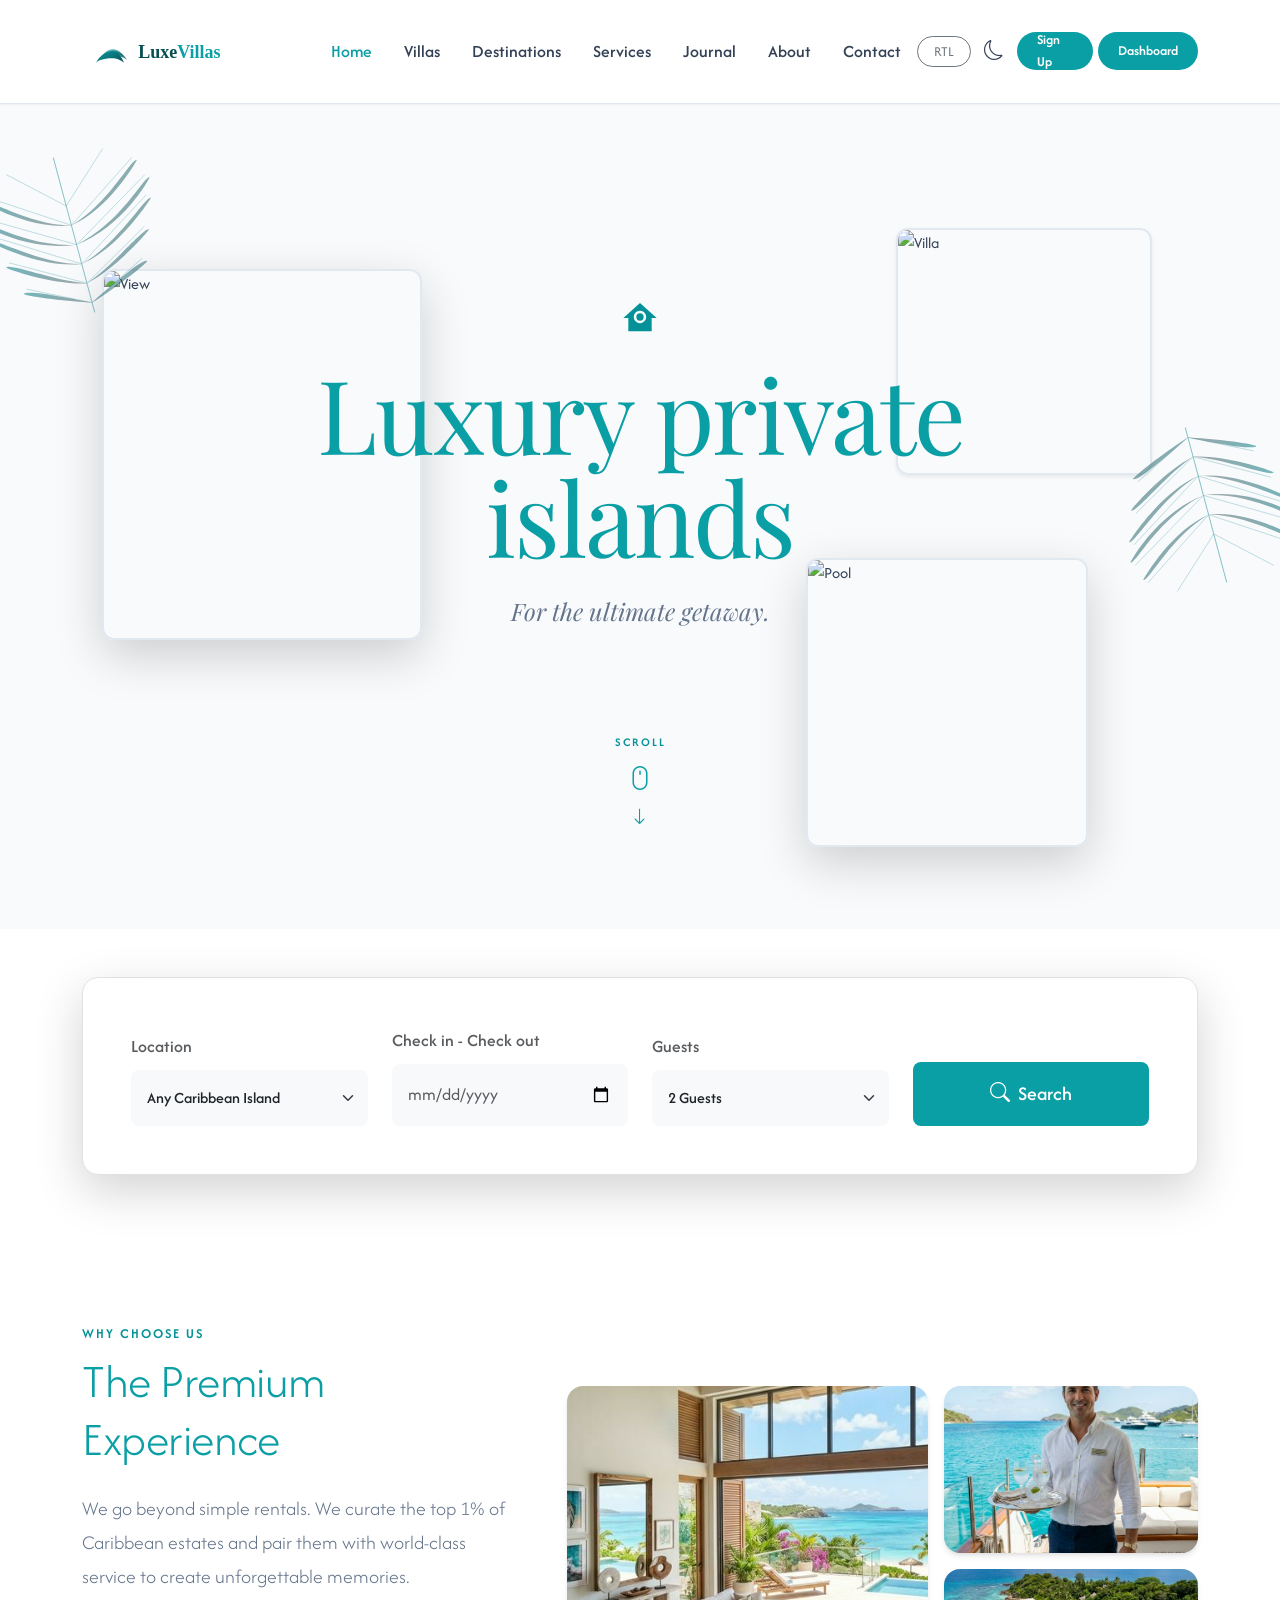
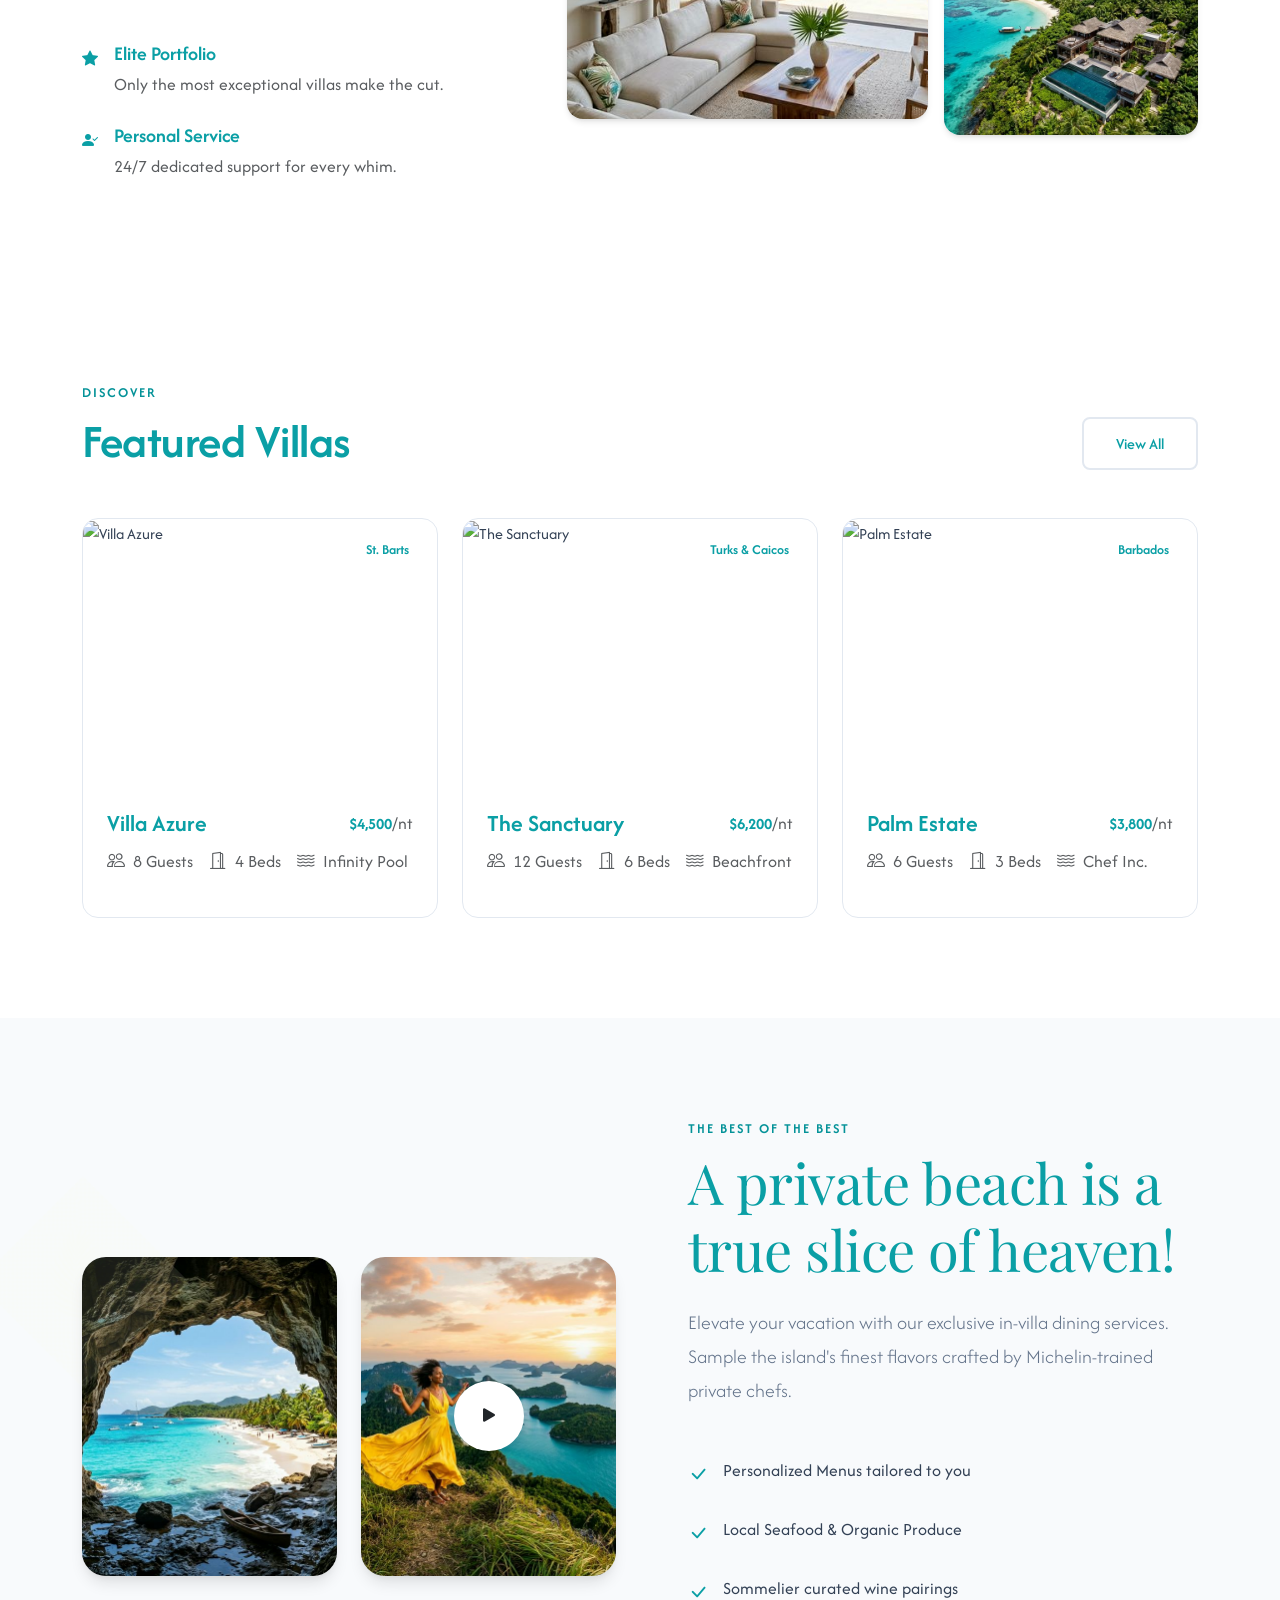
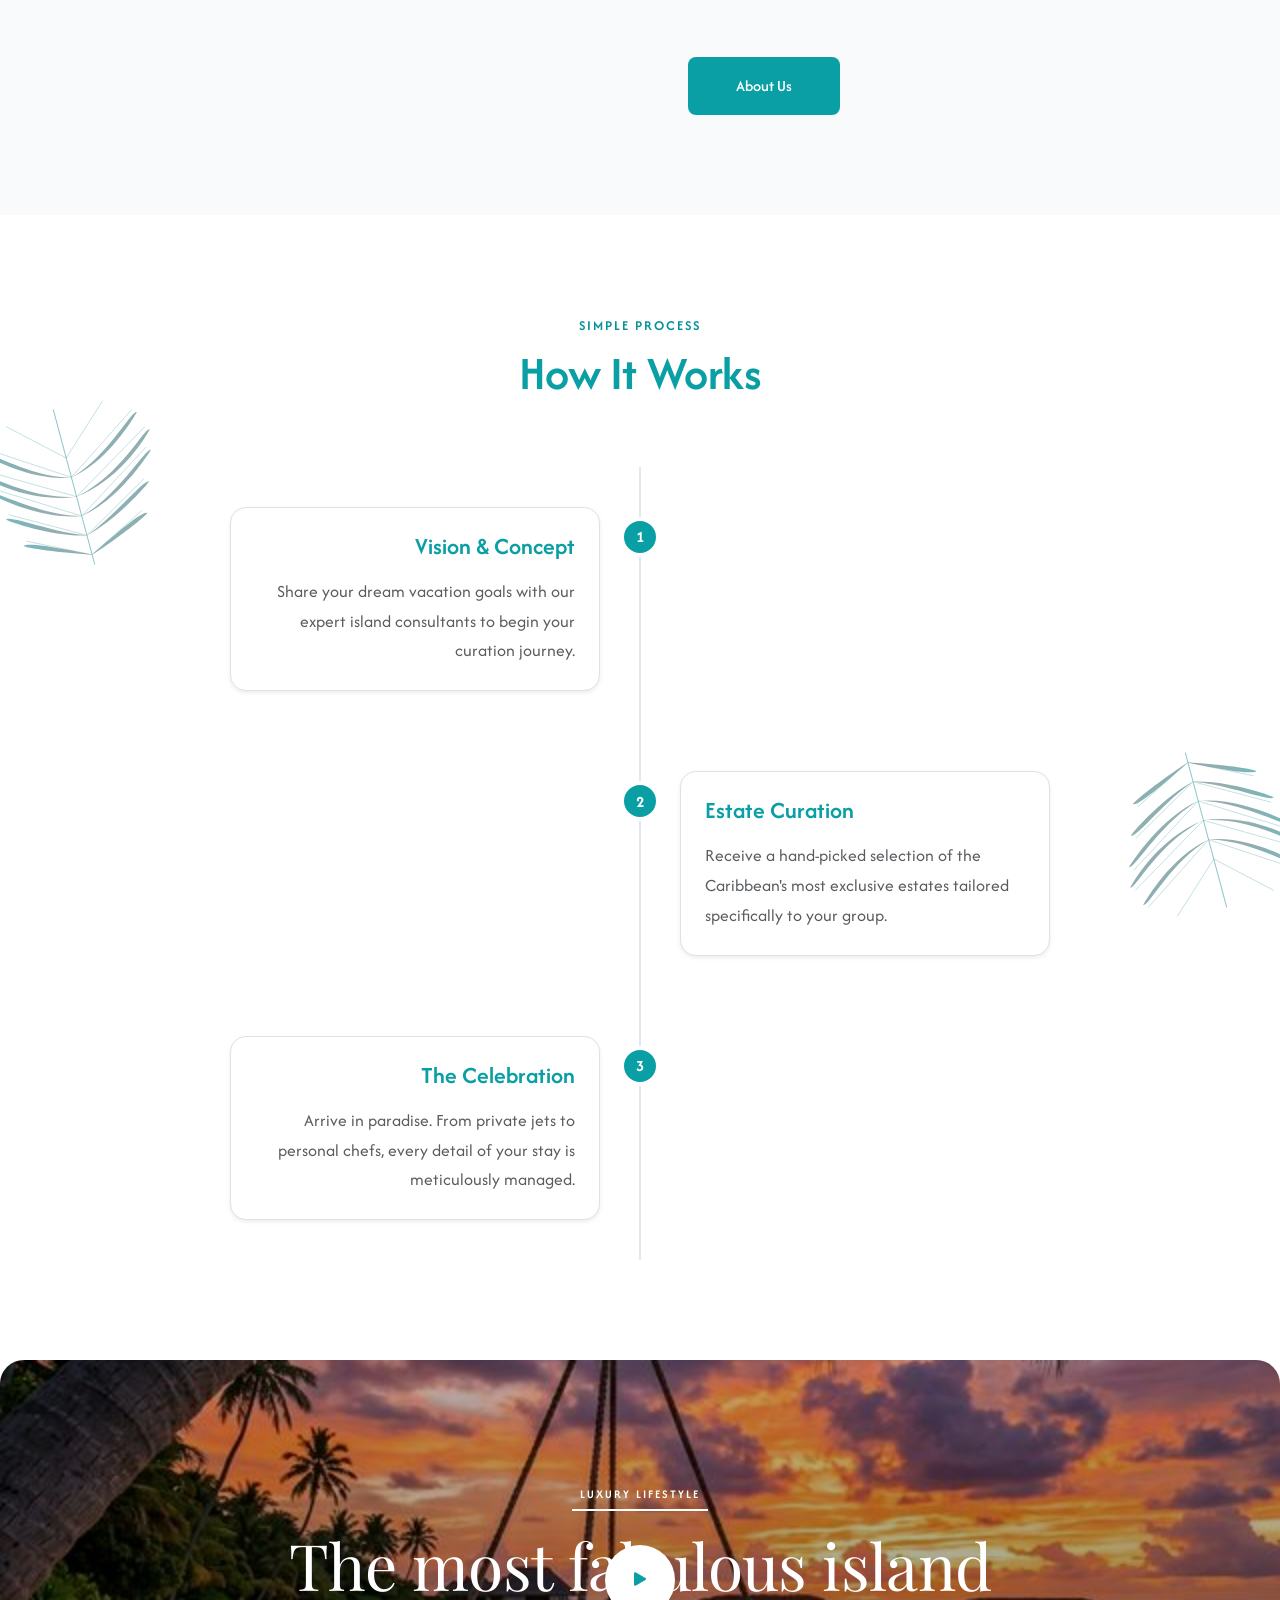
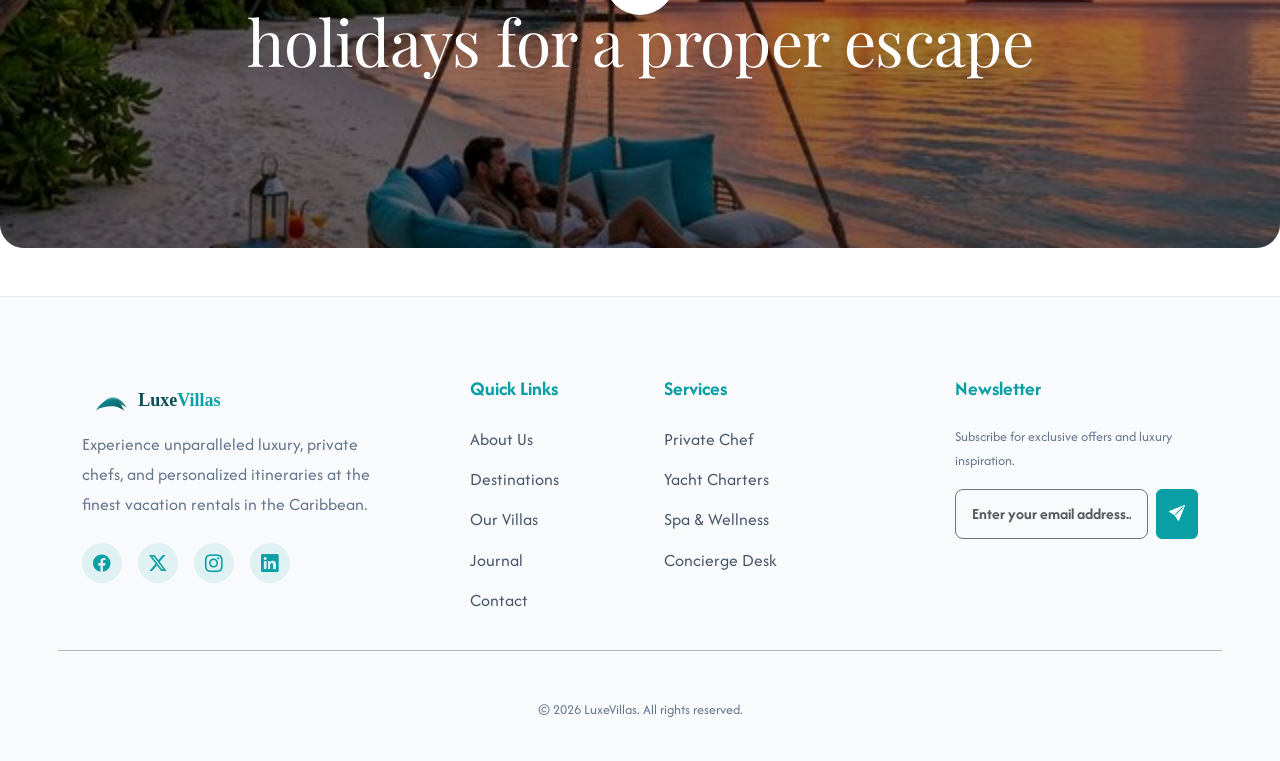
==== index.html @ 6f46dc94 "first-commit" ====
<!DOCTYPE html>
<html lang="en">

<head>
    <meta charset="UTF-8">
    <meta name="viewport" content="width=device-width, initial-scale=1.0">
    <title>LuxeVillas - Premium Caribbean Rentals | Luxury Vacations</title>
    <meta name="description"
        content="Discover exclusive luxury villa rentals in the Caribbean. Experience premium concierge services, private chefs, and personalized itineraries at LuxeVillas.">
    <!-- Open Graph / Facebook -->
    <meta property="og:type" content="website">
    <meta property="og:url" content="https://luxevillas.caribbean/">
    <meta property="og:title" content="LuxeVillas - Premium Caribbean Rentals">
    <meta property="og:description" content="Experience unparalleled luxury in the Caribbean's finest private estates.">
    <meta property="og:image" content="images/luxe-villas-hero.jpg">
    <!-- Twitter -->
    <meta property="twitter:card" content="summary_large_image">
    <meta property="twitter:title" content="LuxeVillas - Premium Caribbean Rentals">
    <meta property="twitter:description"
        content="Experience unparalleled luxury in the Caribbean's finest private estates.">
    <!-- Favicons -->
    <link rel="icon" type="image/svg+xml" href="images/favicon.svg">
    <link rel="apple-touch-icon" href="images/favicon.svg">
    <!-- Bootstrap 5 CSS -->
    <link href="https://cdn.jsdelivr.net/npm/bootstrap@5.3.2/dist/css/bootstrap.min.css" rel="stylesheet">
    <link rel="stylesheet" href="https://cdn.jsdelivr.net/npm/bootstrap-icons@1.11.1/font/bootstrap-icons.css">
    <!-- Custom CSS -->
    <link rel="stylesheet" href="css/style.css">
    <!-- Structured Data (JSON-LD) -->
    <script type="application/ld+json">
        {
          "@context": "https://schema.org",
          "@type": "TravelAgency",
          "name": "LuxeVillas Caribbean",
          "description": "Premium Caribbean Villa Rentals & Experiences"
        }
    </script>
</head>

<body>


    <!-- Loader -->
    <div id="loader">
        <div class="loader-brand">LuxeVillas</div>
        <div class="spinner"></div>
    </div>

    <!-- Header -->
    <header class="site-header">
        <div class="container">
            <nav class="navbar navbar-expand-xl">
                <a class="navbar-brand m-0" href="index.html">
                    <img src="images/logo-premium.svg" alt="LuxeVillas" height="45" class="me-2 site-logo">
                </a>
                <div class="d-flex align-items-center d-xl-none gap-2">
                    <button class="btn btn-sm btn-outline-secondary rounded-pill px-2" id="mob-rtl-toggle"
                        style="font-size: 0.75rem;">RTL</button>
                    <button class="theme-toggle-btn p-0" id="theme-toggle-mobile" style="width: 32px; height: 32px;"><i
                            class="bi bi-moon"></i></button>
                    <button class="btn p-0 border-0" type="button" data-bs-toggle="offcanvas"
                        data-bs-target="#mobileMenu">
                        <i class="bi bi-list fs-1"></i>
                    </button>
                </div>
                <div class="collapse navbar-collapse" id="navbarNav">
                    <ul class="navbar-nav mx-auto">
                        <li class="nav-item dropdown">
                            <a class="nav-link dropdown-toggle active" href="#" role="button"
                                data-bs-toggle="dropdown">Home</a>
                            <ul class="dropdown-menu shadow-sm border-0">
                                <li><a class="dropdown-item active" href="index.html">Home 1</a></li>
                                <li><a class="dropdown-item" href="index-2.html">Home 2</a></li>
                            </ul>
                        </li>
                        <li class="nav-item"><a class="nav-link" href="villas.html">Villas</a></li>
                        <li class="nav-item"><a class="nav-link" href="destinations.html">Destinations</a></li>
                        <li class="nav-item"><a class="nav-link" href="services.html">Services</a></li>
                        <li class="nav-item"><a class="nav-link" href="journal.html">Journal</a></li>
                        <li class="nav-item"><a class="nav-link" href="about.html">About</a></li>
                        <li class="nav-item"><a class="nav-link" href="contact.html">Contact</a></li>
                    </ul>
                    <div class="header-actions">
                        <button class="btn btn-sm btn-outline-secondary rounded-pill px-3" id="rtl-toggle">RTL</button>
                        <button class="theme-toggle-btn" id="theme-toggle"><i class="bi bi-moon"></i></button>
                        <a href="register.html" class="nav-btn btn-primary">Sign Up</a>
                        <a href="dashboard.html" class="nav-btn btn-primary">Dashboard</a>
                    </div>
                </div>
            </nav>
        </div>
    </header>

    <!-- Mobile Offcanvas Menu -->
    <div class="offcanvas offcanvas-end" tabindex="-1" id="mobileMenu">
        <div class="offcanvas-header border-bottom">
            <h5 class="offcanvas-title">Menu</h5>
            <button type="button" class="btn-close" data-bs-dismiss="offcanvas" aria-label="Close"></button>

        </div>
        <div class="offcanvas-body">
            <ul class="navbar-nav flex-grow-1 fs-5">
                <li class="nav-item mb-2"><a class="nav-link" href="index.html">Home 1</a></li>
                <li class="nav-item mb-2"><a class="nav-link" href="index-2.html">Home 2</a></li>
                <li class="nav-item mb-2"><a class="nav-link" href="villas.html">Villas</a></li>
                <li class="nav-item mb-2"><a class="nav-link" href="destinations.html">Destinations</a></li>
                <li class="nav-item mb-2"><a class="nav-link" href="services.html">Services</a></li>
                <li class="nav-item mb-2"><a class="nav-link" href="journal.html">Journal</a></li>
                <li class="nav-item mb-2"><a class="nav-link" href="about.html">About</a></li>
                <li class="nav-item mb-2"><a class="nav-link" href="contact.html">Contact</a></li>
            </ul>
            <div class="mt-4 pt-4 border-top d-flex flex-column gap-3">

                <a href="register.html" class="btn btn-primary w-100 rounded-pill py-2">Sign Up</a>
                <a href="dashboard.html" class="btn btn-primary w-100 rounded-pill py-2">Dashboard</a>
            </div>
        </div>
    </div>

    <!-- 1. Hero Section (Cabana Collage Style) -->
    <section class="hero-collage position-relative overflow-hidden"
        style="background-color: var(--sec-color); min-height: calc(100vh - 75px); display: flex; align-items: center; justify-content: center; transition: background-color 0.3s ease;">

        <!-- Collage Images (Absolute) -->
        <div class="collage-images position-absolute w-100 h-100 top-0 start-0 pointer-events-none z-1">
            <!-- Image 1 (Left) -->
            <img src="https://images.unsplash.com/photo-1499793983690-e29da59ef1c2?w=800&q=80"
                class="position-absolute shadow-lg animate-fade float-1 object-fit-cover"
                style="top: 20%; left: 8%; width: 25%; height: 45%; max-width: 350px; border-radius: 12px; border: 2px solid var(--border-color);"
                alt="View">

            <!-- Image 2 (Top Right) -->
            <img src="https://images.unsplash.com/photo-1512917774080-9991f1c4c750?w=600&q=80"
                class="position-absolute shadow-sm animate-fade float-2 object-fit-cover d-none d-md-block"
                style="top: 15%; right: 10%; width: 20%; height: 30%; max-width: 280px; border-radius: 12px; border: 2px solid var(--border-color);"
                alt="Villa">

            <!-- Image 3 (Bottom Right) -->
            <img src="https://images.unsplash.com/photo-1600596542815-ffad4c1539a9?w=600&q=80"
                class="position-absolute shadow-lg animate-fade float-3 object-fit-cover d-none d-md-block"
                style="bottom: 10%; right: 15%; width: 22%; height: 35%; max-width: 320px; border-radius: 12px; border: 2px solid var(--border-color);"
                alt="Pool">
        </div>

        <!-- Center Text -->
        <div class="container position-relative z-3 text-center animate-up delay-300 mt-5 pt-5">
            <svg viewBox="0 0 24 24" width="40" height="40" fill="var(--accent-color)" class="mb-4">
                <path
                    d="M12,3L2,12H5V20H19V12H22L12,3M12,7.7C14.03,7.7 15.7,9.37 15.7,11.4C15.7,13.43 14.03,15.1 12,15.1C9.97,15.1 8.3,13.43 8.3,11.4C8.3,9.37 9.97,7.7 12,7.7M12,9.2A2.2,2.2 0 0,0 9.8,11.4A2.2,2.2 0 0,0 12,13.6A2.2,2.2 0 0,0 14.2,11.4A2.2,2.2 0 0,0 12,9.2Z" />
            </svg>
            <h1 class="mb-3"
                style="color: var(--pr-color); font-family: var(--font-serif); font-size: clamp(3.5rem, 8vw, 7rem); font-weight: 400; letter-spacing: -2px; line-height: 1;">
                Luxury private<br>islands</h1>
            <p class="fs-4 fst-italic mx-auto mt-4"
                style="color: var(--text-muted); font-family: var(--font-serif); max-width: 500px;">For the ultimate
                getaway.</p>
            <div class="mt-5 pt-5">
                <a href="#booking"
                    class="text-decoration-none d-inline-flex flex-column align-items-center animate-fade delay-300"
                    style="color: var(--pr-color);">
                    <span class="small text-uppercase fw-semibold mb-2"
                        style="letter-spacing: 2px; font-size: 0.75rem; color: var(--accent-color);">Scroll</span>
                    <i class="bi bi-mouse fs-4 mb-1"></i>
                    <i class="bi bi-arrow-down" style="animation: bounce 2s infinite;"></i>
                </a>
            </div>
        </div>
    </section>

    <!-- 2. Search / Booking feature -->
    <section class="section-padding py-5 position-relative z-3" id="booking">
        <div class="container animate-up delay-200">
            <div class="bg-body p-4 p-md-5 rounded-4 shadow-lg border">
                <form class="row g-4 align-items-end">
                    <div class="col-md-3">
                        <label class="form-label text-muted small mb-2">Location</label>
                        <select class="form-select border-0 bg-light p-3 rounded-3 fw-medium">
                            <option selected>Any Caribbean Island</option>
                            <option value="1">St. Barts</option>
                            <option value="2">Turks & Caicos</option>
                            <option value="3">Barbados</option>
                        </select>
                    </div>
                    <div class="col-md-3">
                        <label class="form-label text-muted small mb-2">Check in - Check out</label>
                        <input type="date" class="form-control border-0 bg-light p-3 rounded-3 text-muted">
                    </div>
                    <div class="col-md-3">
                        <label class="form-label text-muted small mb-2">Guests</label>
                        <select class="form-select border-0 bg-light p-3 rounded-3 fw-medium">
                            <option selected>2 Guests</option>
                            <option value="1">4 Guests</option>
                            <option value="2">6+ Guests</option>
                        </select>
                    </div>
                    <div class="col-md-3">
                        <button type="button" class="btn-custom btn-primary w-100 p-3 h-100 fs-5"><i
                                class="bi bi-search me-2"></i> Search</button>
                    </div>
                </form>
            </div>
        </div>
    </section>

    <!-- 3. Features (Why Choose Us - Staggered Unique Layout) -->
    <section class="section-padding position-relative overflow-hidden" id="why-choose-us">
        <div class="container">
            <div class="row align-items-center g-5">
                <div class="col-lg-5 animate-up">
                    <span class="section-subtitle">Why Choose Us</span>
                    <h2 class="display-5 mb-4">The Premium Experience</h2>
                    <p class="lead mb-5">We go beyond simple rentals. We curate the top 1% of Caribbean estates and pair
                        them with world-class service to create unforgettable memories.</p>

                    <div class="d-flex flex-column gap-4">
                        <div class="d-flex gap-3 hover-lift">
                            <i class="bi bi-star-fill text-primary mt-1"></i>
                            <div>
                                <h5 class="mb-1">Elite Portfolio</h5>
                                <p class="text-muted small m-0">Only the most exceptional villas make the cut.</p>
                            </div>
                        </div>
                        <div class="d-flex gap-3 hover-lift">
                            <i class="bi bi-person-check-fill text-primary mt-1"></i>
                            <div>
                                <h5 class="mb-1">Personal Service</h5>
                                <p class="text-muted small m-0">24/7 dedicated support for every whim.</p>
                            </div>
                        </div>
                    </div>
                </div>
                <div class="col-lg-7">
                    <div class="row g-3 align-items-stretch">
                        <div class="col-7 animate-up delay-100">
                            <div class="feature-img-card h-100">
                                <div class="feature-img-wrapper h-100">
                                    <img src="images/why-villas.png" alt="Luxury Villa"
                                        class="h-100 w-100 object-fit-cover">
                                </div>
                            </div>
                        </div>
                        <div class="col-5">
                            <div class="row g-3 h-100">
                                <div class="col-12 animate-up delay-200" style="height: 50%;">
                                    <div class="feature-img-card h-100">
                                        <div class="feature-img-wrapper h-100">
                                            <img src="images/why-concierge.png" alt="Concierge"
                                                class="h-100 w-100 object-fit-cover">
                                        </div>
                                    </div>
                                </div>
                                <div class="col-12 animate-up delay-300" style="height: 50%;">
                                    <div class="feature-img-card h-100">
                                        <div class="feature-img-wrapper h-100">
                                            <img src="images/why-privacy.png" alt="Privacy"
                                                class="h-100 w-100 object-fit-cover">
                                        </div>
                                    </div>
                                </div>
                            </div>
                        </div>
                    </div>
                </div>
            </div>
        </div>
    </section>

    <!-- 4. Categories / Popular Villas -->
    <section class="section-padding">
        <div class="decorative-leaf-container">
            <img src="images/leaf-premium.svg" class="decorative-leaf leaf-left-static" alt="">
            <img src="images/leaf-premium.svg" class="decorative-leaf leaf-right-static" alt="">
        </div>
        <div class="container">
            <div class="d-flex justify-content-between align-items-end mb-5 animate-up">
                <div>
                    <span class="section-subtitle">Discover</span>
                    <h2 class="mb-0">Featured Villas</h2>
                </div>
                <a href="villas.html" class="d-none d-md-flex btn-custom btn-outline">View All</a>
            </div>
            <div class="row g-4">
                <div class="col-lg-4 col-md-6 animate-up delay-100">
                    <article class="property-card h-100">
                        <div class="property-img-wrap">
                            <span class="property-badge">St. Barts</span>
                            <img src="https://images.unsplash.com/photo-1512917774080-9991f1c4c750?ixlib=rb-4.0.3&auto=format&fit=crop&w=800&q=80"
                                alt="Villa Azure" loading="lazy">
                        </div>
                        <div class="property-content">
                            <div class="d-flex justify-content-between mb-2">
                                <h4 class="mb-0">Villa Azure</h4>
                                <span class="fw-bold text-primary">$4,500<span
                                        class="small text-muted fw-normal">/nt</span></span>
                            </div>
                            <ul class="d-flex gap-3 text-muted small mb-3" style="padding-left: 0 !important;">
                                <li><i class="bi bi-people me-1"></i> 8 Guests</li>
                                <li><i class="bi bi-door-open me-1"></i> 4 Beds</li>
                                <li><i class="bi bi-water me-1"></i> Infinity Pool</li>
                            </ul>
                        </div>
                    </article>
                </div>
                <!-- Card 2 -->
                <div class="col-lg-4 col-md-6 animate-up delay-200">
                    <article class="property-card h-100">
                        <div class="property-img-wrap">
                            <span class="property-badge">Turks & Caicos</span>
                            <img src="https://images.unsplash.com/photo-1600596542815-ffad4c1539a9?ixlib=rb-4.0.3&auto=format&fit=crop&w=800&q=80"
                                alt="The Sanctuary" loading="lazy">
                        </div>
                        <div class="property-content">
                            <div class="d-flex justify-content-between mb-2">
                                <h4 class="mb-0">The Sanctuary</h4>
                                <span class="fw-bold text-primary">$6,200<span
                                        class="small text-muted fw-normal">/nt</span></span>
                            </div>
                            <ul class="d-flex gap-3 text-muted small mb-3" style="padding-left: 0 !important;">
                                <li><i class="bi bi-people me-1"></i> 12 Guests</li>
                                <li><i class="bi bi-door-open me-1"></i> 6 Beds</li>
                                <li><i class="bi bi-water me-1"></i> Beachfront</li>
                            </ul>
                        </div>
                    </article>
                </div>
                <!-- Card 3 -->
                <div class="col-lg-4 col-md-6 animate-up delay-300">
                    <article class="property-card h-100">
                        <div class="property-img-wrap">
                            <span class="property-badge">Barbados</span>
                            <img src="https://images.unsplash.com/photo-1580587771525-78b9dba3b914?ixlib=rb-4.0.3&auto=format&fit=crop&w=800&q=80"
                                alt="Palm Estate" loading="lazy">
                        </div>
                        <div class="property-content">
                            <div class="d-flex justify-content-between mb-2">
                                <h4 class="mb-0">Palm Estate</h4>
                                <span class="fw-bold text-primary">$3,800<span
                                        class="small text-muted fw-normal">/nt</span></span>
                            </div>
                            <ul class="d-flex gap-3 text-muted small mb-3" style="margin-left: 0 !important;">
                                <li><i class="bi bi-people me-1"></i> 6 Guests</li>
                                <li><i class="bi bi-door-open me-1"></i> 3 Beds</li>
                                <li><i class="bi bi-water me-1"></i> Chef Inc.</li>
                            </ul>
                        </div>
                    </article>
                </div>
            </div>
            <div class="text-center mt-5 d-md-none animate-up">
                <a href="villas.html" class="btn-custom btn-outline w-100">View All</a>
            </div>
        </div>
    </section>

    <!-- 5. Popular Food & Dining (Exquisite Tastes - Redesigned to match Screenshot 1) -->
    <section class="section-padding bg-beige">
        <div class="container">
            <div class="row align-items-center g-5">
                <div class="col-lg-6 animate-fade delay-100 position-relative">
                    <img src="images/palm-leaf-bg.png" class="static-leaf leaf-top-left" alt=""
                        style="opacity: 0.1; filter: sepia(1);">
                    <div class="exquisite-img-collage">
                        <div class="exquisite-img-item v-equal">
                            <img src="images/exquisite-1.png" alt="Exquisite View">
                        </div>
                        <div class="exquisite-img-item v-equal">
                            <img src="images/exquisite-2.png" alt="Island Experience">
                            <div class="play-btn-overlay"><i class="bi bi-play-fill text-dark"></i></div>
                        </div>
                    </div>
                </div>
                <div class="col-lg-6 animate-up delay-200 ps-lg-5">
                    <span class="section-subtitle">THE BEST OF THE BEST</span>
                    <h2 class="display-4 fw-normal mb-4" style="font-family: var(--font-serif);">A private beach is a
                        true slice of heaven!</h2>
                    <p class="mb-5 lead">Elevate your vacation with our exclusive in-villa dining services. Sample the
                        island's finest flavors crafted by Michelin-trained private chefs.</p>

                    <ul class="check-list-teal mb-5">
                        <li><i class="bi bi-check-lg"></i> Personalized Menus tailored to you</li>
                        <li><i class="bi bi-check-lg"></i> Local Seafood & Organic Produce</li>
                        <li><i class="bi bi-check-lg"></i> Sommelier curated wine pairings</li>
                    </ul>

                    <a href="about.html" class="btn-custom btn-primary px-5 py-3">About Us</a>
                </div>
            </div>
        </div>
    </section>

    <!-- 6. How it works (Unique Redesign) -->
    <section class="section-padding bg-white position-relative overflow-hidden" id="how-it-works">
        <div class="decorative-leaf-container">
            <img src="images/leaf-premium.svg" class="decorative-leaf leaf-left-static" alt="">
            <img src="images/leaf-premium.svg" class="decorative-leaf leaf-right-static" alt="">
        </div>
        <div class="container">
            <div class="text-center mb-5">
                <span class="section-subtitle animate-up">Simple Process</span>
                <h2 class="section-title animate-up">How It Works</h2>
            </div>

            <div class="timeline-unique position-relative">
                <div class="timeline-item left animate-up delay-100">
                    <div class="timeline-dot">1</div>
                    <div class="bg-body p-4 rounded-4 shadow-sm border">
                        <h4>Vision & Concept</h4>
                        <p class="text-muted m-0">Share your dream vacation goals with our expert island consultants to
                            begin your curation journey.</p>
                    </div>
                </div>
                <div class="timeline-item right animate-up delay-200">
                    <div class="timeline-dot">2</div>
                    <div class="bg-body p-4 rounded-4 shadow-sm border">
                        <h4>Estate Curation</h4>
                        <p class="text-muted m-0">Receive a hand-picked selection of the Caribbean's most exclusive
                            estates tailored specifically to your group.</p>
                    </div>
                </div>
                <div class="timeline-item left animate-up delay-300">
                    <div class="timeline-dot">3</div>
                    <div class="bg-body p-4 rounded-4 shadow-sm border">
                        <h4>The Celebration</h4>
                        <p class="text-muted m-0">Arrive in paradise. From private jets to personal chefs, every detail
                            of your stay is meticulously managed.</p>
                    </div>
                </div>
            </div>
        </div>
    </section>

    <!-- 7. CTA (Ultimate Escape - Redesigned to match Screenshot 2) -->
    <section class="section-padding py-0 mb-5">
        <div class="container-fluid px-0">
            <div class="ultimate-cta-hero">
                <img src="images/ultimate-escape-bg.png" class="bg-img" alt="Sunset Beach">
                <div class="overlay"></div>
                <div class="container animate-up">
                    <div class="play-btn-overlay mb-4"><i class="bi bi-play-fill"></i></div>
                    <span class="section-subtitle text-white border-bottom border-white d-inline-block mb-3 px-2 pb-1"
                        style="font-size: 0.75rem; border-width: 2px !important;">LUXURY LIFESTYLE</span>
                    <h2 class="display-3 text-white mb-5"
                        style="font-family: var(--font-serif); max-width: 900px; margin: 0 auto;">The most fabulous
                        island holidays for a proper escape</h2>
                </div>
            </div>
        </div>
    </section>

    <!-- Footer -->
    <!-- Footer -->
    <!-- Footer -->
    <footer class="site-footer">
        <div class="container">
            <div class="row g-5 mb-5 pb-4 border-bottom border-secondary border-opacity-50">
                <div class="col-lg-4 text-center text-lg-start">
                    <a href="index.html" class="d-inline-block mb-lg-0 mb-4 text-decoration-none">
                        <img src="images/logo-premium.svg" alt="LuxeVillas Logo" height="45" class="site-logo">
                    </a>
                    <p class="text-white-50 mb-4 pe-lg-4">Experience unparalleled luxury, private chefs, and
                        personalized itineraries at the finest vacation rentals in the Caribbean.</p>
                    <div class="social-links justify-content-center justify-content-lg-start">
                        <a href="#"><i class="bi bi-facebook"></i></a>
                        <a href="#"><i class="bi bi-twitter-x"></i></a>
                        <a href="#"><i class="bi bi-instagram"></i></a>
                        <a href="#"><i class="bi bi-linkedin"></i></a>
                    </div>
                </div>
                <div class="col-lg-2 col-md-4 col-sm-6">
                    <h5 class="footer-title">Quick Links</h5>
                    <ul class="footer-links list-unstyled m-0">
                        <li><a href="about.html">About Us</a></li>
                        <li><a href="destinations.html">Destinations</a></li>
                        <li><a href="villas.html">Our Villas</a></li>
                        <li><a href="journal.html">Journal</a></li>
                        <li><a href="contact.html">Contact</a></li>
                    </ul>
                </div>
                <div class="col-lg-3 col-md-5 col-sm-6">
                    <h5 class="footer-title">Services</h5>
                    <ul class="footer-links list-unstyled m-0">
                        <li><a href="services.html">Private Chef</a></li>
                        <li><a href="services.html">Yacht Charters</a></li>
                        <li><a href="services.html">Spa & Wellness</a></li>
                        <li><a href="services.html">Concierge Desk</a></li>
                    </ul>
                </div>
                <div class="col-lg-3 col-md-12">
                    <h5 class="footer-title text-center text-lg-start">Newsletter</h5>
                    <p class="text-white-50 text-center text-lg-start small mb-3">Subscribe for exclusive offers and
                        luxury inspiration.</p>
                    <form class="d-flex max-w-sm mx-auto mx-lg-0">
                        <input type="email" class="form-control border-secondary text-white"
                            style="background-color: rgba(255,255,255,0.05);" placeholder="Enter your email address..."
                            required>
                        <button class="btn btn-warning ms-2 fw-bold" type="submit"><i
                                class="bi bi-send-fill"></i></button>
                    </form>
                </div>
            </div>
            <div class="text-center text-white-50 small">
                &copy; 2026 LuxeVillas. All rights reserved.
            </div>
        </div>
    </footer>

    <button id="backToTop" class="back-to-top" aria-label="Back to top"><i class="bi bi-arrow-up"></i></button>

    <!-- Floating Sidebar Removed -->

    <!-- Bootstrap 5 JS -->
    <script src="https://cdn.jsdelivr.net/npm/bootstrap@5.3.2/dist/js/bootstrap.bundle.min.js"></script>
    <!-- Custom JS -->
    <script src="js/main.js"></script>
</body>

</html>
---- css/style.css ----
@import url('https://fonts.googleapis.com/css2?family=Afacad+Flux:wght@100..1000&family=Playfair+Display:ital,wght@0,400;0,500;0,600;1,400&display=swap');

:root {
  /* Brand Colors */
  --pr-color: #0A9FA5;
  /* Primary: Teal/Aqua */
  --sec-color: #f8fafc;
  --bg-color: #ffffff;
  --text-color: #334155;
  --text-muted: #64748b;
  --accent-color: #049298;
  /* Secondary: Darker Teal */

  --border-color: #e2e8f0;
  --header-bg: rgba(255, 255, 255, 0.95);
  --card-bg: #ffffff;
  --card-hover: #f1f5f9;

  --btn-primary-bg: #0A9FA5;
  --btn-primary-color: #ffffff;
  --btn-hover-bg: #049298;
  --btn-hover-color: #ffffff;

  /* Typography */
  --font-heading: 'Afacad Flux', sans-serif;
  --font-body: 'Afacad Flux', sans-serif;
  --font-serif: 'Playfair Display', serif;

  /* Home 2 Nature Palette */
  --nature-green: #1B3022;
  --nature-green-light: #2D4F39;
  --copper-accent: #B07D62;
  --beige-light: #F9F7F2;
  --forest-dark: #0F1A13;

  /* Spacing */
  --sp-8: 8px;
  --sp-16: 16px;
  --sp-24: 24px;
  --sp-32: 32px;
  --sp-48: 48px;
  --sp-64: 64px;

  /* Other */
  --radius-sm: 8px;
  --radius-md: 16px;
  --radius-lg: 24px;
  --transition: all 0.3s cubic-bezier(0.4, 0, 0.2, 1);
  --shadow-sm: 0 1px 2px 0 rgba(0, 0, 0, 0.05);
  --shadow-md: 0 4px 6px -1px rgba(0, 0, 0, 0.1), 0 2px 4px -1px rgba(0, 0, 0, 0.06);
  --shadow-lg: 0 10px 15px -3px rgba(0, 0, 0, 0.1), 0 4px 6px -2px rgba(0, 0, 0, 0.05);
  --beige-bg: #FEF9EF;
}

[data-theme="dark"] {
  --pr-color: #0A9FA5;
  --sec-color: #1e293b;
  --bg-color: #0f172a;
  --text-color: #e2e8f0;
  --text-muted: #94a3b8;
  --border-color: #334155;
  --header-bg: rgba(15, 23, 42, 0.95);
  --card-bg: #1e293b;
  --card-hover: #334155;

  --btn-primary-bg: #0A9FA5;
  --btn-primary-color: #ffffff;
  --btn-hover-bg: #049298;
  --btn-hover-color: #ffffff;

  --shadow-sm: 0 1px 2px 0 rgba(0, 0, 0, 0.5);
  --shadow-md: 0 4px 6px -1px rgba(0, 0, 0, 0.6), 0 2px 4px -1px rgba(0, 0, 0, 0.4);
  --shadow-lg: 0 10px 15px -3px rgba(0, 0, 0, 0.6), 0 4px 6px -2px rgba(0, 0, 0, 0.5);
}

/* Dark mode overrides for common components */
[data-theme="dark"] section,
[data-theme="dark"] .bg-light,
[data-theme="dark"] .bg-body {
  background-color: var(--bg-color) !important;
  color: var(--text-color) !important;
}

[data-theme="dark"] .section-padding.bg-light {
  background-color: var(--sec-color) !important;
}

[data-theme="dark"] .card,
[data-theme="dark"] .custom-card,
[data-theme="dark"] .property-card,
[data-theme="dark"] .bg-white {
  background-color: var(--card-bg) !important;
  color: var(--text-color) !important;
  border-color: var(--border-color) !important;
}

[data-theme="dark"] .text-dark {
  color: var(--text-color) !important;
}

[data-theme="dark"] .text-muted {
  color: var(--text-muted) !important;
}

[data-theme="dark"] .form-control,
[data-theme="dark"] .form-select {
  background-color: var(--sec-color) !important;
  color: var(--text-color) !important;
  border: 1px solid var(--border-color) !important;
}

[data-theme="dark"] .form-control::placeholder,
[data-theme="dark"] .form-select::placeholder {
  color: var(--text-muted) !important;
}


* {
  margin: 0;
  padding: 0;
  box-sizing: border-box;
}

body {
  font-family: var(--font-body);
  background-color: var(--bg-color);
  color: var(--text-color);
  transition: background-color 0.3s ease, color 0.3s ease;
  overflow-x: hidden;
  line-height: 1.6;
}

h1,
h2,
h3,
h4,
h5,
h6 {
  font-family: var(--font-heading);
  color: var(--pr-color);
  font-weight: 600;
  margin-bottom: var(--sp-16);
  line-height: 1.2;
}

h1 {
  font-size: clamp(2.5rem, 5vw, 4.5rem);
  font-weight: 700;
  letter-spacing: -0.02em;
}

h2 {
  font-size: clamp(2rem, 4vw, 3rem);
  letter-spacing: -0.01em;
}

h3 {
  font-size: clamp(1.5rem, 3vw, 2.25rem);
}

p {
  margin-bottom: var(--sp-16);
  color: var(--text-muted);
}

a {
  text-decoration: none;
  color: inherit;
  transition: var(--transition);
}

ul {
  list-style: none;
}

/* Loader */
#loader {
  position: fixed;
  inset: 0;
  background-color: var(--bg-color);
  z-index: 9999;
  display: flex;
  align-items: center;
  justify-content: center;
  flex-direction: column;
  transition: opacity 0.5s ease;
}

.loader-brand {
  font-family: var(--font-heading);
  font-size: 2rem;
  font-weight: 700;
  color: var(--pr-color);
  margin-bottom: var(--sp-16);
}

.spinner {
  width: 40px;
  height: 40px;
  border: 3px solid var(--border-color);
  border-top-color: var(--accent-color);
  border-radius: 50%;
  animation: spin 1s linear infinite;
}

@keyframes spin {
  100% {
    transform: rotate(360deg);
  }
}

body.loaded #loader {
  opacity: 0;
  pointer-events: none;
}

/* Buttons */
.btn-custom {
  display: inline-flex;
  align-items: center;
  justify-content: center;
  padding: 12px var(--sp-32);
  border-radius: var(--radius-sm);
  font-family: var(--font-body);
  font-weight: 500;
  font-size: 1rem;
  transition: var(--transition);
  cursor: pointer;
  text-align: center;
  border: none;
}

.btn-primary,
.btn-custom.btn-primary {
  background-color: var(--pr-color) !important;
  border-color: var(--pr-color) !important;
  color: #fff !important;
}

.btn-primary:hover,
.btn-custom.btn-primary:hover {
  background-color: var(--accent-color) !important;
  border-color: var(--accent-color) !important;
  color: #fff !important;
  transform: translateY(-2px);
  box-shadow: var(--shadow-md);
}

.btn-outline {
  border: 2px solid var(--border-color);
  color: var(--pr-color);
  background: transparent;
}

.btn-outline:hover {
  border-color: var(--pr-color);
  background: var(--pr-color);
  color: var(--bg-color);
  transform: translateY(-2px);
}

.btn-warning {
  background-color: var(--pr-color) !important;
  border-color: var(--pr-color) !important;
  color: #fff !important;
}

.btn-warning:hover {
  background-color: var(--accent-color) !important;
  border-color: var(--accent-color) !important;
  color: #fff !important;
}

.text-primary {
  color: var(--pr-color) !important;
}

.text-warning {
  color: var(--accent-color) !important;
}

.text-accent {
  color: var(--accent-color) !important;
}

/* Header */
.site-header {
  position: sticky;
  top: 0;
  width: 100%;
  z-index: 1000;
  padding: var(--sp-16) 0;
  transition: var(--transition);
  background-color: var(--bg-color);
  border-bottom: 1px solid var(--border-color);
  box-shadow: var(--shadow-sm);
}

.site-header.scrolled {
  background-color: var(--header-bg);
  backdrop-filter: blur(10px);
}

.navbar-brand {
  font-family: var(--font-heading);
  font-size: 1.5rem;
  font-weight: 700;
  color: var(--pr-color);
  letter-spacing: -0.5px;
}

.navbar-brand span {
  color: var(--accent-color);
}

.site-logo {
  height: 45px;
  /* Standardized to 45px sitewide */
  width: auto;
  max-width: 300px;
  object-fit: contain;
  display: block;
}


.nav-link {
  color: var(--text-color);
  font-weight: 500;
  padding: 8px 16px !important;
  position: relative;
  transition: var(--transition);
}

body .navbar .navbar-nav .dropdown-menu li a.dropdown-item.active,
body .navbar .navbar-nav .dropdown-menu li a.dropdown-item:active,
body .navbar .navbar-nav .dropdown-menu li a.dropdown-item:focus,
body .navbar .navbar-nav .dropdown-menu li a.dropdown-item:hover {
  color: #0A9FA5 !important;
  background-color: transparent !important;
  background: transparent !important;
  font-weight: 700 !important;
}

.nav-link:hover,
.nav-link.active {
  color: #0A9FA5 !important;
}

.nav-link::after {
  content: '';
  position: absolute;
  bottom: 0;
  left: 16px;
  right: 16px;
  height: 2px;
  background-color: var(--accent-color);
  transform: scaleX(0);
  transition: transform 0.3s ease;
  transform-origin: right;
}

.dropdown-toggle::after {
  display: none !important;
}

.nav-link:hover::after,
.nav-link.active::after {
  transform: scaleX(1);
  transform-origin: left;
}

.header-actions {
  display: flex;
  align-items: center;
  gap: 5px;
  /* Increased space between buttons */
}

.nav-btn {
  height: 38px;
  padding: 0 20px !important;
  font-size: 0.875rem !important;
  font-weight: 600 !important;
  border-radius: 50px !important;
  display: inline-flex !important;
  align-items: center !important;
  justify-content: center !important;
  transition: var(--transition);
}

.nav-btn.btn-primary {
  background-color: var(--pr-color) !important;
  color: #fff !important;
  border: none !important;
}

.nav-btn.btn-primary:hover {
  background-color: var(--accent-color) !important;
  transform: translateY(-2px);
  box-shadow: var(--shadow-sm);
}

.nav-btn.btn-custom {
  background-color: var(--pr-color) !important;
  color: #fff !important;
  border: none !important;
}

.theme-toggle-btn {
  background: none;
  border: none;
  cursor: pointer;
  color: var(--text-color);
  font-size: 1.25rem;
  transition: var(--transition);
  display: flex;
  align-items: center;
  justify-content: center;
  width: 40px;
  height: 40px;
  border-radius: 50%;
}

.theme-toggle-btn:hover {
  background-color: var(--border-color);
}

/* Hero Section */
.hero {
  min-height: 100vh;
  display: flex;
  align-items: center;
  padding-top: 80px;
  position: relative;
  overflow: hidden;
}

.hero-content {
  position: relative;
  z-index: 2;
}

.hero-image-wrap {
  position: relative;
  height: 100%;
  min-height: 500px;
  border-radius: var(--radius-lg);
  overflow: hidden;
  box-shadow: var(--shadow-lg);
}

.hero-image-wrap img {
  width: 100%;
  height: 100%;
  object-fit: cover;
  transition: transform 10s ease;
}

.hero-image-wrap:hover img {
  transform: scale(1.05);
}

/* Sections */
.section-padding {
  padding: 100px 0;
}

.section-title {
  text-align: center;
  margin-bottom: var(--sp-64);
}

.section-subtitle {
  color: var(--accent-color);
  font-weight: 600;
  text-transform: uppercase;
  letter-spacing: 2px;
  font-size: 0.875rem;
  display: block;
  margin-bottom: var(--sp-8);
}

/* Cards */
.custom-card {
  background: var(--card-bg);
  border-radius: var(--radius-md);
  padding: var(--sp-32);
  border: 1px solid var(--border-color);
  transition: var(--transition);
  height: 100%;
}

.custom-card:hover {
  transform: translateY(-10px);
  box-shadow: var(--shadow-lg);
  border-color: var(--accent-color);
}

.card-icon {
  width: 60px;
  height: 60px;
  background: var(--sec-color);
  border-radius: 50%;
  display: flex;
  align-items: center;
  justify-content: center;
  font-size: 1.5rem;
  color: var(--accent-color);
  margin-bottom: var(--sp-24);
  transition: var(--transition);
}

.custom-card:hover .card-icon {
  background: var(--accent-color);
  color: var(--bg-color);
}

/* Property Card */
.property-card {
  background: var(--card-bg);
  border-radius: var(--radius-md);
  overflow: hidden;
  border: 1px solid var(--border-color);
  transition: var(--transition);
  height: 100%;
}

.property-card:hover {
  transform: translateY(-5px);
  box-shadow: var(--shadow-lg);
}

.property-img-wrap {
  position: relative;
  overflow: hidden;
  aspect-ratio: 4/3;
}

.property-img-wrap img {
  width: 100%;
  height: 100%;
  object-fit: cover;
  transition: var(--transition);
}

.property-card:hover .property-img-wrap img {
  transform: scale(1.1);
}

.property-badge {
  position: absolute;
  top: 16px;
  right: 16px;
  background: var(--bg-color);
  color: var(--pr-color);
  padding: 4px 12px;
  border-radius: 20px;
  font-weight: 600;
  font-size: 0.875rem;
  z-index: 2;
}

.property-content {
  padding: var(--sp-24);
  text-align: left;
}

/* Forms */
.form-control {
  background-color: var(--sec-color);
  border: 1px solid var(--border-color);
  color: var(--text-color);
  padding: 12px 16px;
  border-radius: var(--radius-sm);
  transition: var(--transition);
}

.form-control:focus {
  background-color: var(--bg-color);
  border-color: var(--accent-color);
  box-shadow: 0 0 0 4px rgba(10, 159, 165, 0.1);
}

[data-theme="dark"] input[type="date"] {
  color-scheme: dark;
}

.form-label {
  font-weight: 500;
  color: var(--pr-color);
  margin-bottom: 8px;
}

/* Animations */
.animate-up {
  opacity: 0;
  transform: translateY(30px);
  transition: opacity 0.8s cubic-bezier(0.4, 0, 0.2, 1), transform 0.8s cubic-bezier(0.4, 0, 0.2, 1);
}

.animate-up.visible {
  opacity: 1;
  transform: translateY(0);
}

.animate-fade {
  opacity: 0;
  transition: opacity 1s ease;
}

.animate-fade.visible {
  opacity: 1;
}

.delay-100 {
  transition-delay: 100ms;
}

.delay-200 {
  transition-delay: 200ms;
}

.delay-300 {
  transition-delay: 300ms;
}

@keyframes bounce {

  0%,
  20%,
  50%,
  80%,
  100% {
    transform: translateY(0);
  }

  40% {
    transform: translateY(-10px);
  }

  60% {
    transform: translateY(-5px);
  }
}

@keyframes floatAnim {
  0% {
    transform: translateY(0px) rotate(0deg);
  }

  50% {
    transform: translateY(-15px) rotate(1deg);
  }

  100% {
    transform: translateY(0px) rotate(0deg);
  }
}

.float-1 {
  animation: floatAnim 6s ease-in-out infinite;
}

.float-2 {
  animation: floatAnim 8s ease-in-out infinite reverse;
}

.float-3 {
  animation: floatAnim 7s ease-in-out infinite 1s;
}

/* Custom Layout Utilities */
.bg-beige {
  background-color: var(--sec-color) !important;
  color: var(--text-color) !important;
}

.exquisite-img-collage {
  display: grid;
  grid-template-columns: 1fr 1fr;
  gap: var(--sp-24);
  align-items: end;
}

.exquisite-img-item {
  position: relative;
  border-radius: var(--radius-lg);
  overflow: hidden;
  box-shadow: var(--shadow-lg);
}

.exquisite-img-item img {
  width: 100%;
  height: 100%;
  object-fit: cover;
  display: block;
}

.exquisite-img-item.v-equal {
  aspect-ratio: 4/5;
}

[data-theme="dark"] .exquisite-img-collage,
[data-theme="dark"] .exquisite-img-item {
  background: transparent !important;
  border: none !important;
  box-shadow: none !important;
}

.play-btn-overlay {
  position: absolute;
  top: 50%;
  left: 50%;
  transform: translate(-50%, -50%);
  width: 70px;
  height: 70px;
  background: white;
  border-radius: 50%;
  display: flex;
  align-items: center;
  justify-content: center;
  font-size: 1.5rem;
  color: var(--pr-color);
  box-shadow: var(--shadow-lg);
  cursor: pointer;
  transition: var(--transition);
  z-index: 10;
}

.play-btn-overlay:hover {
  transform: translate(-50%, -50%) scale(1.1);
  background: var(--pr-color);
  color: white;
}

[data-theme="dark"] .play-btn-overlay {
  background: rgba(255, 255, 255, 0.15) !important;
  backdrop-filter: blur(8px);
  color: #ffffff !important;
  border: 1px solid rgba(255, 255, 255, 0.2);
}

[data-theme="dark"] .play-btn-overlay i {
  color: #ffffff !important;
}

.ultimate-cta-hero {
  position: relative;
  padding: 120px 0;
  border-radius: var(--radius-lg);
  overflow: hidden;
  color: white;
  text-align: center;
}

.ultimate-cta-hero .bg-img {
  position: absolute;
  top: 0;
  left: 0;
  width: 100%;
  height: 100%;
  object-fit: cover;
  z-index: 1;
}

.ultimate-cta-hero .overlay {
  position: absolute;
  top: 0;
  left: 0;
  width: 100%;
  height: 100%;
  background: linear-gradient(rgba(0, 0, 0, 0.2), rgba(0, 0, 0, 0.5));
  z-index: 2;
}

.ultimate-cta-hero .container {
  position: relative;
  z-index: 3;
}

.check-list-teal {
  list-style: none;
  padding: 0;
}

.check-list-teal li {
  display: flex;
  align-items: flex-start;
  gap: 15px;
  margin-bottom: var(--sp-24);
}

.check-list-teal li i {
  color: var(--pr-color);
  font-size: 1.25rem;
  margin-top: 3px;
}

.how-it-works-card {
  padding: var(--sp-48) var(--sp-32);
  border-radius: var(--radius-md);
  background: var(--card-bg);
  border: 1px solid var(--border-color);
  transition: var(--transition);
  height: 100%;
  position: relative;
}

.how-it-works-card:hover {
  transform: translateY(-10px);
  box-shadow: var(--shadow-lg);
  border-color: var(--pr-color);
}

.how-it-works-step {
  position: absolute;
  top: -20px;
  left: var(--sp-32);
  width: 50px;
  height: 50px;
  background: var(--pr-color);
  color: white;
  border-radius: 50%;
  display: flex;
  align-items: center;
  justify-content: center;
  font-weight: 700;
  font-size: 1.25rem;
  box-shadow: var(--shadow-md);
}

.feature-img-card {
  border-radius: var(--radius-md);
  overflow: hidden;
  box-shadow: var(--shadow-md);
  transition: var(--transition);
  height: 100%;
  background: var(--card-bg);
}

.feature-img-card:hover {
  transform: translateY(-5px);
  box-shadow: var(--shadow-lg);
}

.feature-img-wrapper {
  aspect-ratio: 16/10;
  overflow: hidden;
}

p,
.text-muted {
  font-size: 1.1rem;
  line-height: 1.7;
}

li {
  font-size: 1.1rem;
}

a {
  font-size: 1.1rem;
  text-decoration: none;
  transition: var(--transition);
}

.feature-img-wrapper img {
  width: 100%;
  height: 100%;
  object-fit: cover;
  transition: var(--transition);
}

.feature-img-card:hover .feature-img-wrapper img {
  transform: scale(1.05);
}

.feature-img-content {
  padding: var(--sp-24);
  text-align: center;
}

/* Static Leaf Element */
.static-leaf {
  position: absolute;
  width: 150px;
  height: auto;
  opacity: 0.15;
  pointer-events: none;
  z-index: 1;
}

.leaf-top-left {
  top: -50px;
  left: -50px;
  transform: rotate(-45deg);
}

.leaf-bottom-right {
  bottom: -50px;
  right: -50px;
  transform: rotate(135deg);
}

.leaf-top-right {
  top: 20px;
  right: 20px;
  transform: rotate(45deg);
}

/* Decorative Leaves for White Backgrounds */
.decorative-leaf-container {
  position: absolute;
  top: 0;
  left: 0;
  width: 100%;
  height: 100%;
  pointer-events: none;
  z-index: 1;
  overflow: hidden;
}

body .decorative-leaf-container img.decorative-leaf {
  position: absolute;
  width: 200px;
  /* Reduced from 400px */
  height: auto;
  opacity: 0.9 !important;
  /* Extremely visible */
  display: block !important;
  visibility: visible !important;
  transition: var(--transition);
  filter: brightness(0.8) contrast(1.5) !important;
  z-index: 10 !important;
}

.leaf-left-static {
  left: -120px;
  top: 15%;
  transform: rotate(20deg);
}

.leaf-right-static {
  right: -120px;
  bottom: 15%;
  transform: rotate(-160deg);
}

/* Fixed Background Leaf */
.bg-leaf-fixed {
  position: fixed;
  top: 50%;
  right: -100px;
  transform: translateY(-50%) rotate(-30deg);
  width: 400px;
  height: auto;
  opacity: 0.03;
  pointer-events: none;
  z-index: -1;
  filter: sepia(0.5);
}

[data-theme="dark"] .bg-leaf-fixed {
  opacity: 0.01;
  filter: invert(1);
}

/* Timeline for How it Works */
.timeline-unique {
  position: relative;
  max-width: 900px;
  margin: 0 auto;
}

.timeline-unique::before {
  content: '';
  position: absolute;
  top: 0;
  bottom: 0;
  left: 50%;
  width: 2px;
  background: var(--border-color);
  transform: translateX(-50%);
}

.timeline-item {
  position: relative;
  width: 50%;
  padding: 40px;
}

.timeline-item.left {
  left: 0;
  text-align: right;
}

.timeline-item.right {
  left: 50%;
  text-align: left;
}

.timeline-dot {
  position: absolute;
  top: 50px;
  width: 40px;
  height: 40px;
  background: var(--pr-color);
  border: 4px solid var(--bg-color);
  border-radius: 50%;
  z-index: 2;
  display: flex;
  align-items: center;
  justify-content: center;
  color: white;
  font-weight: 700;
}

.timeline-item.left .timeline-dot {
  right: -20px;
}

.timeline-item.right .timeline-dot {
  left: -20px;
}

@media (max-width: 767.98px) {
  .timeline-unique::before {
    left: 20px;
  }

  .timeline-item {
    width: 100%;
    text-align: left !important;
    padding-left: 60px;
  }

  .timeline-item.right {
    left: 0;
  }

  .timeline-item .timeline-dot {
    left: 0 !important;
  }
}

/* Animations */
.hover-lift {
  transition: var(--transition);
}

.hover-lift:hover {
  transform: translateY(-10px);
}

@keyframes fadeInScale {
  from {
    opacity: 0;
    transform: scale(0.95);
  }

  to {
    opacity: 1;
    transform: scale(1);
  }
}

.animate-scale {
  animation: fadeInScale 1s ease-out forwards;
}

/* Footer refined for Light Background */
body .site-footer {
  background-color: #f8fafc !important;
  /* Matches Hero var(--sec-color) */
  color: #475569 !important;
  padding: 80px 0 40px;
  margin-top: auto;
  border-top: 1px solid #e2e8f0 !important;
  display: block !important;
}

[data-theme="dark"] .site-footer {
  background-color: #0f172a !important;
  /* Dark Slate to match body */
  color: #94a3b8 !important;
  border-top: 1px solid #1e293b !important;
}

[data-theme="dark"] .site-footer p,
[data-theme="dark"] .site-footer a,
[data-theme="dark"] .site-footer .text-white-50 {
  color: #94a3b8 !important;
}

.site-footer .text-white-50,
.site-footer .text-muted {
  color: #64748b !important;
}

.site-footer h5,
.site-footer .text-white,
.site-footer .footer-title {
  color: #0A9FA5 !important;
  /* Teal for prominence */
  font-weight: 700;
}

.site-footer .footer-link {
  color: #475569 !important;
  text-decoration: none;
}

.site-footer .footer-link:hover {
  color: #0A9FA5 !important;
}

.footer-title {
  font-family: var(--font-heading);
  font-size: 1.25rem;
  font-weight: 700;
  margin-top: 0;
  margin-bottom: var(--sp-24);
  color: #0A9FA5 !important;
}

.footer-links li {
  margin-bottom: 12px;
}

.footer-links a {
  color: #475569;
  transition: var(--transition);
  display: inline-flex;
  align-items: center;
}

.footer-links a:hover {
  color: #0A9FA5;
  transform: translateX(5px);
}

.social-links {
  display: flex;
  gap: 16px;
}

.social-links a {
  width: 40px;
  height: 40px;
  border-radius: 50%;
  background: rgba(10, 159, 165, 0.1);
  display: flex;
  align-items: center;
  justify-content: center;
  color: #0A9FA5;
  transition: var(--transition);
}

.social-links a:hover {
  background: #0A9FA5;
  color: #fff;
  transform: translateY(-3px);
}

.footer-bottom {
  padding-top: var(--sp-32);
  margin-top: var(--sp-48);
  border-top: 1px solid var(--border-color);
  display: flex;
  justify-content: space-between;
  align-items: center;
}

.back-to-top {
  width: 40px;
  height: 40px;
  border-radius: 50%;
  background: var(--accent-color);
  color: #fff;
  display: flex;
  align-items: center;
  justify-content: center;
  position: fixed;
  bottom: 30px;
  right: 30px;
  opacity: 0;
  visibility: hidden;
  transition: var(--transition);
  z-index: 99;
  border: none;
  cursor: pointer;
}

.back-to-top.visible {
  opacity: 1;
  visibility: visible;
}

.back-to-top:hover {
  transform: translateY(-5px);
  background: #fff;
  color: var(--accent-color);
}

/* Dashboard Sidebar */
.dashboard-wrapper {
  display: flex;
  min-height: 100vh;
  background-color: var(--sec-color);
}

.dashboard-sidebar {
  width: 280px;
  background: var(--bg-card);
  border-right: 1px solid var(--border-color);
  display: flex;
  flex-direction: column;
  position: fixed;
  top: 0;
  left: 0;
  bottom: 0;
  z-index: 1000;
  transition: var(--transition);
  scrollbar-width: none;
  /* Firefox */
}

.dashboard-sidebar::-webkit-scrollbar {
  display: none;
  /* Chrome, Safari, Opera */
}

.dashboard-pane {
  display: none;
}

.dashboard-pane.active {
  display: block;
  animation: fadeIn 0.4s ease;
}

.sidebar-header {
  padding: var(--sp-24);
  border-bottom: 1px solid var(--border-color);
}

.sidebar-nav {
  padding: var(--sp-24) 0;
  flex: 1;
}

.sidebar-link {
  display: flex;
  align-items: center;
  gap: 16px;
  padding: 12px var(--sp-24);
  color: var(--text-color);
  font-weight: 500;
  transition: var(--transition);
  border-left: 3px solid transparent;
}

.sidebar-link i {
  font-size: 1.25rem;
  color: var(--text-muted);
  transition: var(--transition);
}

.sidebar-link:hover,
.sidebar-link.active {
  background-color: rgba(10, 159, 165, 0.05);
  color: var(--pr-color);
  border-left-color: var(--accent-color);
}

.sidebar-link:hover i,
.sidebar-link.active i {
  color: var(--accent-color);
}

.dashboard-main {
  flex: 1;
  padding: var(--sp-32);
  margin-left: 280px;
  transition: var(--transition);
}

.dashboard-header {
  display: flex;
  justify-content: space-between;
  align-items: center;
  margin-bottom: var(--sp-32);
}

@media (max-width: 991.98px) {
  .dashboard-sidebar {
    transform: translateX(-100%);
  }

  .dashboard-sidebar.show {
    transform: translateX(0);
  }

  .dashboard-main {
    margin-left: 0 !important;
    padding: 15px !important;
  }

  .header-actions .btn-custom {
    display: none;
  }
}

/* Navigation actions space fix */
.header-actions {
  display: flex;
  align-items: center;
  gap: 5px;
}

/* Background Motif */
body::before {
  content: "";
  position: fixed;
  top: 0;
  left: 0;
  width: 100%;
  height: 100%;
  background-image: url('../images/palm-leaf-bg.png');
  background-repeat: no-repeat;
  background-position: bottom right;
  background-size: 40%;
  opacity: 0.05;
  pointer-events: none;
  z-index: -1;
}

[data-theme="dark"] body::before {
  opacity: 0.02;
  filter: invert(1);
}

/* Home 2 Specific Styles */
.hero-video-wrapper {
  position: relative;
  height: 100vh;
  width: 100%;
  overflow: hidden;
  background: #000;
}

.hero-video {
  position: absolute;
  top: 50%;
  left: 50%;
  min-width: 100%;
  min-height: 100%;
  width: auto;
  height: auto;
  transform: translate(-50%, -50%);
  object-fit: cover;
  opacity: 0.8;
  z-index: 1;
}

.video-overlay {
  position: absolute;
  top: 0;
  left: 0;
  width: 100%;
  height: 100%;
  background: linear-gradient(to bottom, rgba(0, 0, 0, 0.3), rgba(0, 0, 0, 0.6));
  z-index: 2;
}

.video-content {
  position: relative;
  z-index: 3;
  height: 100%;
  display: flex;
  flex-direction: column;
  align-items: center;
  justify-content: center;
  text-align: center;
  color: white;
}

.modern-booking-section {
  position: relative;
  z-index: 10;
  margin-top: -60px;
  padding-bottom: 60px;
}

.booking-bar-wrapper {
  background: var(--bg-color);
  border-radius: var(--radius-md);
  padding: 10px;
  border: 1px solid var(--border-color);
}

.border-end-lg {
  border-right: 1px solid var(--border-color);
}

@media (max-width: 991.98px) {
  .border-end-lg {
    border-right: none;
    border-bottom: 1px solid var(--border-color);
  }
}

.modern-about-img-wrap {
  position: relative;
  padding-right: 40px;
  padding-bottom: 40px;
}

.about-badge {
  position: absolute;
  bottom: 0;
  right: 0;
  box-shadow: var(--shadow-lg);
  min-width: 180px;
  text-align: center;
}

.portfolio-card-modern {
  border-radius: var(--radius-lg);
  overflow: hidden;
  position: relative;
  height: 400px;
  box-shadow: var(--shadow-md);
  transition: var(--transition);
}

.portfolio-card-modern:hover {
  transform: scale(1.02);
  box-shadow: var(--shadow-lg);
}

.portfolio-img-wrap {
  width: 100%;
  height: 100%;
}

.portfolio-img-wrap img {
  width: 100%;
  height: 100%;
  object-fit: cover;
  transition: transform 0.5s ease;
}

.portfolio-card-modern:hover .portfolio-img-wrap img {
  transform: scale(1.1);
}

.portfolio-hover-content {
  position: absolute;
  inset: 0;
  background: linear-gradient(to top, rgba(15, 26, 19, 0.95), transparent);
  /* Dark forest overlay */
  display: flex;
  flex-direction: column;
  justify-content: center;
  /* Changed from flex-end for centering */
  align-items: center;
  /* Centering */
  text-align: center;
  /* Centering */
  padding: var(--sp-32);
  color: white;
  opacity: 0;
  transition: opacity 0.3s ease;
}

.portfolio-hover-content p {
  color: white !important;
  max-width: 80%;
  /* For better readability when centered */
}

.portfolio-hover-content .btn {
  width: auto !important;
  /* Reduce width */
  min-width: 140px;
  padding: 10px 20px !important;
}

.portfolio-card-modern:hover .portfolio-hover-content .badge {
  background-color: rgba(255, 255, 255, 0.2) !important;
  /* Subtle glassmorphism instead of blue */
  backdrop-filter: blur(4px);
  color: white !important;
}

.portfolio-card-modern:hover .portfolio-hover-content {
  opacity: 1;
}

.service-card-modern {
  background: var(--bg-color);
  border: 1px solid var(--border-color);
  transition: var(--transition);
  height: 100%;
  padding: var(--sp-32);
  position: relative;
  overflow: hidden;
  display: flex;
  flex-direction: column;
}

.service-card-modern:hover {
  background: var(--sec-color);
  border-color: var(--accent-color);
  transform: translateY(-5px);
}

.service-card-leaf {
  position: absolute;
  top: -15px;
  right: -15px;
  width: 80px;
  height: auto;
  opacity: 0.05;
  transform: rotate(15deg);
  transition: var(--transition);
  pointer-events: none;
}

.service-card-modern:hover .service-card-leaf {
  opacity: 0.15;
  transform: rotate(0deg) scale(1.1);
}

.traveler-services-section {
  padding: 100px 0;
  position: relative;
  overflow: hidden;
}

.modern-cta-wrap {
  position: relative;
  min-height: 300px;
  display: flex;
  align-items: center;
  justify-content: center;
}

.cta-backdrop {
  position: absolute;
  inset: 0;
  background-image: url('https://images.unsplash.com/photo-1542314831-068cd1dbfeeb?w=1200&q=80');
  background-size: cover;
  background-position: center;
  opacity: 0.2;
}

/* Home 2 Refined Styles */
.hero-video-wrapper .video-content h1 {
  font-family: var(--font-serif);
  font-size: clamp(3.5rem, 8vw, 6rem);
  letter-spacing: -2px;
  line-height: 1.1;
}

.modern-booking-section .booking-bar-wrapper {
  background: var(--bg-color);
  border: 1px solid var(--border-color);
  padding: 0;
  overflow: hidden;
}

.modern-booking-section .form-select,
.modern-booking-section .form-control {
  font-size: 1rem;
  color: var(--text-color);
}

.modern-booking-section .btn-primary {
  border-radius: 0;
  height: 100%;
  padding: 20px !important;
  display: flex;
  align-items: center;
  justify-content: center;
  letter-spacing: 1px;
}

/* Showcase Section */
.showcase-section {
  padding: 100px 0;
  background-color: #f8fafc;
  /* Changed from var(--pr-color) */
  color: var(--text-color);
  transition: background-color 0.3s ease, color 0.3s ease;
}

[data-theme="dark"] .showcase-section {
  background-color: var(--sec-color) !important;
  color: var(--text-color) !important;
}

.showcase-section .section-subtitle {
  color: var(--accent-color);
}

.showcase-section h2,
.showcase-section p,
.showcase-section .lead {
  color: var(--nature-green);
}

[data-theme="dark"] .showcase-section h2,
[data-theme="dark"] .showcase-section p,
[data-theme="dark"] .showcase-section .lead {
  color: var(--text-color) !important;
}

.showcase-section .check-list-teal li i {
  color: var(--pr-color);
}

.showcase-section .btn-custom.btn-outline {
  border-color: var(--pr-color);
  color: var(--pr-color);
}

.showcase-section .btn-custom.btn-outline:hover {
  background-color: var(--pr-color);
  color: white;
}

.showcase-img-wrap {
  border-radius: var(--radius-lg);
  overflow: hidden;
  box-shadow: var(--shadow-lg);
}

.showcase-img-wrap img {
  width: 100%;
  height: 100%;
  object-fit: cover;
}

.showcase-content h2 {
  font-family: var(--font-serif);
  color: var(--nature-green);
  font-size: clamp(2.5rem, 5vw, 3.5rem);
}

/* Service Highlights Nature Style */
.service-highlights {
  padding: 80px 0;
  background-color: var(--bg-color);
}

.service-item-nature {
  text-align: center;
  padding: 40px 20px;
  transition: var(--transition);
}

.service-item-nature i {
  font-size: 2.5rem;
  color: var(--copper-accent);
  margin-bottom: 20px;
  display: block;
}

.service-item-nature h4 {
  font-family: var(--font-serif);
  color: var(--nature-green);
  margin-bottom: 15px;
}

[data-theme="dark"] .service-item-nature h4 {
  color: var(--text-color) !important;
}

/* CTA Nature */
.cta-nature {
  position: relative;
  padding: 120px 0;
  background-color: var(--nature-green);
  color: white;
  text-align: center;
  overflow: hidden;
}

.cta-nature-bg {
  position: absolute;
  top: 0;
  left: 0;
  width: 100%;
  height: 100%;
  background-image: url('https://images.unsplash.com/photo-1540541338287-41700207dee6?w=1600&q=80');
  /* New tropical resort visual */
  background-size: cover;
  background-position: center;
  opacity: 0.25;
  /* Slightly more visible */
  filter: grayscale(30%);
  /* Reduced grayscale for a hint of color */
}

.cta-nature-content {
  position: relative;
  z-index: 2;
}

.cta-nature h2 {
  font-family: var(--font-serif);
  color: white;
  font-size: clamp(3rem, 6vw, 4.5rem);
  margin-bottom: 30px;
}

/* Unique Experiences Section */
.experiences-unique {
  padding: 120px 0;
  background-color: var(--bg-color);
}

.experience-item {
  margin-bottom: 100px;
}

.experience-item:last-child {
  margin-bottom: 0;
}

.experience-img-container {
  position: relative;
  border-radius: var(--radius-lg);
  overflow: hidden;
  box-shadow: var(--shadow-lg);
}

.experience-img-container img {
  width: 100%;
  height: 600px;
  object-fit: cover;
  transition: transform 0.8s ease;
}

.experience-item:hover .experience-img-container img {
  transform: scale(1.05);
}

.experience-float-content {
  background: var(--bg-color);
  padding: var(--sp-48);
  border-radius: var(--radius-lg);
  box-shadow: var(--shadow-lg);
  margin-top: -100px;
  position: relative;
  z-index: 5;
  width: 90%;
}

.experience-item.reversed .experience-float-content {
  margin-left: auto;
}

.experience-number {
  font-size: 4rem;
  font-weight: 700;
  color: var(--sec-color);
  position: absolute;
  top: -20px;
  right: 40px;
  line-height: 1;
  z-index: -1;
}

[data-theme="dark"] .experience-number {
  color: rgba(255, 255, 255, 0.05);
}

.btn-copper {
  background-color: var(--pr-color);
  /* Primary brand color instead of copper */
  color: white !important;
  border: none;
  padding: 15px 40px;
  font-size: 1.1rem;
  font-weight: 600;
  border-radius: var(--radius-sm);
  transition: var(--transition);
}

.btn-copper:hover {
  background-color: var(--accent-color);
  transform: translateY(-3px);
  box-shadow: var(--shadow-lg);
}

[data-theme="dark"] .showcase-section {
  background-color: var(--bg-color) !important;
}

.experiences-unique h2,
.experience-float-content h3 {
  color: var(--nature-green);
}

[data-theme="dark"] .showcase-content h2,
[data-theme="dark"] .service-item-nature h4,
[data-theme="dark"] .experience-float-content h3,
[data-theme="dark"] .experiences-unique h2 {
  color: var(--text-color) !important;
}

[data-theme="dark"] .experience-float-content {
  background-color: var(--card-bg) !important;
}

/* Ensure leaves are visible in both modes */
.decorative-leaf-container img.decorative-leaf {
  opacity: 0.15 !important;
}

[data-theme="dark"] .decorative-leaf-container img.decorative-leaf {
  opacity: 0.05 !important;
  filter: invert(1) brightness(2) !important;
}

/* Static Leaf Positioning */
.leaf-left-static {
  position: absolute;
  top: 15%;
  left: -2%;
  width: 250px;
  transform: rotate(-15deg);
  pointer-events: none;
  z-index: 0;
}

.leaf-right-static {
  position: absolute;
  top: 45%;
  right: -2%;
  width: 280px;
  transform: rotate(165deg);
  pointer-events: none;
  z-index: 0;
}

@media (max-width: 1200px) {

  .leaf-left-static,
  .leaf-right-static {
    width: 150px;
    opacity: 0.1 !important;
  }
}

@media (max-width: 768px) {

  .leaf-left-static,
  .leaf-right-static {
    display: none;
  }
}

/* --- About Page Enhancements --- */

.traveler-services-section {
  background-color: var(--bg-color);
  position: relative;
  padding: 100px 0;
  z-index: 2;
}

.service-card-modern {
  text-align: center;
  padding: 40px 20px;
  background: transparent;
  transition: var(--transition);
}

.service-icon-wrap {
  position: relative;
  width: 100px;
  height: 100px;
  margin: 0 auto 30px;
  display: flex;
  align-items: center;
  justify-content: center;
  z-index: 1;
}

.service-icon-bg {
  position: absolute;
  top: 0;
  left: 0;
  width: 100%;
  height: 100%;
  background: var(--sec-color);
  border-radius: 40% 60% 60% 40% / 40% 40% 60% 60%;
  z-index: -1;
  transition: transform 0.5s ease;
}

.service-card-modern:hover .service-icon-bg {
  transform: rotate(45deg);
  background: var(--accent-color);
}

.service-card-modern i {
  font-size: 2.5rem;
  color: var(--pr-color);
  transition: var(--transition);
}

.service-card-modern:hover i {
  color: white;
}

.service-card-modern h4 {
  font-family: var(--font-serif);
  font-weight: 500;
  margin-bottom: 15px;
}

.service-card-modern p {
  font-size: 0.95rem;
  color: var(--text-muted);
  line-height: 1.7;
}

/* Editorial Destinations Section */
.editorial-destinations {
  padding: 120px 0;
  background-color: var(--sec-color);
  /* Updated to match Home 1 hero */
  overflow: hidden;
  position: relative;
}

[data-theme="dark"] .editorial-destinations {
  background-color: var(--bg-color);
}

.editorial-grid {
  display: grid;
  grid-template-columns: 1.2fr 1fr;
  gap: 60px;
  align-items: center;
}

.editorial-img-stack {
  position: relative;
  height: 600px;
}

.editorial-img-main {
  width: 80%;
  height: 80%;
  object-fit: cover;
  border-radius: var(--radius-md);
  box-shadow: var(--shadow-lg);
  position: absolute;
  top: 0;
  left: 0;
  z-index: 2;
}

.editorial-img-sub {
  width: 50%;
  height: 50%;
  object-fit: cover;
  border-radius: var(--radius-md);
  box-shadow: var(--shadow-lg);
  position: absolute;
  bottom: 0;
  right: 0;
  z-index: 3;
  border: 10px solid var(--sec-color);
  /* Updated to match new section bg */
}

[data-theme="dark"] .editorial-img-sub {
  border-color: var(--bg-color);
}

.editorial-content-wrap {
  position: relative;
  z-index: 2;
  padding-left: 20px;
}

.editorial-bg-text {
  position: absolute;
  font-family: var(--font-serif);
  font-size: 10rem;
  font-weight: 900;
  opacity: 0.03;
  color: var(--pr-color);
  top: 20%;
  left: -10%;
  white-space: nowrap;
  pointer-events: none;
  z-index: 0;
}

@media (max-width: 991px) {
  .editorial-grid {
    grid-template-columns: 1fr;
  }

  .editorial-img-stack {
    height: 400px;
    margin-bottom: 40px;
  }
}

/* --- Premium CTA Banner --- */
.cta-premium-banner {
  padding: 100px 0;
  background: linear-gradient(135deg, var(--pr-color) 0%, #087f84 100%);
  position: relative;
  overflow: hidden;
  color: white;
}

.cta-premium-banner::before {
  content: '';
  position: absolute;
  top: 0;
  left: 0;
  width: 100%;
  height: 100%;
  background-image: url("data:image/svg+xml,%3Csvg width='60' height='60' viewBox='0 0 60 60' xmlns='http://www.w3.org/2000/svg'%3E%3Cg fill='none' fill-rule='evenodd'%3E%3Cg fill='%23ffffff' fill-opacity='0.1'%3E%3Cpath d='M36 34v-4h-2v4h-4v2h4v4h2v-4h4v-2h-4zm0-30V0h-2v4h-4v2h4v4h2V6h4V4h-4zM6 34v-4H4v4H0v2h4v4h2v-4h4v-2H6zM6 4V0H4v4H0v2h4v4h2V6h4V4H6z'/%3E%3C/g%3E%3C/g%3E%3C/svg%3E");
  opacity: 0.1;
}

.cta-grid {
  display: grid;
  grid-template-columns: 1.2fr 1fr 0.8fr;
  gap: 40px;
  align-items: center;
}

.cta-img {
  width: 100%;
  height: 220px;
  object-fit: cover;
  border-radius: var(--radius-md);
  box-shadow: var(--shadow-lg);
  border: 4px solid rgba(255, 255, 255, 0.2);
  transition: var(--transition);
}

.cta-img:hover {
  transform: scale(1.05);
}

.cta-text-side h2 {
  color: white !important;
  font-family: var(--font-serif);
  margin-bottom: 20px;
}

.cta-text-side p {
  color: rgba(255, 255, 255, 0.8);
  font-size: 1.2rem;
  margin-bottom: 0;
}

.cta-button-side {
  text-align: right;
}

@media (max-width: 991px) {
  .cta-grid {
    grid-template-columns: 1fr;
    text-align: center;
  }

  .cta-button-side {
    text-align: center;
  }
}


/* Rotating Text Circle */
.site-header .navbar-brand img {
  height: 45px !important;
  transition: var(--transition);
}

.header-actions .btn-sm.btn-outline-primary {
  background-color: var(--pr-color);
  color: white;
  border-color: var(--pr-color);
}

.header-actions .btn-sm.btn-outline-primary:hover {
  background-color: var(--pr-color-dark);
  border-color: var(--pr-color-dark);
}

.rotating-text-circle {
  position: absolute;
  bottom: -30px;
  right: -30px;
  width: 160px;
  height: 160px;
  background: white;
  border-radius: 50%;
  display: flex;
  align-items: center;
  justify-content: center;
  box-shadow: var(--shadow-lg);
  z-index: 10;
  transition: var(--transition);
}

.rotating-text-circle svg {
  width: 100%;
  height: 100%;
  animation: rotateCircle 20s linear infinite;
}

.rotating-text-circle:hover svg {
  animation-play-state: paused;
}

.circle-text {
  font-family: var(--font-heading);
  font-weight: 800;
  font-size: 16px;
  fill: var(--pr-color);
  letter-spacing: 1px;
  text-transform: uppercase;
}

.circle-center {
  position: absolute;
  top: 50%;
  left: 50%;
  transform: translate(-50%, -50%);
  color: var(--pr-color);
  text-align: center;
  font-size: 1.5rem;
}

@keyframes rotateCircle {
  from {
    transform: rotate(0deg);
  }

  to {
    transform: rotate(360deg);
  }
}

[data-theme="dark"] .rotating-text-circle {
  background: var(--card-bg);
  border: 1px solid var(--border-color);
}

/* Inner Circle Section */
.inner-circle-box {
  background: white;
  min-height: 450px;
}

.newsletter-form-premium .input-group {
  box-shadow: var(--shadow-md);
  border-radius: var(--radius-sm);
  overflow: hidden;
  border: 1px solid var(--border-color);
}

.newsletter-form-premium .form-control {
  border: none;
  padding: 18px 25px;
  font-size: 1.1rem;
  background: white !important;
}

.newsletter-form-premium .btn-custom {
  border-radius: 0;
  margin: 0;
}

[data-theme="dark"] .inner-circle-box {
  background: var(--card-bg);
  border-color: var(--border-color) !important;
}

[data-theme="dark"] .inner-circle-box .col-lg-7 {
  background: var(--card-bg) !important;
}

[data-theme="dark"] .newsletter-form-premium .form-control {
  background: var(--sec-color) !important;
  color: white !important;
}

/* Custom Pagination */
.pagination .page-link {
  color: var(--pr-color);
  border-color: var(--border-color);
  background-color: var(--bg-color);
  padding: 10px 18px;
  transition: var(--transition);
}

.pagination .page-item.active .page-link {
  background-color: var(--pr-color) !important;
  border-color: var(--pr-color) !important;
  color: white !important;
}

.pagination .page-link:hover {
  background-color: var(--card-hover);
  color: var(--accent-color);
}

[data-theme="dark"] .pagination .page-link {
  background-color: var(--card-bg);
  color: var(--text-color);
}

/* Sidebar Search Dark Mode Fix */
[data-theme="dark"] .card .input-group.bg-white {
  background-color: var(--sec-color) !important;
}

[data-theme="dark"] .card .input-group.bg-white .form-control {
  color: white !important;
  background-color: transparent !important;
}

/* Destination Cards */
.destination-card .destination-img {
  transition: transform 0.8s cubic-bezier(0.4, 0, 0.2, 1);
}

.destination-card:hover .destination-img {
  transform: scale(1.1);
}

.text-shadow-premium {
  text-shadow: 0 2px 10px rgba(0, 0, 0, 0.5);
}

.destination-overlay {
  background: rgba(15, 23, 42, 0.85) !important;
  transition: all 0.4s cubic-bezier(0.165, 0.84, 0.44, 1);
  opacity: 0;
  transform: translateY(30px);
}

.destination-card:hover .destination-overlay {
  opacity: 1 !important;
  transform: translateY(0);
  padding-bottom: 2.5rem !important;
}

.destination-card:hover .destination-img {
  transform: scale(1.1);
}

/* Villa Amenities List Fixes */
.villas-amenities-list {
  padding-left: 0 !important;
  margin-bottom: 0;
  list-style: none;
}

.property-card .property-content ul {
  padding-left: 0 !important;
}

.property-leaf-icon {
  width: 18px;
  height: 18px;
  color: var(--pr-color);
  opacity: 0.8;
}

/* ==========================================================================
   AUTHENTICATION PAGES
   ========================================================================== */
.auth-viewport-lock {
  height: 100%;
  overflow: hidden;
}

.auth-wrap {
  height: 100vh;
  display: flex;
  align-items: center;
  justify-content: center;
  padding: 10px;
  margin: 0;
  background-color: var(--bg-color);
  position: relative;
  z-index: 10;
}

.auth-card {
  background: white;
  border: 1px solid var(--border-color);
  padding: 40px 25px;
  max-width: 420px;
  width: 100%;
  position: relative;
  transition: var(--transition);
  box-shadow: var(--shadow-lg);
}

@media (min-width: 768px) {
  .auth-card {
    max-width: 520px;
    padding: 50px 60px;
  }
}

[data-theme="dark"] .auth-card {
  background: var(--card-bg);
  border-color: var(--border-color);
  color: white;
}

.auth-card .form-control {
  border: none;
  border-bottom: 2px solid var(--border-color);
  border-radius: 0;
  padding: 12px 0;
  margin-bottom: 15px;
  background: transparent !important;
  font-size: 1rem;
  color: inherit !important;
}

.auth-card .form-control:focus {
  box-shadow: none;
  border-color: var(--pr-color);
}

.auth-card .form-label {
  font-size: 0.65rem;
  text-transform: uppercase;
  letter-spacing: 2.5px;
  color: var(--pr-color);
  margin-bottom: 5px;
  font-weight: 700;
}

.text-gold {
  color: var(--pr-color);
  /* Standardized to brand teal */
}

.btn-artisanal {
  background-color: var(--pr-color);
  color: white;
  border: none;
  padding: 15px 30px;
  font-weight: 700;
  text-transform: uppercase;
  letter-spacing: 2px;
  font-size: 0.85rem;
  transition: var(--transition);
  border-radius: var(--radius-sm);
}

.btn-artisanal:hover {
  background-color: var(--accent-color);
  transform: translateY(-2px);
  box-shadow: var(--shadow-md);
}

.btn-social {
  display: flex;
  align-items: center;
  justify-content: center;
  gap: 10px;
  width: 100%;
  padding: 12px;
  border: 1px solid var(--border-color);
  background: transparent;
  border-radius: var(--radius-sm);
  transition: var(--transition);
  font-size: 0.9rem;
  color: var(--text-color);
}

[data-theme="dark"] .btn-social {
  color: white;
}

.btn-social:hover {
  background: var(--card-hover);
  border-color: var(--pr-color);
}

.social-auth-grid {
  display: grid;
  grid-template-columns: 1fr 1fr;
  gap: 15px;
}
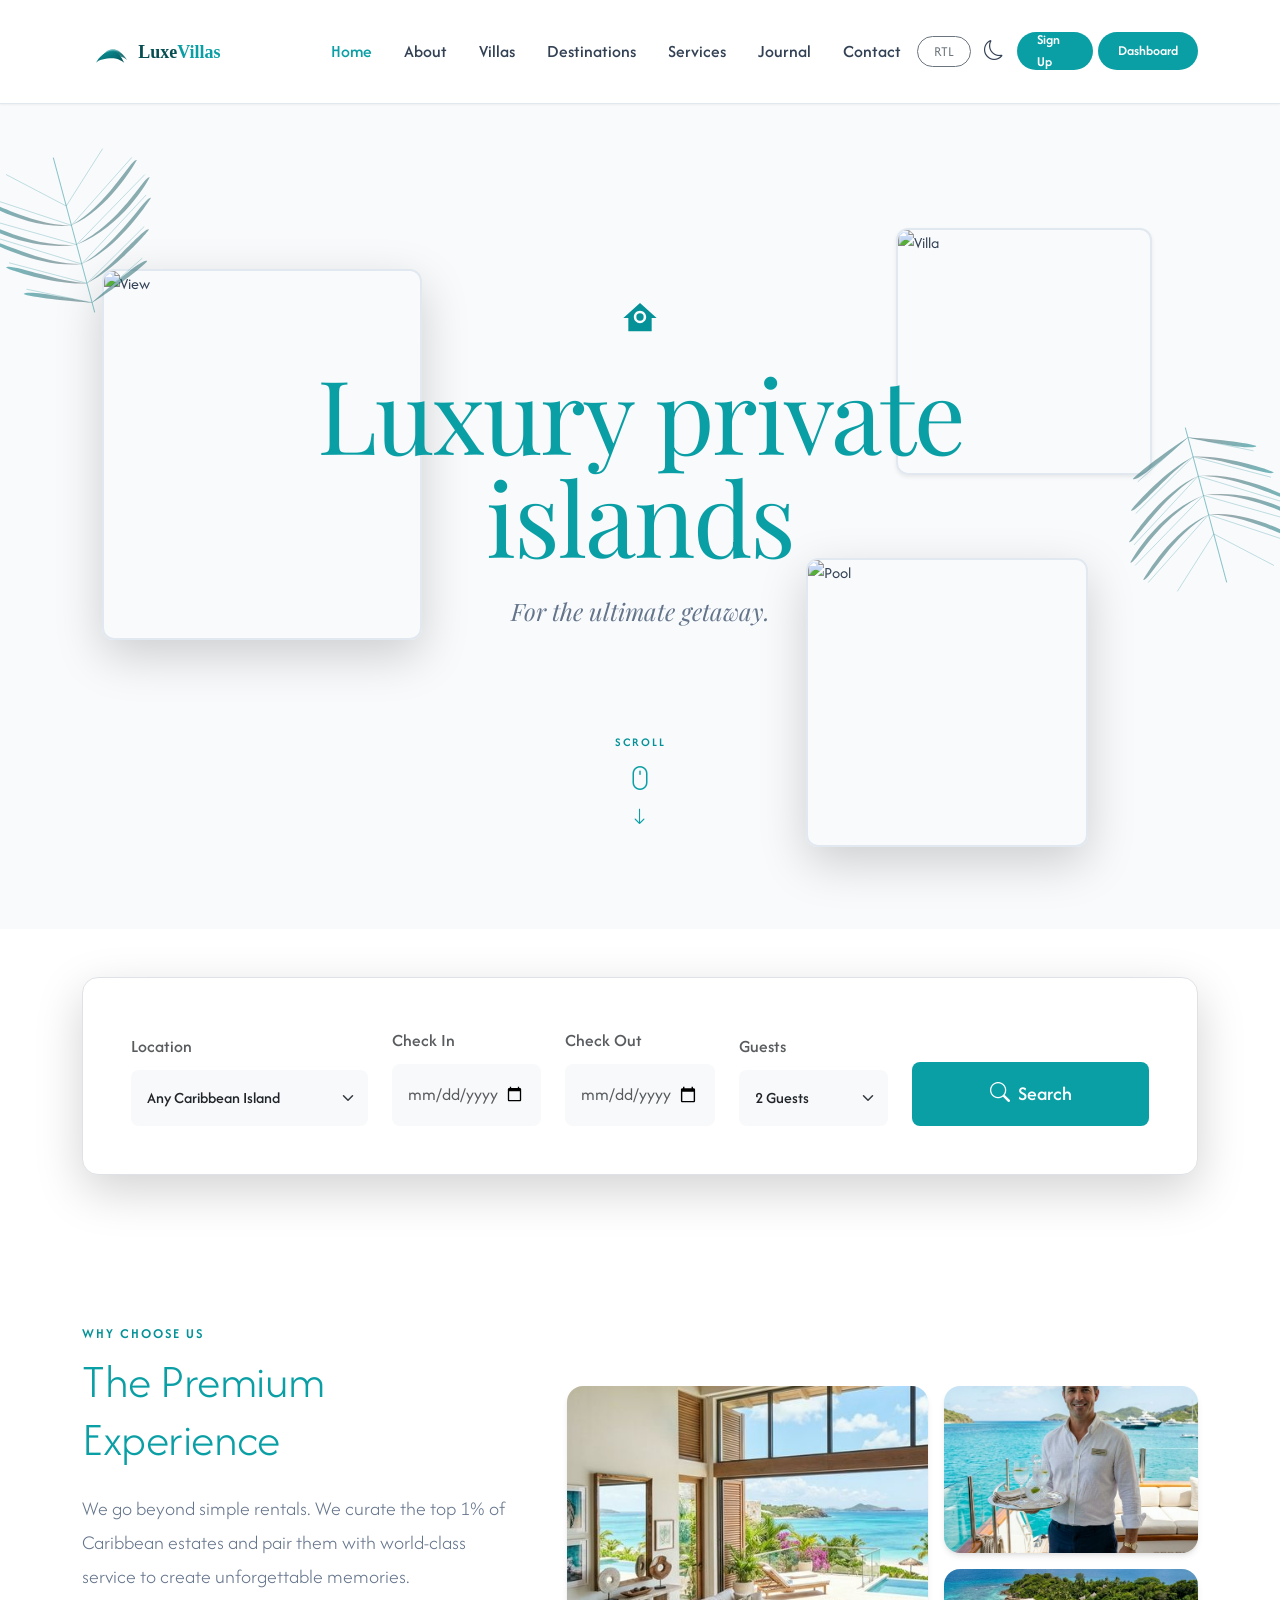
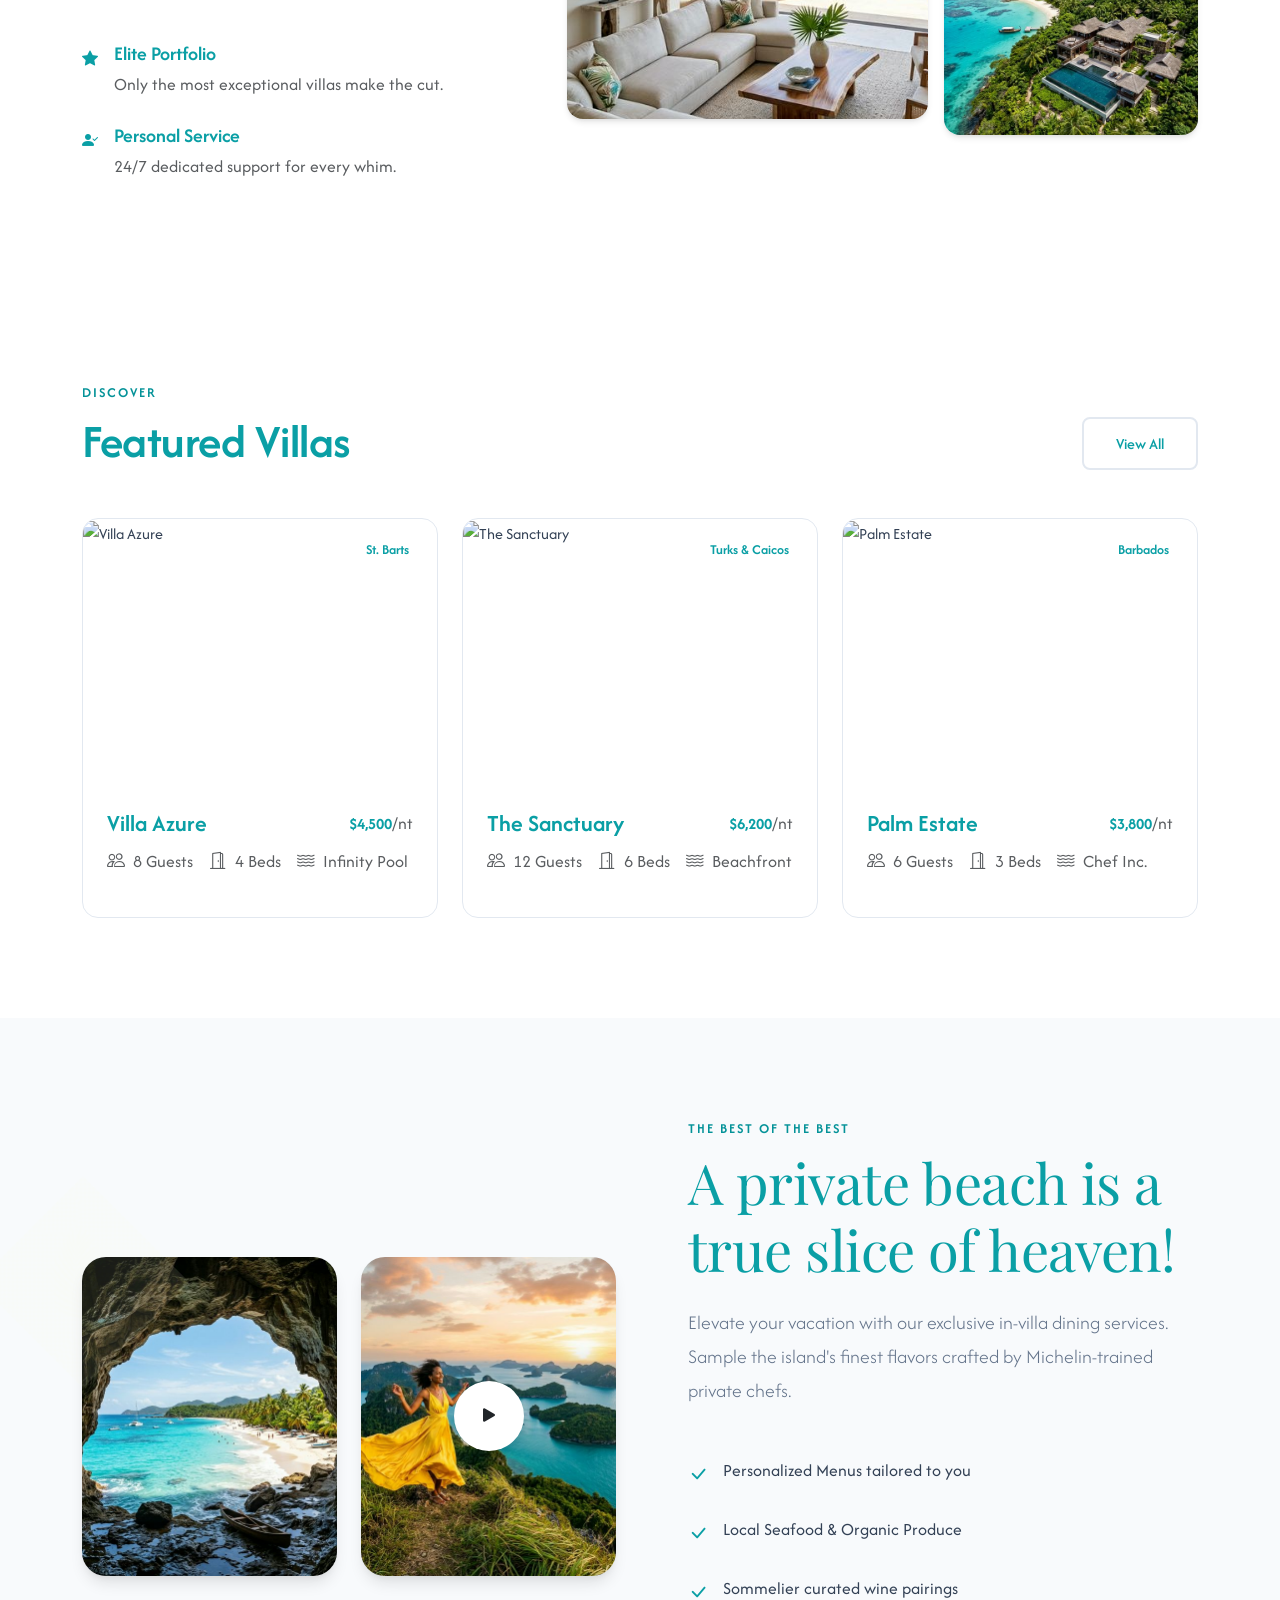
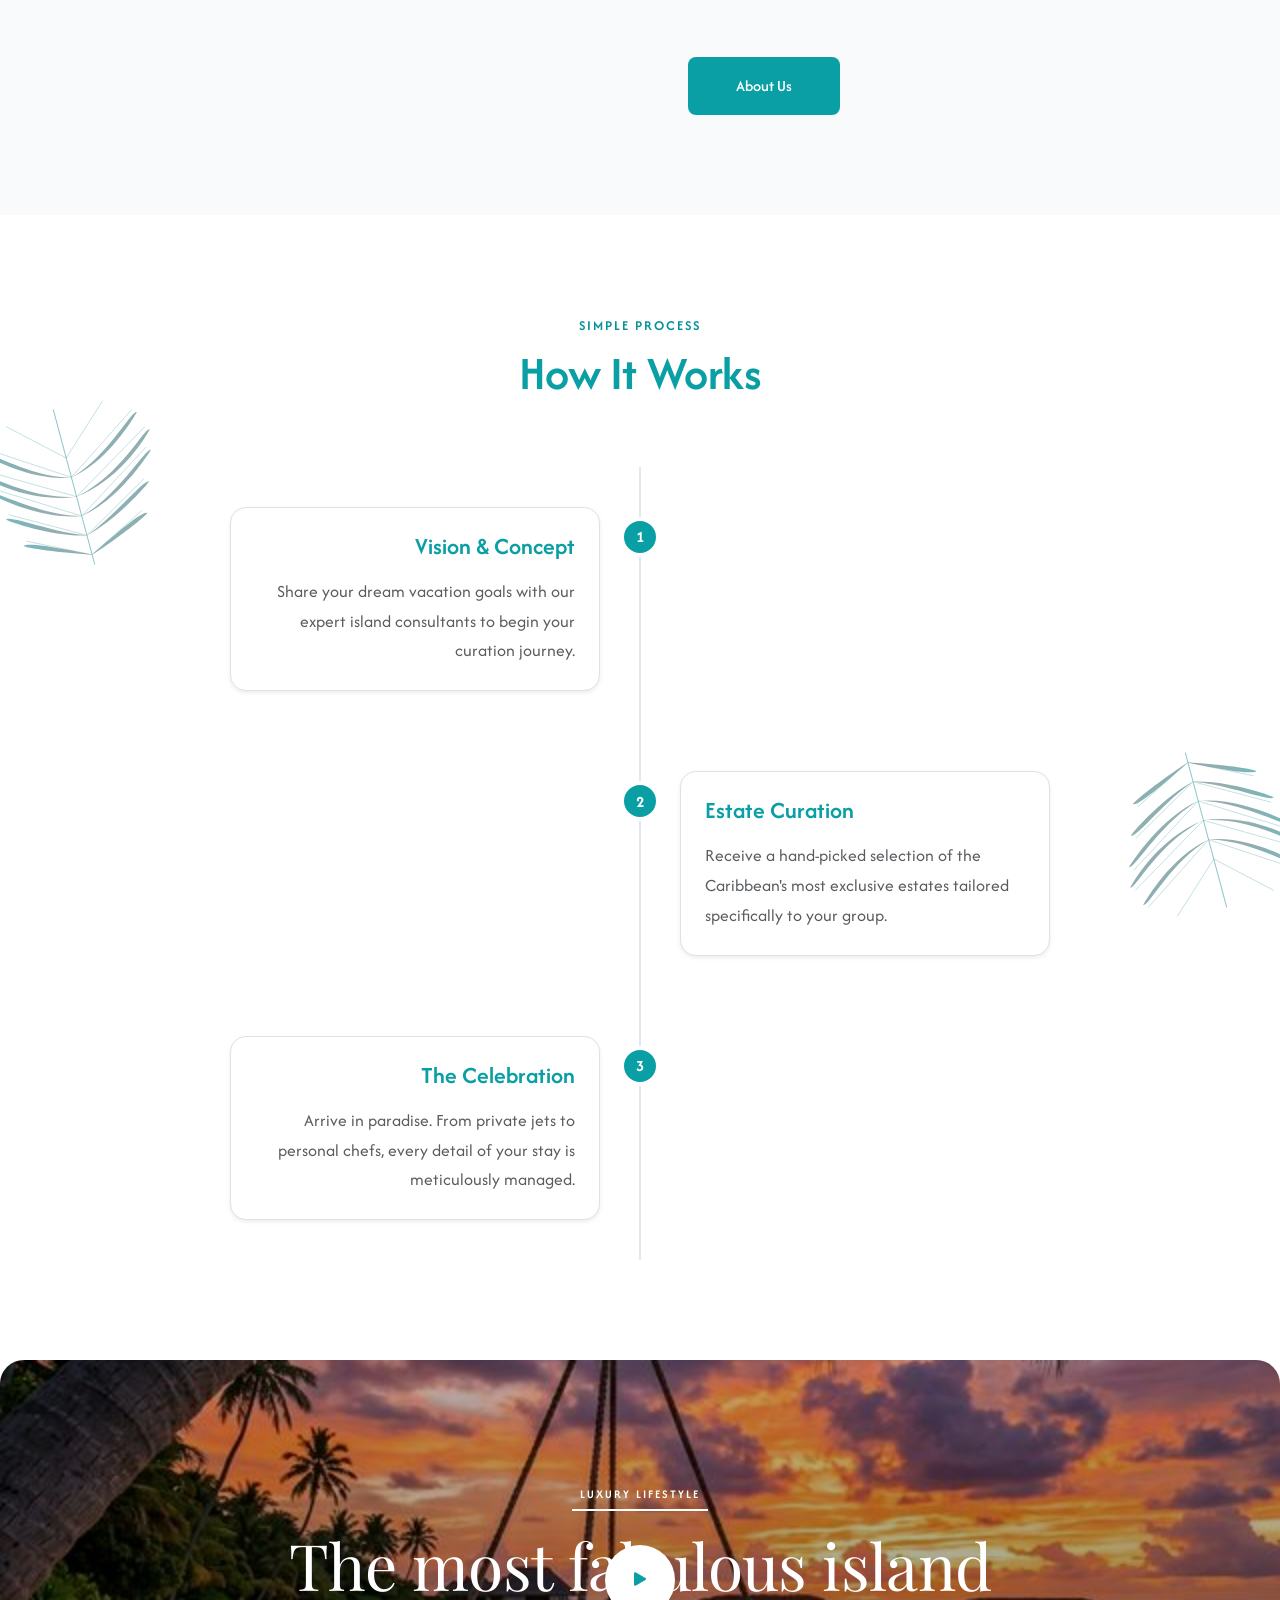
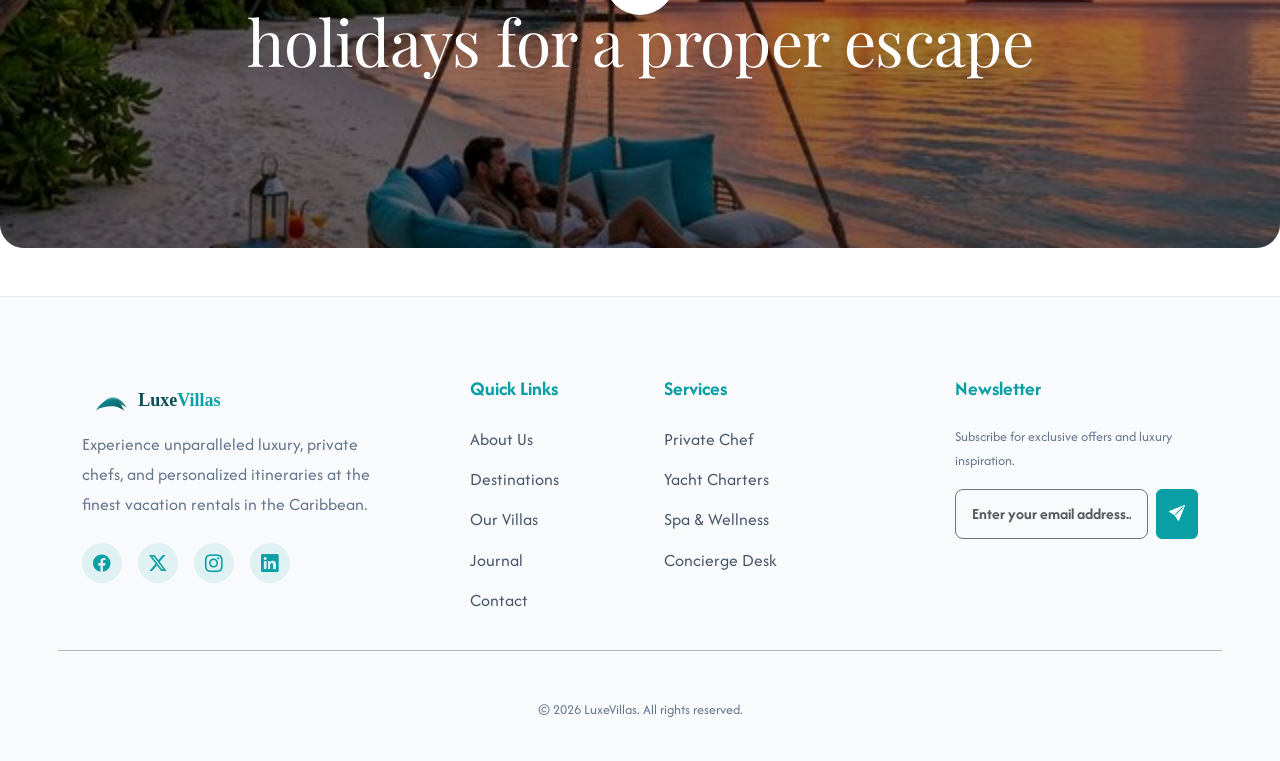
==== commit 7181b2dd: "corrections" ====
--- a/index.html
+++ b/index.html
@@ -54,10 +54,6 @@
                     <img src="images/logo-premium.svg" alt="LuxeVillas" height="45" class="me-2 site-logo">
                 </a>
                 <div class="d-flex align-items-center d-xl-none gap-2">
-                    <button class="btn btn-sm btn-outline-secondary rounded-pill px-2" id="mob-rtl-toggle"
-                        style="font-size: 0.75rem;">RTL</button>
-                    <button class="theme-toggle-btn p-0" id="theme-toggle-mobile" style="width: 32px; height: 32px;"><i
-                            class="bi bi-moon"></i></button>
                     <button class="btn p-0 border-0" type="button" data-bs-toggle="offcanvas"
                         data-bs-target="#mobileMenu">
                         <i class="bi bi-list fs-1"></i>
@@ -73,11 +69,11 @@
                                 <li><a class="dropdown-item" href="index-2.html">Home 2</a></li>
                             </ul>
                         </li>
+                        <li class="nav-item"><a class="nav-link" href="about.html">About</a></li>
                         <li class="nav-item"><a class="nav-link" href="villas.html">Villas</a></li>
                         <li class="nav-item"><a class="nav-link" href="destinations.html">Destinations</a></li>
                         <li class="nav-item"><a class="nav-link" href="services.html">Services</a></li>
                         <li class="nav-item"><a class="nav-link" href="journal.html">Journal</a></li>
-                        <li class="nav-item"><a class="nav-link" href="about.html">About</a></li>
                         <li class="nav-item"><a class="nav-link" href="contact.html">Contact</a></li>
                     </ul>
                     <div class="header-actions">
@@ -99,14 +95,22 @@
 
         </div>
         <div class="offcanvas-body">
+            <div class="d-flex align-items-center justify-content-between mb-4 pb-3 border-bottom">
+                <div class="d-flex gap-2">
+                    <button class="btn btn-sm btn-outline-secondary rounded-pill px-3" id="mob-rtl-toggle">RTL</button>
+                    <button class="theme-toggle-btn p-0" id="theme-toggle-mobile" style="width: 35px; height: 35px;"><i
+                            class="bi bi-moon"></i></button>
+                </div>
+                <span class="text-muted small">Switch Theme / RTL</span>
+            </div>
             <ul class="navbar-nav flex-grow-1 fs-5">
                 <li class="nav-item mb-2"><a class="nav-link" href="index.html">Home 1</a></li>
                 <li class="nav-item mb-2"><a class="nav-link" href="index-2.html">Home 2</a></li>
+                <li class="nav-item mb-2"><a class="nav-link" href="about.html">About</a></li>
                 <li class="nav-item mb-2"><a class="nav-link" href="villas.html">Villas</a></li>
                 <li class="nav-item mb-2"><a class="nav-link" href="destinations.html">Destinations</a></li>
                 <li class="nav-item mb-2"><a class="nav-link" href="services.html">Services</a></li>
                 <li class="nav-item mb-2"><a class="nav-link" href="journal.html">Journal</a></li>
-                <li class="nav-item mb-2"><a class="nav-link" href="about.html">About</a></li>
                 <li class="nav-item mb-2"><a class="nav-link" href="contact.html">Contact</a></li>
             </ul>
             <div class="mt-4 pt-4 border-top d-flex flex-column gap-3">
@@ -181,11 +185,15 @@
                             <option value="3">Barbados</option>
                         </select>
                     </div>
-                    <div class="col-md-3">
-                        <label class="form-label text-muted small mb-2">Check in - Check out</label>
+                    <div class="col-md-2">
+                        <label class="form-label text-muted small mb-2">Check In</label>
                         <input type="date" class="form-control border-0 bg-light p-3 rounded-3 text-muted">
                     </div>
-                    <div class="col-md-3">
+                    <div class="col-md-2">
+                        <label class="form-label text-muted small mb-2">Check Out</label>
+                        <input type="date" class="form-control border-0 bg-light p-3 rounded-3 text-muted">
+                    </div>
+                    <div class="col-md-2">
                         <label class="form-label text-muted small mb-2">Guests</label>
                         <select class="form-select border-0 bg-light p-3 rounded-3 fw-medium">
                             <option selected>2 Guests</option>
@@ -466,7 +474,7 @@
                         <a href="#"><i class="bi bi-linkedin"></i></a>
                     </div>
                 </div>
-                <div class="col-lg-2 col-md-4 col-sm-6">
+                <div class="col-lg-2 col-md-4 col-sm-6 text-center text-lg-start">
                     <h5 class="footer-title">Quick Links</h5>
                     <ul class="footer-links list-unstyled m-0">
                         <li><a href="about.html">About Us</a></li>
@@ -476,7 +484,7 @@
                         <li><a href="contact.html">Contact</a></li>
                     </ul>
                 </div>
-                <div class="col-lg-3 col-md-5 col-sm-6">
+                <div class="col-lg-3 col-md-5 col-sm-6 text-center text-lg-start">
                     <h5 class="footer-title">Services</h5>
                     <ul class="footer-links list-unstyled m-0">
                         <li><a href="services.html">Private Chef</a></li>
--- a/css/style.css
+++ b/css/style.css
@@ -112,6 +112,119 @@
 [data-theme="dark"] .form-control::placeholder,
 [data-theme="dark"] .form-select::placeholder {
   color: var(--text-muted) !important;
+}
+
+[data-theme="dark"] .form-select {
+  background-image: url("data:image/svg+xml,%3csvg xmlns='http://www.w3.org/2000/svg' viewBox='0 0 16 16'%3e%3cpath fill='none' stroke='%23ffffff' stroke-linecap='round' stroke-linejoin='round' stroke-width='2' d='m2 5 6 6 6-6'/%3e%3c/svg%3e") !important;
+}
+
+/* Dashboard Dark Mode Enhancements */
+[data-theme="dark"] .dashboard-pane .card,
+[data-theme="dark"] .dashboard-pane .property-card {
+  background-color: var(--card-bg) !important;
+}
+
+[data-theme="dark"] .dashboard-pane .bg-white {
+  background-color: var(--card-bg) !important;
+}
+
+[data-theme="dark"] #chat-messages {
+  background-color: rgba(0, 0, 0, 0.2) !important;
+}
+
+[data-theme="dark"] #chat-messages .bg-white {
+  background-color: var(--bg-color) !important;
+  border: 1px solid var(--border-color);
+}
+
+[data-theme="dark"] .dashboard-header {
+  background-color: var(--card-bg) !important;
+}
+
+/* Global Hamburger & Offcanvas Dark Mode Fixes */
+[data-theme="dark"] .bi-list {
+  color: var(--text-color) !important;
+}
+
+[data-theme="dark"] .offcanvas {
+  background-color: var(--bg-color) !important;
+  color: var(--text-color) !important;
+}
+
+[data-theme="dark"] .offcanvas .nav-link {
+  color: var(--text-color) !important;
+}
+
+[data-theme="dark"] .offcanvas .nav-link:hover {
+  color: var(--pr-color) !important;
+}
+
+[data-theme="dark"] .offcanvas-header {
+  border-bottom-color: var(--border-color) !important;
+}
+
+[data-theme="dark"] .offcanvas-title {
+  color: var(--text-color) !important;
+}
+
+[data-theme="dark"] .btn-close {
+  filter: invert(1) grayscale(100%) brightness(200%);
+}
+
+/* RTL Toggle Styling */
+.rtl-toggle-btn {
+  background: transparent;
+  border: 1px solid var(--border-color);
+  border-radius: 50px;
+  padding: 5px 15px;
+  font-size: 0.7rem;
+  font-weight: 700;
+  text-transform: uppercase;
+  letter-spacing: 1px;
+  color: var(--text-color);
+  transition: all 0.3s ease;
+  cursor: pointer;
+}
+
+.rtl-toggle-btn:hover {
+  border-color: var(--pr-color);
+  color: var(--pr-color);
+  background-color: rgba(10, 159, 165, 0.05);
+}
+
+[data-theme="dark"] .rtl-toggle-btn {
+  border-color: rgba(255, 255, 255, 0.1);
+  color: rgba(255, 255, 255, 0.7);
+}
+
+[data-theme="dark"] .rtl-toggle-btn:hover {
+  border-color: var(--pr-color);
+  color: var(--pr-color);
+}
+
+/* Dashboard Dark Mode Fixes */
+[data-theme="dark"] .dashboard-sidebar {
+  background-color: var(--bg-color) !important;
+  color: var(--text-color) !important;
+  border-left-color: var(--border-color) !important;
+}
+
+[data-theme="dark"] .list-group-item {
+  background-color: transparent !important;
+  border-color: var(--border-color) !important;
+  color: var(--text-color) !important;
+}
+
+[data-theme="dark"] .card-footer {
+  background-color: var(--card-bg) !important;
+  border-top-color: var(--border-color) !important;
+}
+
+[data-theme="dark"] .dashboard-pane .btn-light,
+[data-theme="dark"] #sidebarOpen {
+  background-color: var(--card-bg) !important;
+  border-color: var(--border-color) !important;
+  color: var(--text-color) !important;
 }
 
 
@@ -203,6 +316,26 @@
   animation: spin 1s linear infinite;
 }
 
+/* Auth Form Polish */
+.auth-card .form-control {
+  padding-left: 1.25rem !important;
+}
+
+.auth-card .form-check {
+  padding-left: 0 !important;
+  margin-left: 0 !important;
+}
+
+.auth-card .form-check-input {
+  margin-left: 0 !important;
+  float: none !important;
+  flex-shrink: 0;
+}
+
+.auth-card .form-check-label {
+  padding-left: 0 !important;
+}
+
 @keyframes spin {
   100% {
     transform: rotate(360deg);
@@ -273,6 +406,27 @@
 
 .text-primary {
   color: var(--pr-color) !important;
+}
+
+.bg-primary {
+  background-color: var(--pr-color) !important;
+}
+
+.btn-outline-primary {
+  color: var(--pr-color) !important;
+  border-color: var(--pr-color) !important;
+}
+
+.btn-outline-primary:hover,
+.btn-outline-primary.active,
+.btn-outline-primary:focus {
+  background-color: var(--pr-color) !important;
+  border-color: var(--pr-color) !important;
+  color: #fff !important;
+}
+
+.progress-bar.bg-primary {
+  background-color: var(--pr-color) !important;
 }
 
 .text-warning {
@@ -1086,6 +1240,11 @@
   border-top: 1px solid #1e293b !important;
 }
 
+[data-theme="dark"] .footer-links a:hover {
+  color: #0A9FA5 !important;
+  /* Primary teal color */
+}
+
 [data-theme="dark"] .site-footer p,
 [data-theme="dark"] .site-footer a,
 [data-theme="dark"] .site-footer .text-white-50 {
@@ -1169,6 +1328,35 @@
   display: flex;
   justify-content: space-between;
   align-items: center;
+}
+
+@media (max-width: 991px) {
+  .site-footer .row>div {
+    display: flex;
+    flex-direction: column;
+    align-items: center;
+    text-align: center !important;
+    width: 100%;
+    flex: 0 0 100%;
+    max-width: 100%;
+    margin-bottom: 30px;
+  }
+
+  .site-footer .footer-links {
+    text-align: center;
+  }
+
+  .site-footer .footer-links a {
+    justify-content: center;
+  }
+
+  .site-footer .row>div:last-child {
+    margin-bottom: 0;
+  }
+
+  .site-footer .max-w-sm {
+    max-width: 100% !important;
+  }
 }
 
 .back-to-top {
@@ -1219,10 +1407,45 @@
   top: 0;
   left: 0;
   bottom: 0;
-  z-index: 1000;
+  z-index: 1050;
   transition: var(--transition);
   scrollbar-width: none;
   /* Firefox */
+}
+
+.dashboard-sidebar.show {
+  transform: translateX(0) !important;
+  box-shadow: -5px 0 15px rgba(0, 0, 0, 0.1);
+}
+
+/* Hamburger Visibility in Dark Mode */
+[data-theme="dark"] .bi-list {
+  color: var(--text-color) !important;
+}
+
+[data-theme="dark"] .site-logo {
+  content: url("../images/logo-premium-white.svg") !important;
+}
+
+
+[data-theme="dark"] .btn-close {
+  filter: invert(1) grayscale(100%) brightness(200%);
+}
+
+.sidebar-overlay {
+  position: fixed;
+  inset: 0;
+  background: rgba(0, 0, 0, 0.5);
+  backdrop-filter: blur(2px);
+  z-index: 1040;
+  opacity: 0;
+  visibility: hidden;
+  transition: var(--transition);
+}
+
+.sidebar-overlay.show {
+  opacity: 1;
+  visibility: visible;
 }
 
 .dashboard-sidebar::-webkit-scrollbar {
@@ -1294,7 +1517,12 @@
 
 @media (max-width: 991.98px) {
   .dashboard-sidebar {
-    transform: translateX(-100%);
+    left: auto;
+    right: 0;
+    transform: translateX(100%);
+    border-left: 1px solid var(--border-color);
+    border-right: none;
+    background-color: var(--bg-color) !important;
   }
 
   .dashboard-sidebar.show {
@@ -1309,6 +1537,123 @@
   .header-actions .btn-custom {
     display: none;
   }
+}
+
+/* Theme Utilities */
+.d-dark-block { display: none !important; }
+[data-theme="dark"] .d-dark-none { display: none !important; }
+[data-theme="dark"] .d-dark-block { display: block !important; }
+
+/* Dashboard Specifics */
+.stat-icon-box {
+  background-color: rgba(10, 159, 165, 0.1);
+  color: #0A9FA5;
+  transition: var(--transition);
+}
+
+[data-theme="dark"] .stat-icon-box {
+  background-color: rgba(10, 159, 165, 0.2) !important;
+  color: #26D0D9 !important;
+}
+
+[data-theme="dark"] .dashboard-header .btn-light,
+[data-theme="dark"] .dashboard-header .bg-light {
+  background-color: rgba(255, 255, 255, 0.08) !important;
+  border: 1px solid rgba(255, 255, 255, 0.15) !important;
+  color: #fff !important;
+}
+
+[data-theme="dark"] .dashboard-header .btn-light i {
+  color: #fff !important;
+}
+
+/* Global Button Hover Effect */
+.btn, .btn-custom, .btn-artisanal, .btn-social, .theme-toggle-btn, .rtl-toggle-btn {
+  transition: var(--transition) !important;
+}
+
+.btn:hover, .btn-custom:hover, .btn-artisanal:hover, .btn-social:hover, .theme-toggle-btn:hover, .rtl-toggle-btn:hover {
+  transform: translateY(-3px) !important;
+  box-shadow: var(--shadow-md) !important;
+}
+
+/* Dropdown & Form Polish (Teal Overrides) */
+.dropdown-item:hover, .dropdown-item:focus {
+  background-color: var(--pr-color) !important;
+  color: #fff !important;
+}
+
+.form-select:focus, .form-control:focus {
+  border-color: var(--pr-color) !important;
+  box-shadow: 0 0 0 0.25rem rgba(10, 159, 165, 0.25) !important;
+}
+
+/* Filter Button Outline */
+.btn-outline-filter {
+  border: 1px solid var(--border-color) !important;
+  color: var(--text-muted) !important;
+  transition: var(--transition) !important;
+  background: transparent !important;
+}
+
+.btn-check:checked + .btn-outline-filter,
+.btn-outline-filter:hover {
+  background-color: var(--pr-color) !important;
+  border-color: var(--pr-color) !important;
+  color: #fff !important;
+}
+
+[data-theme="dark"] .btn-outline-filter {
+  border-color: var(--border-color) !important;
+  color: var(--text-color) !important;
+}
+
+[data-theme="dark"] .form-select {
+  background-color: var(--card-bg) !important;
+  color: #fff !important;
+  border-color: var(--border-color) !important;
+}
+
+/* Pagination Hover Effect */
+.page-link {
+  transition: all 0.3s ease !important;
+}
+
+.page-link:hover {
+  background-color: var(--pr-color) !important;
+  color: #fff !important;
+  border-color: var(--pr-color) !important;
+  transform: scale(1.1);
+  box-shadow: var(--shadow-md);
+  z-index: 2;
+}
+
+.page-item.active .page-link {
+  z-index: 3;
+}
+
+/* Filter Dropdown Button Styling */
+.filter-dropdown-btn {
+  background-color: var(--bg-light) !important;
+  border: none !important;
+  padding: 0.75rem 1rem !important;
+  border-radius: var(--rd-8) !important;
+  color: var(--text-color) !important;
+  font-size: 0.9rem !important;
+  transition: var(--transition) !important;
+}
+
+.filter-dropdown-btn:hover {
+  background-color: var(--border-color) !important;
+}
+
+.filter-dropdown-btn:focus {
+  box-shadow: 0 0 0 0.25rem rgba(10, 159, 165, 0.25) !important;
+}
+
+[data-theme="dark"] .filter-dropdown-btn {
+  background-color: var(--card-bg) !important;
+  color: #fff !important;
 }
 
 /* Navigation actions space fix */
@@ -1385,11 +1730,37 @@
   color: white;
 }
 
+.video-content .btn-custom {
+  min-width: 200px;
+}
+
+@media (max-width: 575.98px) {
+  .video-content .animate-up.delay-300 {
+    display: flex;
+    flex-direction: column;
+    gap: 15px;
+    width: 100%;
+    padding: 0 20px;
+  }
+
+  .video-content .btn-custom {
+    width: 100%;
+    margin-left: 0 !important;
+  }
+}
+
 .modern-booking-section {
   position: relative;
   z-index: 10;
   margin-top: -60px;
   padding-bottom: 60px;
+}
+
+@media (max-width: 991.98px) {
+  .modern-booking-section {
+    margin-top: 0;
+    padding: 40px 0;
+  }
 }
 
 .booking-bar-wrapper {
@@ -2328,6 +2699,17 @@
   color: white;
 }
 
+.auth-card .navbar-brand {
+  display: block;
+  width: fit-content;
+  margin: 0 auto 1.5rem auto !important;
+  text-align: center;
+}
+
+.auth-card .navbar-brand .site-logo {
+  margin: 0 !important;
+}
+
 .auth-card .form-control {
   border: none;
   border-bottom: 2px solid var(--border-color);
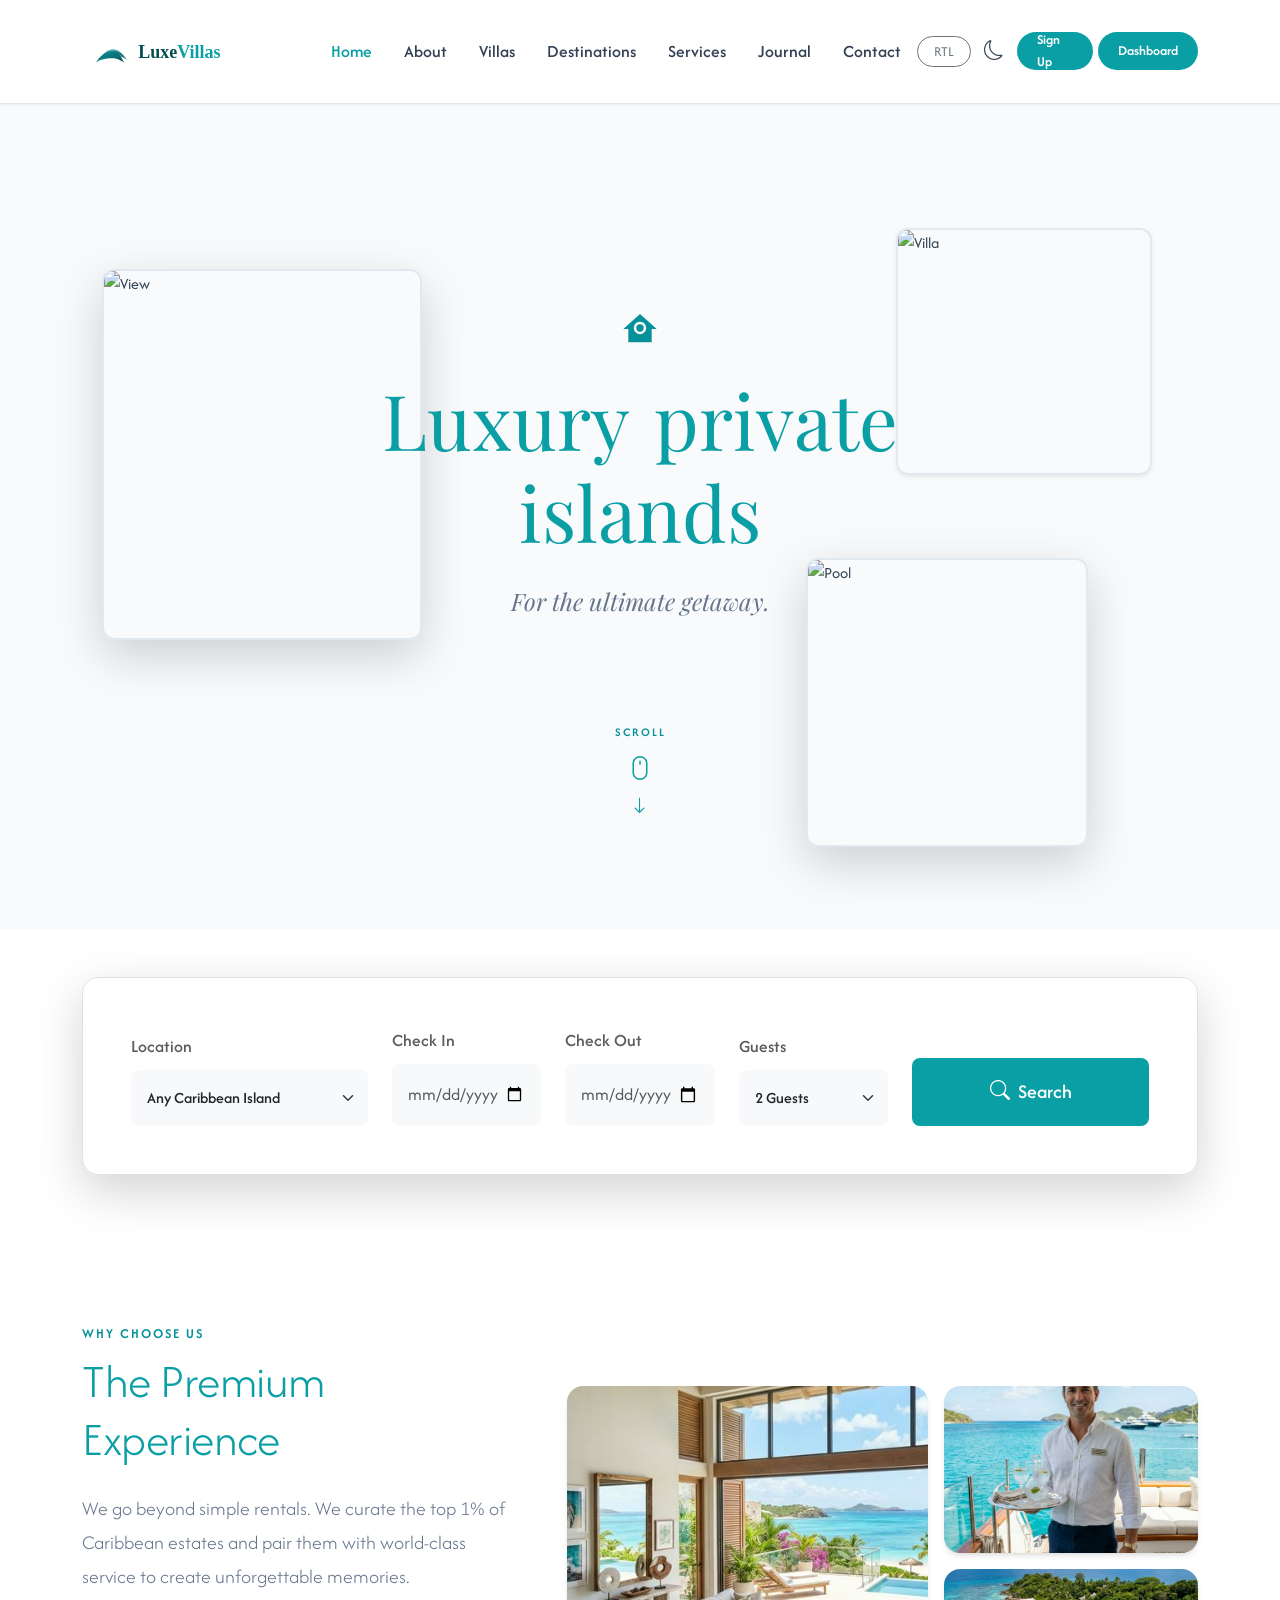
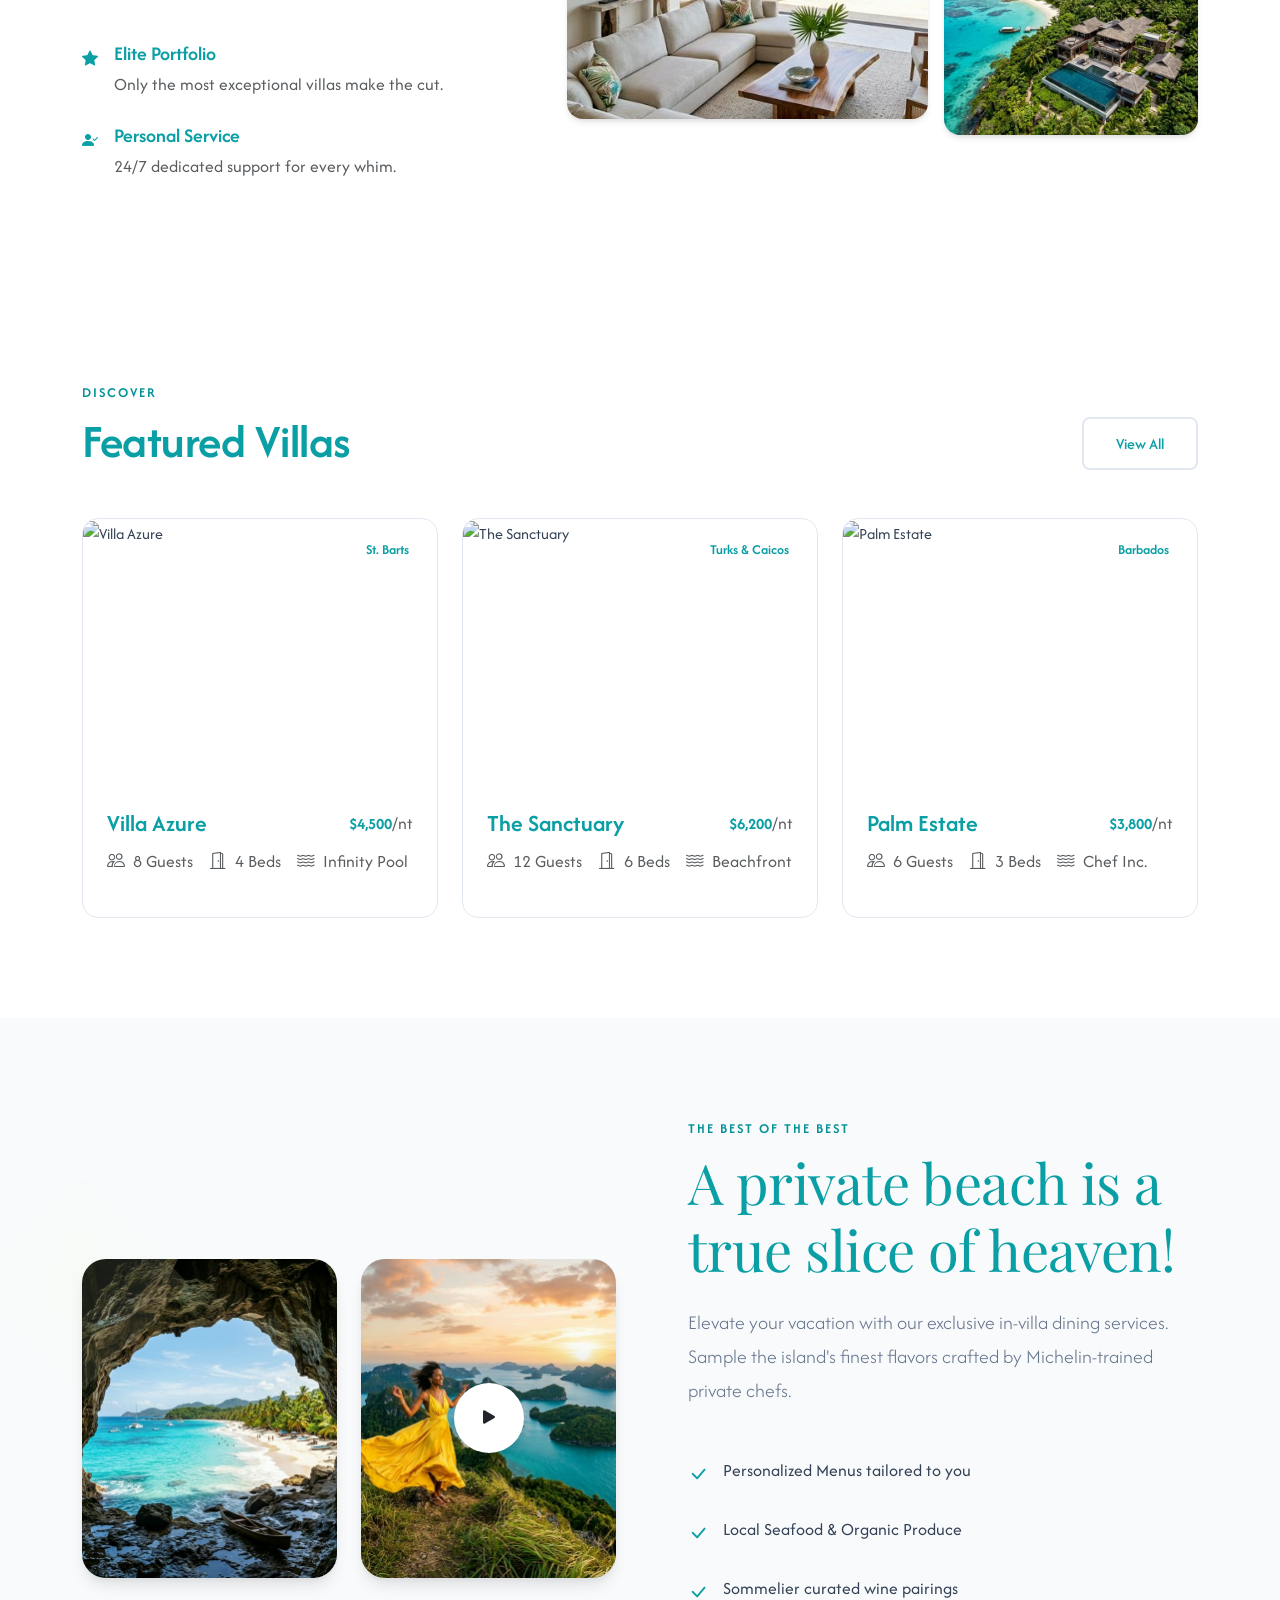
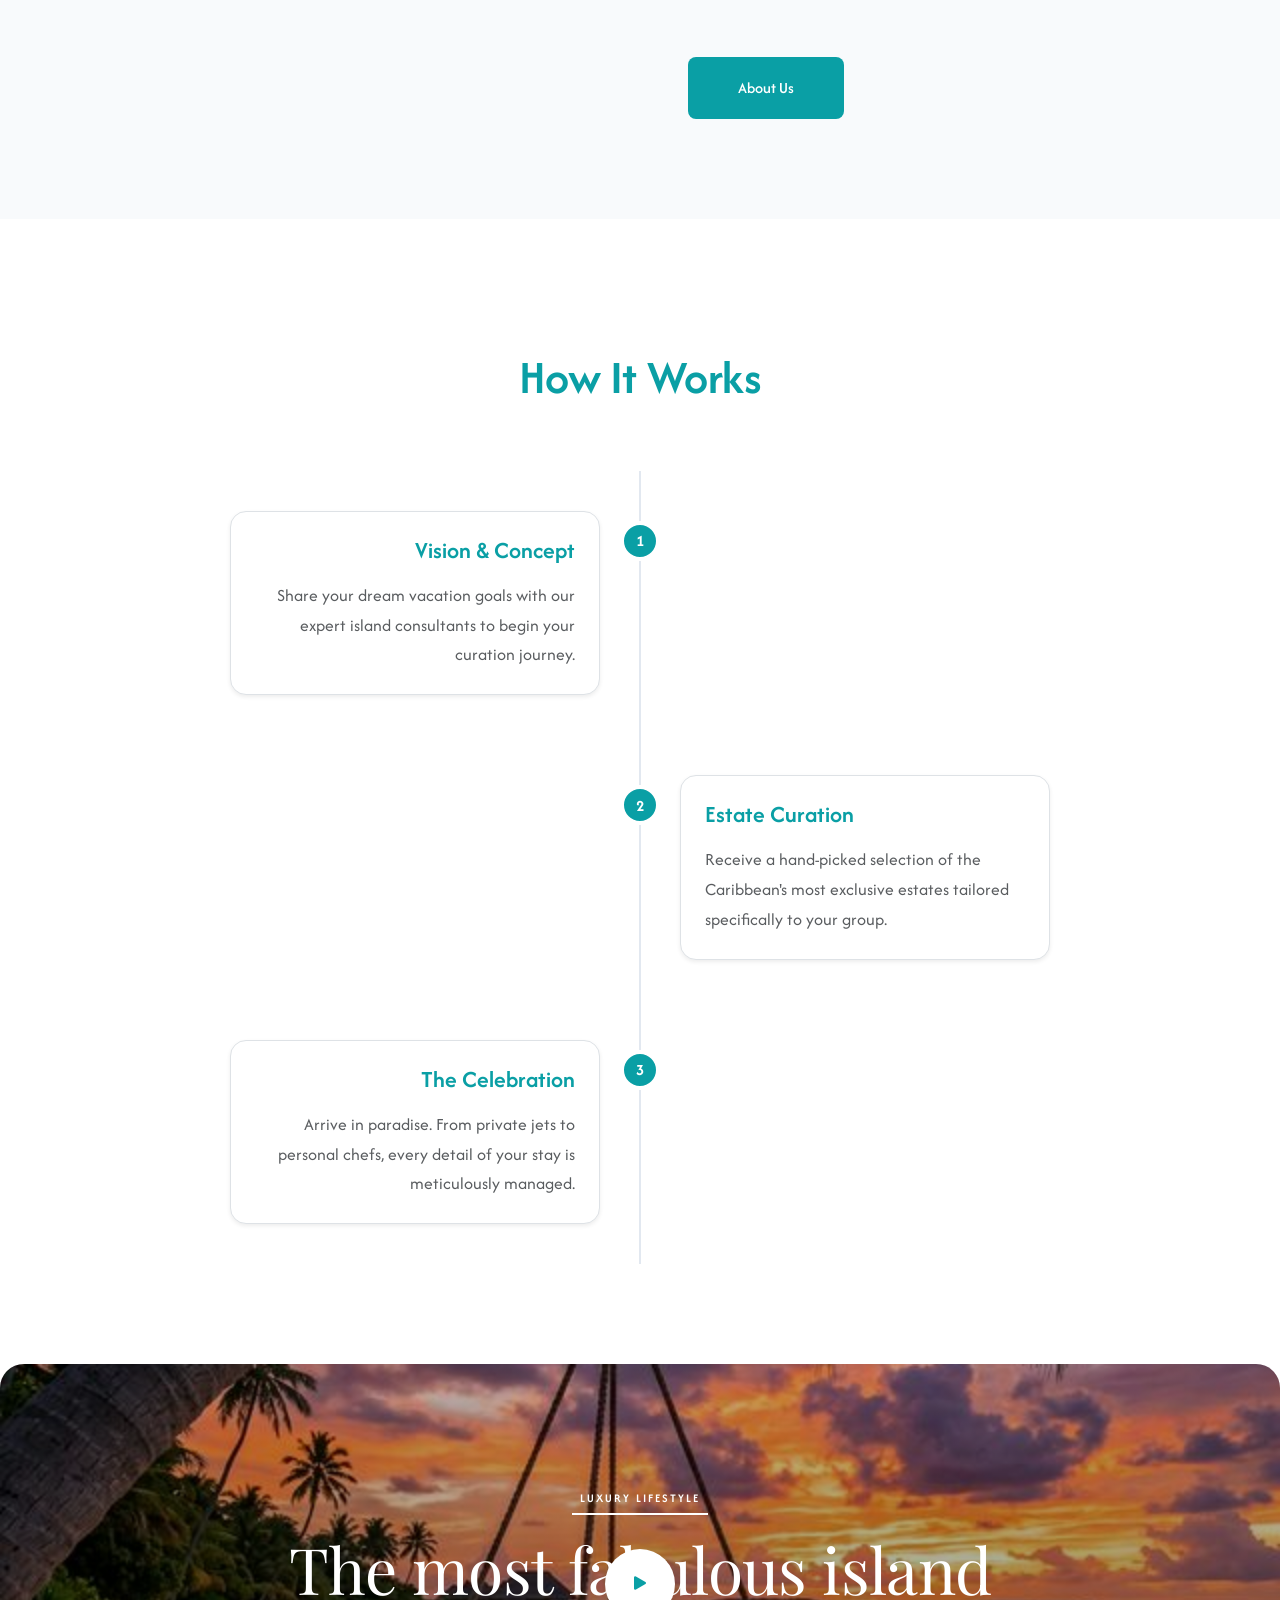
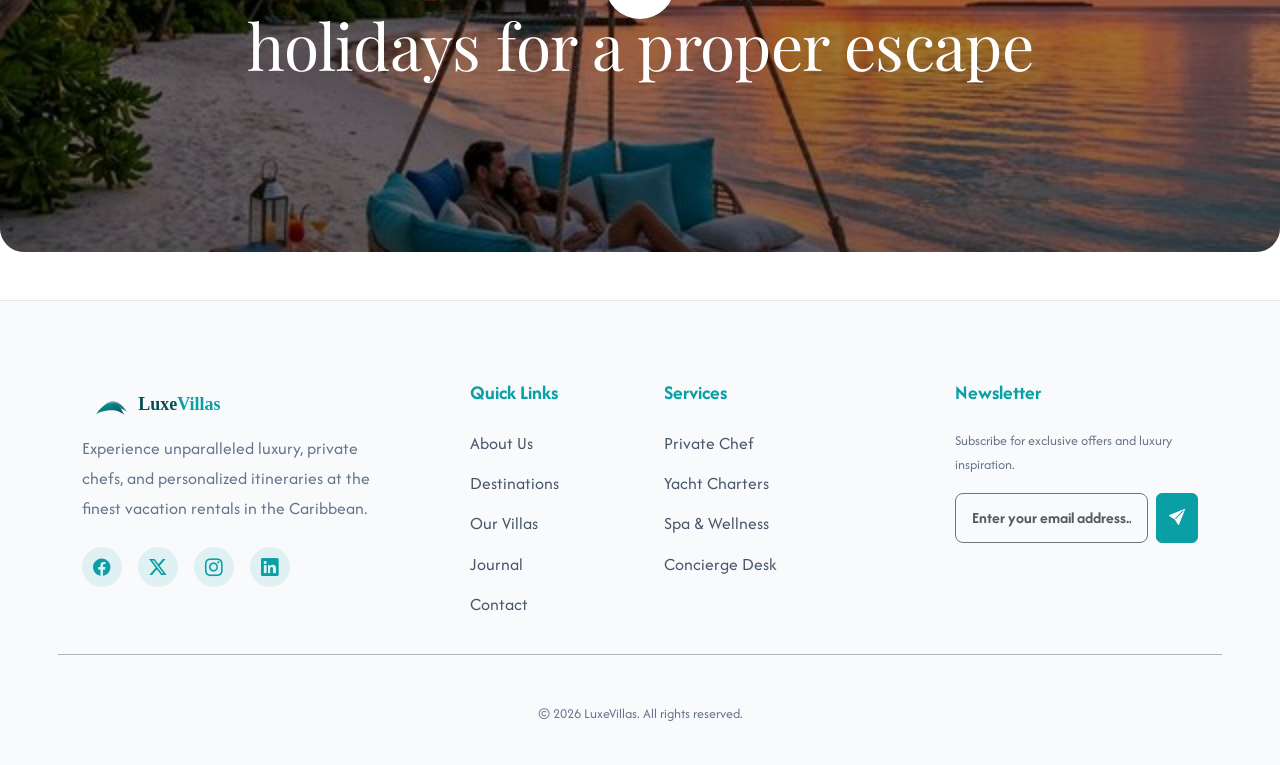
==== commit e6a88cea: "corrections" ====
--- a/index.html
+++ b/index.html
@@ -153,7 +153,7 @@
                     d="M12,3L2,12H5V20H19V12H22L12,3M12,7.7C14.03,7.7 15.7,9.37 15.7,11.4C15.7,13.43 14.03,15.1 12,15.1C9.97,15.1 8.3,13.43 8.3,11.4C8.3,9.37 9.97,7.7 12,7.7M12,9.2A2.2,2.2 0 0,0 9.8,11.4A2.2,2.2 0 0,0 12,13.6A2.2,2.2 0 0,0 14.2,11.4A2.2,2.2 0 0,0 12,9.2Z" />
             </svg>
             <h1 class="mb-3"
-                style="color: var(--pr-color); font-family: var(--font-serif); font-size: clamp(3.5rem, 8vw, 7rem); font-weight: 400; letter-spacing: -2px; line-height: 1;">
+                style="color: var(--pr-color); font-family: var(--font-serif); font-size: clamp(2rem, 6vw, 7rem); font-weight: 400; letter-spacing: 0; line-height: 1.2; word-spacing: 0.1em;">
                 Luxury private<br>islands</h1>
             <p class="fs-4 fst-italic mx-auto mt-4"
                 style="color: var(--text-muted); font-family: var(--font-serif); max-width: 500px;">For the ultimate
--- a/css/style.css
+++ b/css/style.css
@@ -163,12 +163,44 @@
   border-bottom-color: var(--border-color) !important;
 }
 
-[data-theme="dark"] .offcanvas-title {
-  color: var(--text-color) !important;
-}
-
-[data-theme="dark"] .btn-close {
+[data-theme="dark"] .offcanvas-header .btn-close {
+  filter: var(--close-filter, none);
+}
+
+[data-theme="dark"] .offcanvas-header .btn-close {
   filter: invert(1) grayscale(100%) brightness(200%);
+}
+
+/* Desktop Sidebar Enhancements */
+aside.col-lg-3 .sticky-top {
+  transition: top 0.3s ease;
+  background-color: var(--card-bg);
+  box-shadow: var(--shadow-sm);
+  max-height: calc(100vh - 140px);
+  overflow-y: auto;
+  scrollbar-width: thin;
+}
+
+.btn-outline-filter {
+  border: 1px solid var(--border-color);
+  color: var(--text-muted);
+  font-size: 0.9rem;
+  padding: 8px 16px;
+  background: transparent;
+  transition: var(--transition);
+}
+
+.btn-outline-filter:hover,
+.btn-check:checked+.btn-outline-filter {
+  background-color: var(--pr-color);
+  border-color: var(--pr-color);
+  color: white !important;
+}
+
+[data-theme="dark"] .bg-body.border {
+  background-color: var(--card-bg) !important;
+  /* Changed from --bg-card to --card-bg to match existing variables */
+  border-color: var(--border-color) !important;
 }
 
 /* RTL Toggle Styling */
@@ -366,9 +398,10 @@
 .btn-primary,
 .btn-custom.btn-primary {
   background-color: var(--pr-color) !important;
-  border-color: var(--pr-color) !important;
+  border: 2px solid transparent !important;
   color: #fff !important;
 }
+
 
 .btn-primary:hover,
 .btn-custom.btn-primary:hover {
@@ -1070,22 +1103,20 @@
   width: 100%;
   height: 100%;
   pointer-events: none;
-  z-index: 1;
+  z-index: -1;
   overflow: hidden;
 }
 
 body .decorative-leaf-container img.decorative-leaf {
   position: absolute;
   width: 200px;
-  /* Reduced from 400px */
   height: auto;
-  opacity: 0.9 !important;
-  /* Extremely visible */
+  opacity: 0.1 !important;
   display: block !important;
   visibility: visible !important;
   transition: var(--transition);
-  filter: brightness(0.8) contrast(1.5) !important;
-  z-index: 10 !important;
+  filter: brightness(0.8) contrast(1.2) !important;
+  z-index: -1 !important;
 }
 
 .leaf-left-static {
@@ -1393,7 +1424,8 @@
 /* Dashboard Sidebar */
 .dashboard-wrapper {
   display: flex;
-  min-height: 100vh;
+  height: 100vh;
+  overflow: hidden;
   background-color: var(--sec-color);
 }
 
@@ -1415,7 +1447,7 @@
 
 .dashboard-sidebar.show {
   transform: translateX(0) !important;
-  box-shadow: -5px 0 15px rgba(0, 0, 0, 0.1);
+  box-shadow: 0 0 20px rgba(0, 0, 0, 0.2);
 }
 
 /* Hamburger Visibility in Dark Mode */
@@ -1503,9 +1535,13 @@
 
 .dashboard-main {
   flex: 1;
-  padding: var(--sp-32);
+  padding: 0 var(--sp-32) var(--sp-32);
   margin-left: 280px;
-  transition: var(--transition);
+  height: 100vh;
+  overflow-y: auto;
+  transition: var(--transition);
+  position: relative;
+  scrollbar-width: thin;
 }
 
 .dashboard-header {
@@ -1513,6 +1549,12 @@
   justify-content: space-between;
   align-items: center;
   margin-bottom: var(--sp-32);
+  position: sticky;
+  top: 0;
+  z-index: 1020;
+  background-color: var(--bg-card);
+  padding-top: var(--sp-32) !important;
+  margin-top: 0 !important;
 }
 
 @media (max-width: 991.98px) {
@@ -1531,7 +1573,12 @@
 
   .dashboard-main {
     margin-left: 0 !important;
-    padding: 15px !important;
+    padding: 0 15px 15px !important;
+  }
+
+  .dashboard-header {
+    padding-top: 20px !important;
+    margin-bottom: 25px !important;
   }
 
   .header-actions .btn-custom {
@@ -1540,9 +1587,17 @@
 }
 
 /* Theme Utilities */
-.d-dark-block { display: none !important; }
-[data-theme="dark"] .d-dark-none { display: none !important; }
-[data-theme="dark"] .d-dark-block { display: block !important; }
+.d-dark-block {
+  display: none !important;
+}
+
+[data-theme="dark"] .d-dark-none {
+  display: none !important;
+}
+
+[data-theme="dark"] .d-dark-block {
+  display: block !important;
+}
 
 /* Dashboard Specifics */
 .stat-icon-box {
@@ -1568,22 +1623,34 @@
 }
 
 /* Global Button Hover Effect */
-.btn, .btn-custom, .btn-artisanal, .btn-social, .theme-toggle-btn, .rtl-toggle-btn {
+.btn,
+.btn-custom,
+.btn-artisanal,
+.btn-social,
+.theme-toggle-btn,
+.rtl-toggle-btn {
   transition: var(--transition) !important;
 }
 
-.btn:hover, .btn-custom:hover, .btn-artisanal:hover, .btn-social:hover, .theme-toggle-btn:hover, .rtl-toggle-btn:hover {
+.btn:hover,
+.btn-custom:hover,
+.btn-artisanal:hover,
+.btn-social:hover,
+.theme-toggle-btn:hover,
+.rtl-toggle-btn:hover {
   transform: translateY(-3px) !important;
   box-shadow: var(--shadow-md) !important;
 }
 
 /* Dropdown & Form Polish (Teal Overrides) */
-.dropdown-item:hover, .dropdown-item:focus {
+.dropdown-item:hover,
+.dropdown-item:focus {
   background-color: var(--pr-color) !important;
   color: #fff !important;
 }
 
-.form-select:focus, .form-control:focus {
+.form-select:focus,
+.form-control:focus {
   border-color: var(--pr-color) !important;
   box-shadow: 0 0 0 0.25rem rgba(10, 159, 165, 0.25) !important;
 }
@@ -1596,7 +1663,7 @@
   background: transparent !important;
 }
 
-.btn-check:checked + .btn-outline-filter,
+.btn-check:checked+.btn-outline-filter,
 .btn-outline-filter:hover {
   background-color: var(--pr-color) !important;
   border-color: var(--pr-color) !important;
@@ -2187,14 +2254,15 @@
   background-color: var(--card-bg) !important;
 }
 
-/* Ensure leaves are visible in both modes */
+/* Ensure leaves are visible in both modes but behind content */
 .decorative-leaf-container img.decorative-leaf {
-  opacity: 0.15 !important;
+  opacity: 0.08 !important;
+  z-index: -1 !important;
 }
 
 [data-theme="dark"] .decorative-leaf-container img.decorative-leaf {
-  opacity: 0.05 !important;
-  filter: invert(1) brightness(2) !important;
+  opacity: 0.03 !important;
+  filter: invert(1) brightness(1.5) !important;
 }
 
 /* Static Leaf Positioning */
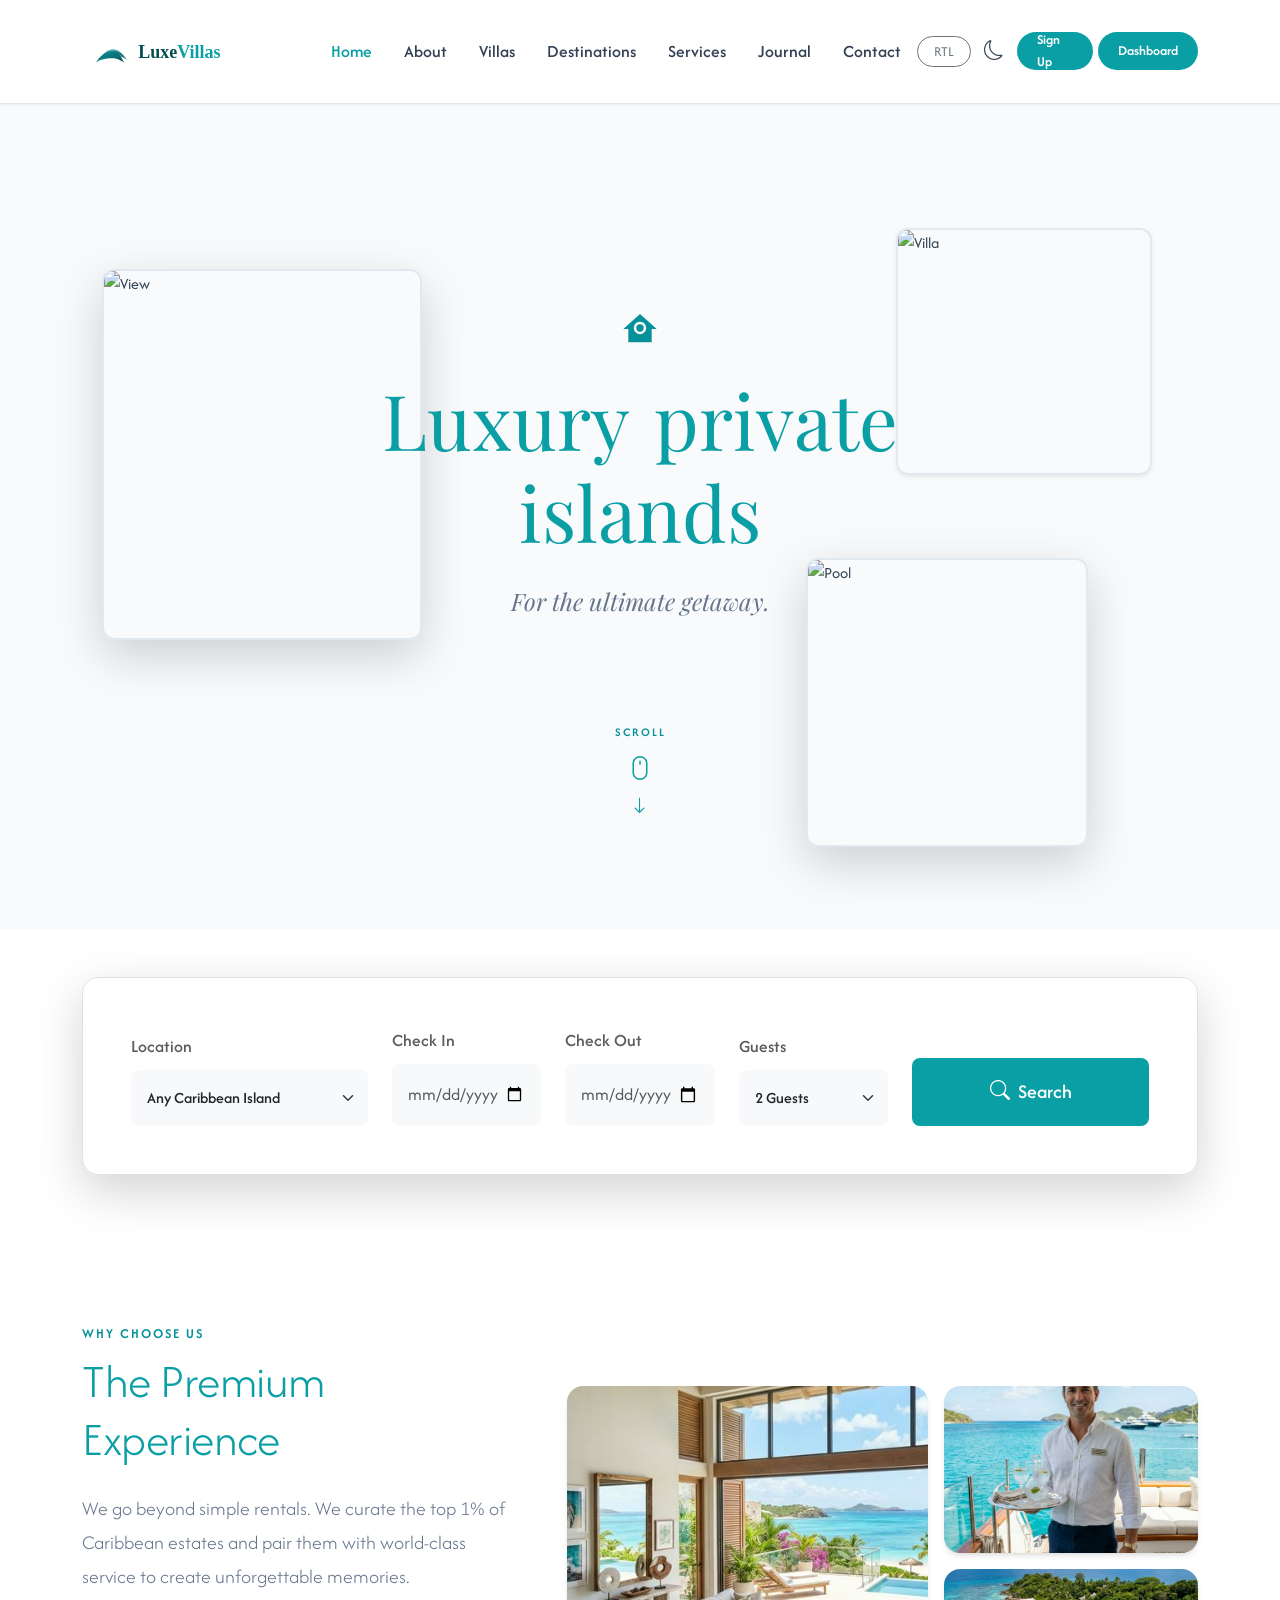
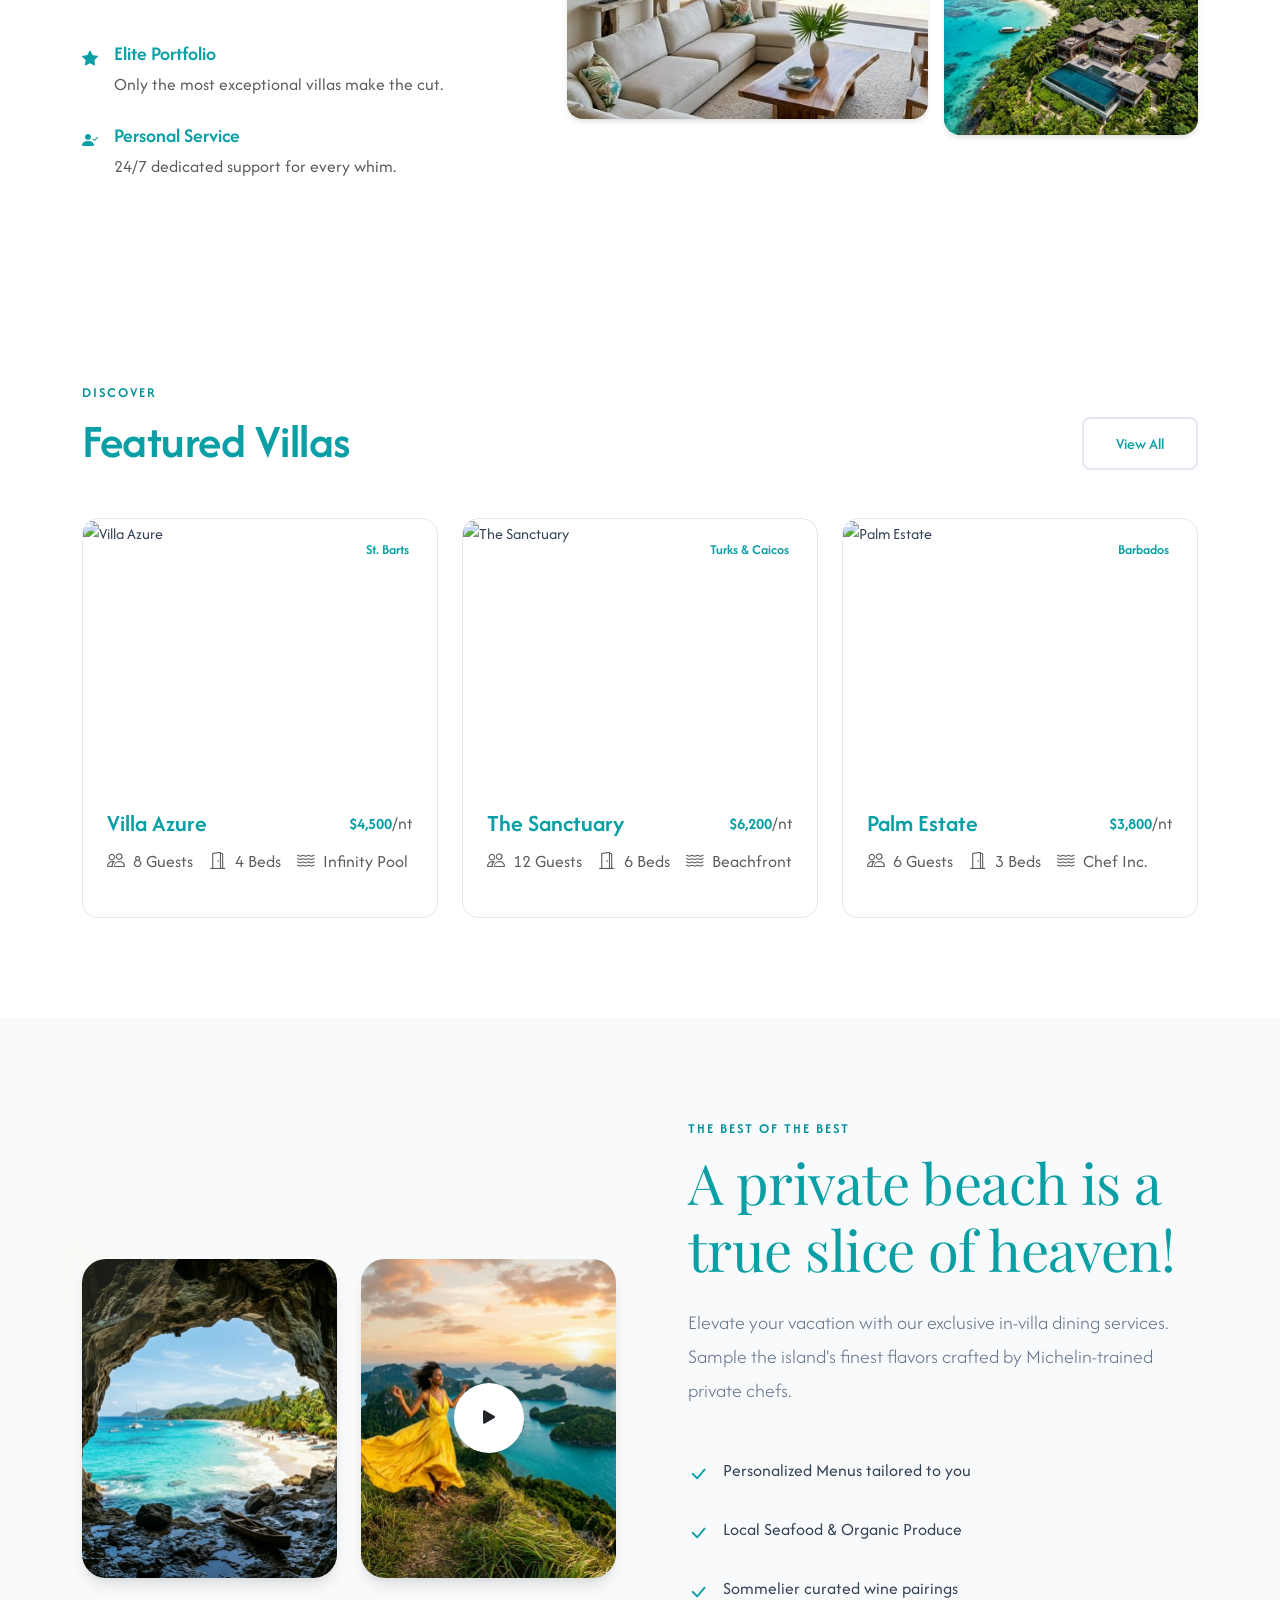
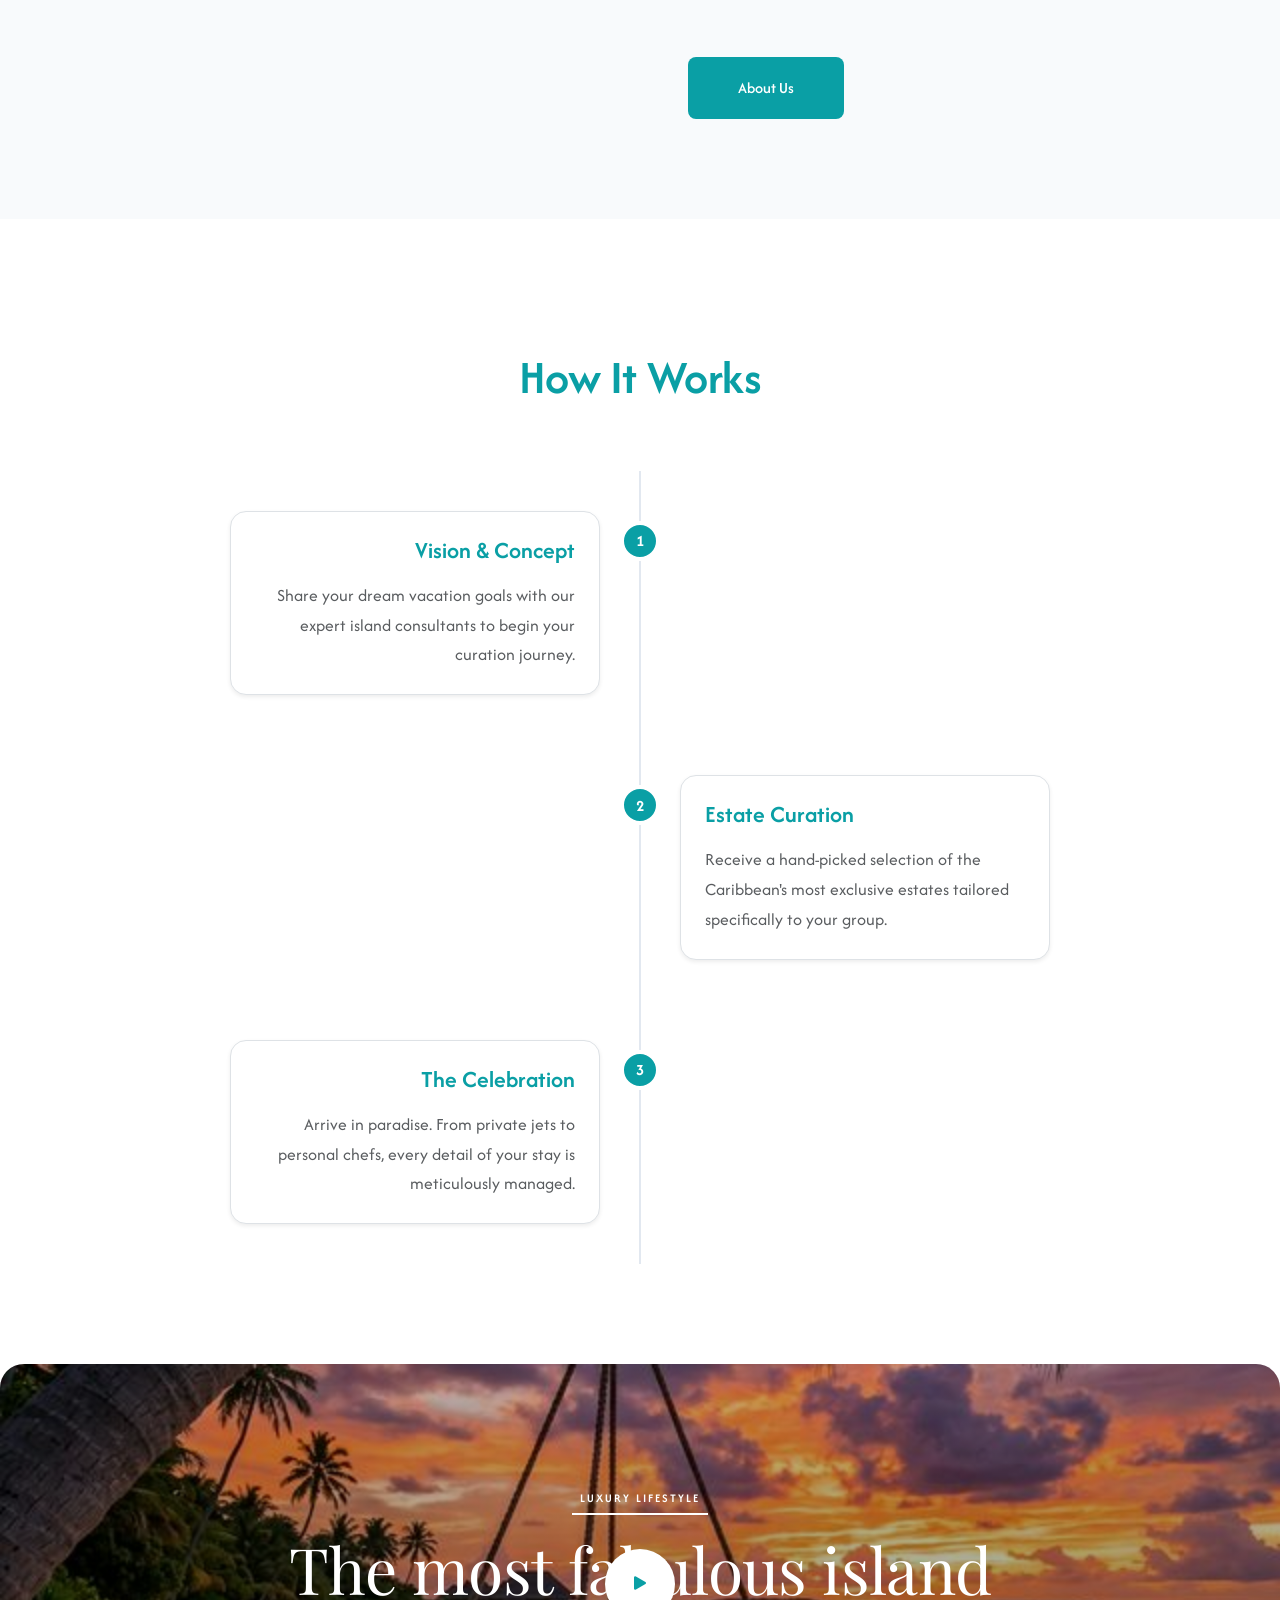
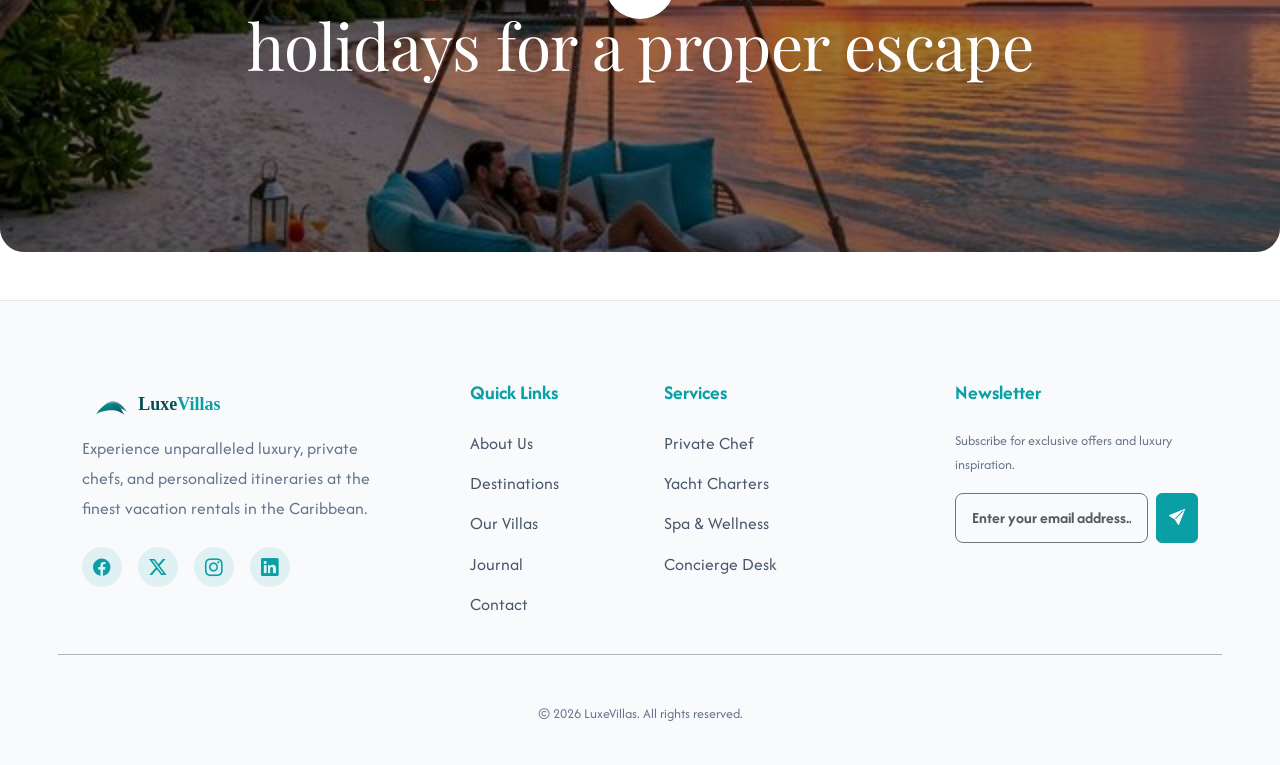
==== commit 893a6aea: "corrections" ====
--- a/index.html
+++ b/index.html
@@ -129,19 +129,19 @@
         <div class="collage-images position-absolute w-100 h-100 top-0 start-0 pointer-events-none z-1">
             <!-- Image 1 (Left) -->
             <img src="https://images.unsplash.com/photo-1499793983690-e29da59ef1c2?w=800&q=80"
-                class="position-absolute shadow-lg animate-fade float-1 object-fit-cover"
+                class="hero-collage-image hero-collage-image-left position-absolute shadow-lg animate-fade float-1 object-fit-cover"
                 style="top: 20%; left: 8%; width: 25%; height: 45%; max-width: 350px; border-radius: 12px; border: 2px solid var(--border-color);"
                 alt="View">
 
             <!-- Image 2 (Top Right) -->
             <img src="https://images.unsplash.com/photo-1512917774080-9991f1c4c750?w=600&q=80"
-                class="position-absolute shadow-sm animate-fade float-2 object-fit-cover d-none d-md-block"
+                class="hero-collage-image hero-collage-image-top-right position-absolute shadow-sm animate-fade float-2 object-fit-cover"
                 style="top: 15%; right: 10%; width: 20%; height: 30%; max-width: 280px; border-radius: 12px; border: 2px solid var(--border-color);"
                 alt="Villa">
 
             <!-- Image 3 (Bottom Right) -->
             <img src="https://images.unsplash.com/photo-1600596542815-ffad4c1539a9?w=600&q=80"
-                class="position-absolute shadow-lg animate-fade float-3 object-fit-cover d-none d-md-block"
+                class="hero-collage-image hero-collage-image-bottom-right position-absolute shadow-lg animate-fade float-3 object-fit-cover"
                 style="bottom: 10%; right: 15%; width: 22%; height: 35%; max-width: 320px; border-radius: 12px; border: 2px solid var(--border-color);"
                 alt="Pool">
         </div>
@@ -522,4 +522,4 @@
     <script src="js/main.js"></script>
 </body>
 
-</html>+</html>
--- a/css/style.css
+++ b/css/style.css
@@ -854,6 +854,54 @@
 
 .float-3 {
   animation: floatAnim 7s ease-in-out infinite 1s;
+}
+
+.hero-collage-image {
+  transition: transform 0.4s ease, opacity 0.4s ease;
+}
+
+@media (max-width: 767.98px) {
+  .hero-collage {
+    min-height: calc(100vh - 75px);
+    padding: 110px 0 60px;
+  }
+
+  .hero-collage .container {
+    padding-left: 24px;
+    padding-right: 24px;
+  }
+
+  .hero-collage .collage-images {
+    opacity: 0.95;
+  }
+
+  .hero-collage .hero-collage-image {
+    display: block !important;
+  }
+
+  .hero-collage .hero-collage-image-left {
+    top: 18% !important;
+    left: -4% !important;
+    width: 38% !important;
+    height: 34% !important;
+    max-width: none !important;
+  }
+
+  .hero-collage .hero-collage-image-top-right {
+    top: 12% !important;
+    right: -2% !important;
+    width: 34% !important;
+    height: 22% !important;
+    max-width: none !important;
+  }
+
+  .hero-collage .hero-collage-image-bottom-right {
+    right: 2% !important;
+    bottom: 16% !important;
+    width: 36% !important;
+    height: 26% !important;
+    max-width: none !important;
+  }
 }
 
 /* Custom Layout Utilities */
@@ -2855,4 +2903,4 @@
   display: grid;
   grid-template-columns: 1fr 1fr;
   gap: 15px;
-}+}
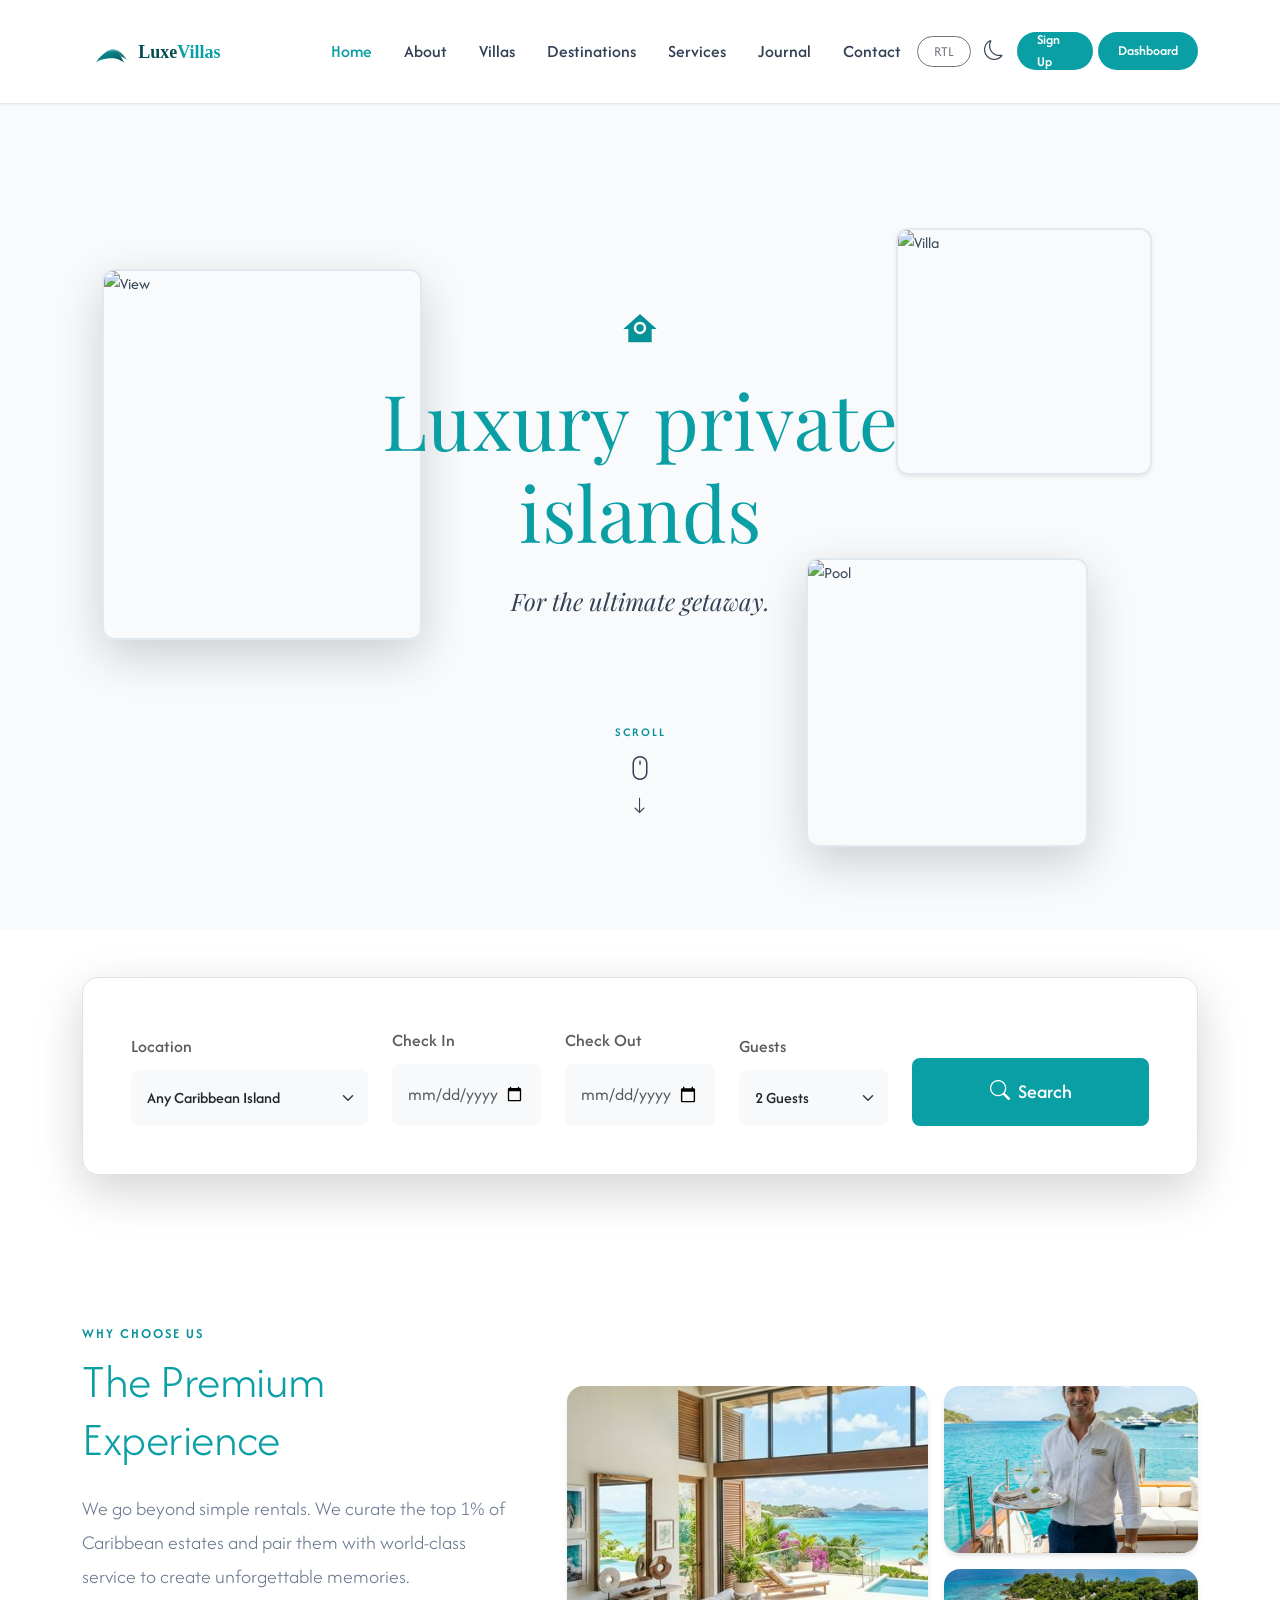
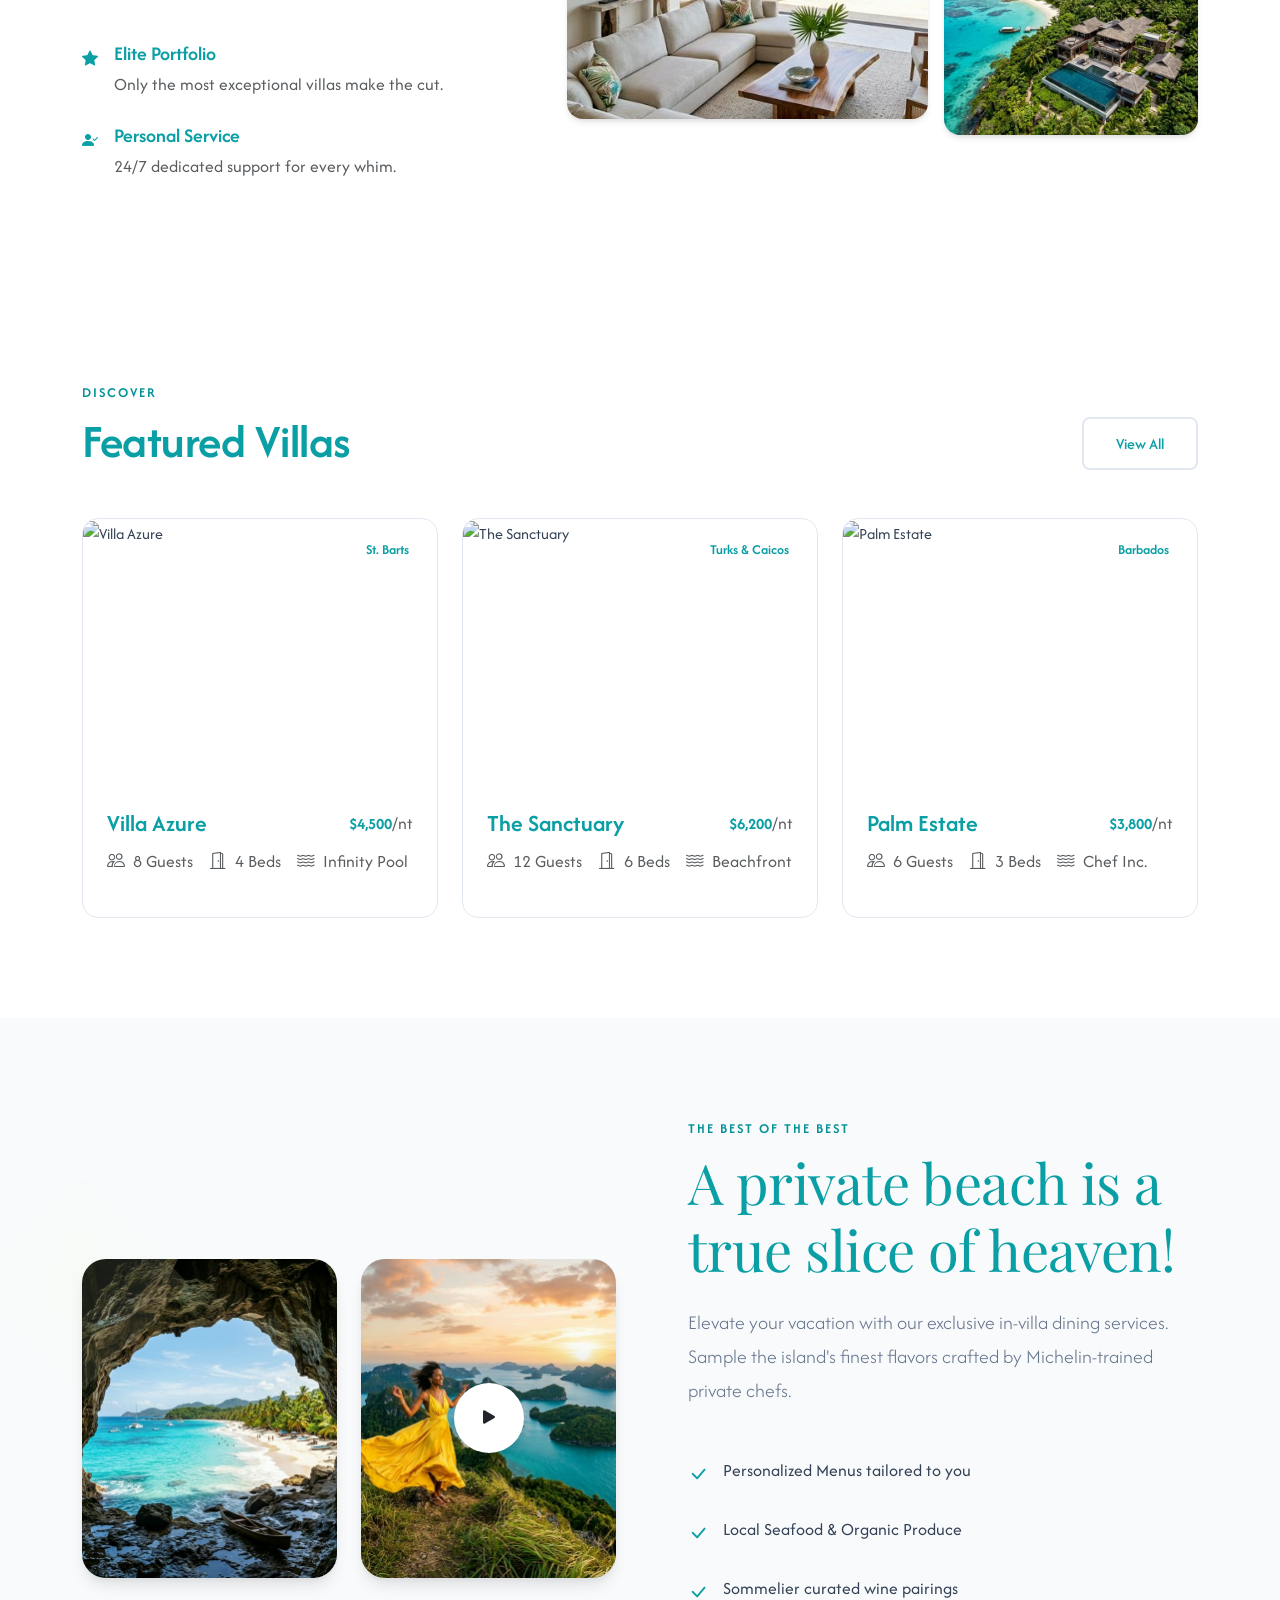
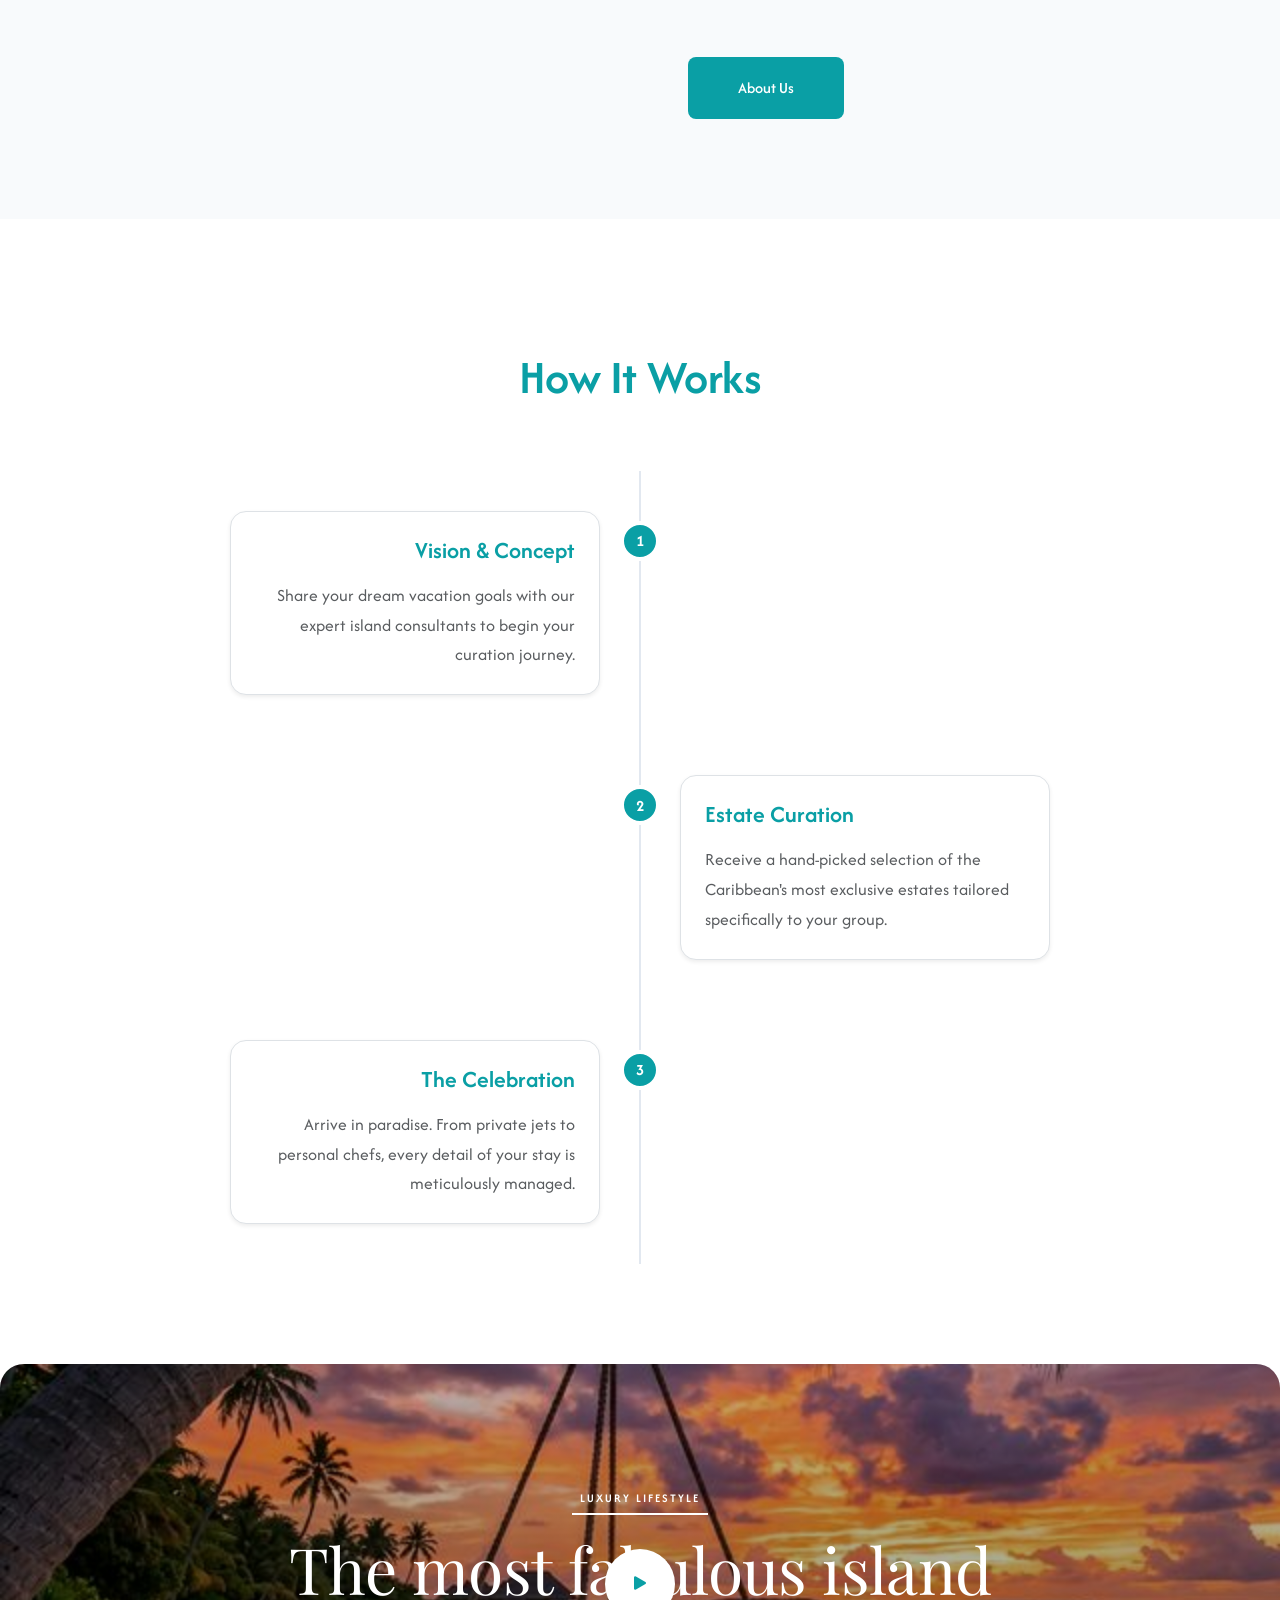
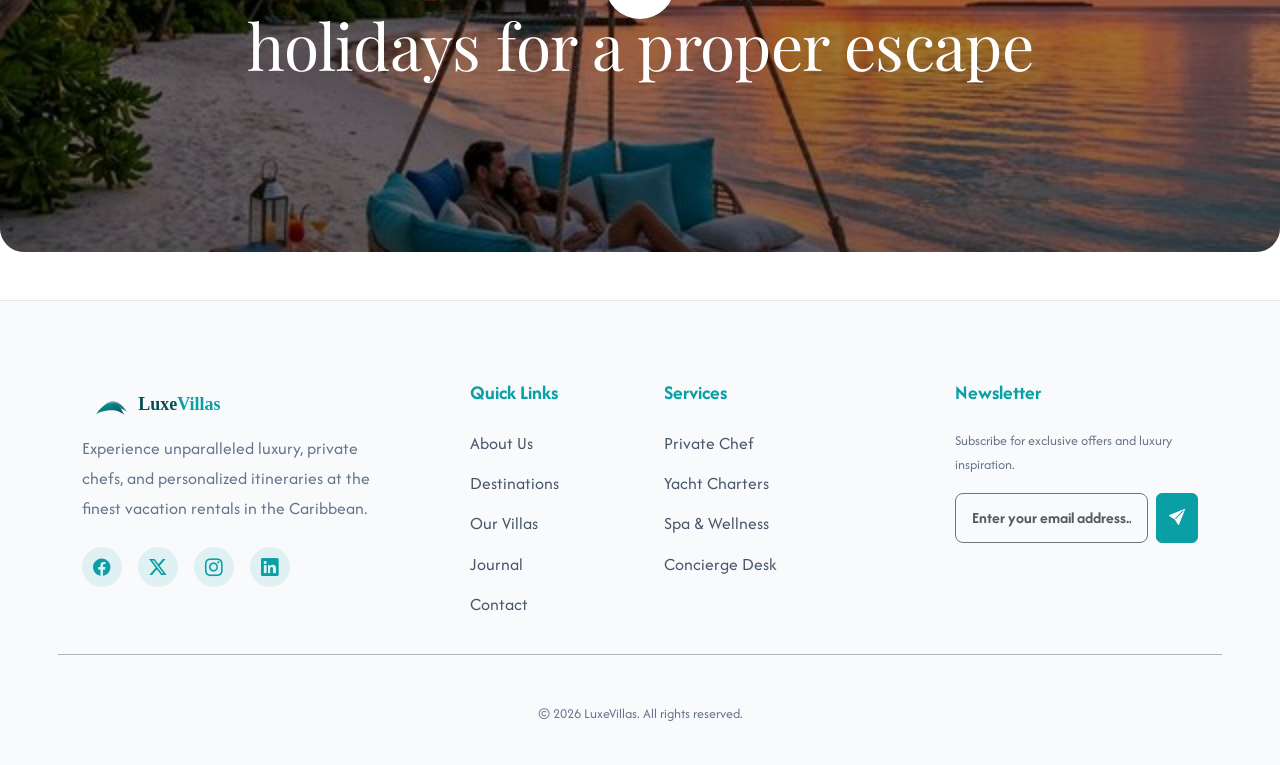
==== commit 2e16e62b: "corrections" ====
--- a/index.html
+++ b/index.html
@@ -155,15 +155,14 @@
             <h1 class="mb-3"
                 style="color: var(--pr-color); font-family: var(--font-serif); font-size: clamp(2rem, 6vw, 7rem); font-weight: 400; letter-spacing: 0; line-height: 1.2; word-spacing: 0.1em;">
                 Luxury private<br>islands</h1>
-            <p class="fs-4 fst-italic mx-auto mt-4"
-                style="color: var(--text-muted); font-family: var(--font-serif); max-width: 500px;">For the ultimate
+            <p class="hero-collage-subtext fs-4 fst-italic mx-auto mt-4"
+                style="font-family: var(--font-serif); max-width: 500px;">For the ultimate
                 getaway.</p>
             <div class="mt-5 pt-5">
                 <a href="#booking"
-                    class="text-decoration-none d-inline-flex flex-column align-items-center animate-fade delay-300"
-                    style="color: var(--pr-color);">
-                    <span class="small text-uppercase fw-semibold mb-2"
-                        style="letter-spacing: 2px; font-size: 0.75rem; color: var(--accent-color);">Scroll</span>
+                    class="hero-collage-scroll text-decoration-none d-inline-flex flex-column align-items-center animate-fade delay-300">
+                    <span class="hero-collage-scroll-label small text-uppercase fw-semibold mb-2"
+                        style="letter-spacing: 2px; font-size: 0.75rem;">Scroll</span>
                     <i class="bi bi-mouse fs-4 mb-1"></i>
                     <i class="bi bi-arrow-down" style="animation: bounce 2s infinite;"></i>
                 </a>
--- a/css/style.css
+++ b/css/style.css
@@ -858,6 +858,25 @@
 
 .hero-collage-image {
   transition: transform 0.4s ease, opacity 0.4s ease;
+}
+
+.hero-collage-subtext {
+  color: var(--text-color);
+  text-shadow: 0 1px 2px rgba(255, 255, 255, 0.35);
+}
+
+.hero-collage-scroll {
+  color: var(--text-color);
+}
+
+.hero-collage-scroll-label {
+  color: var(--accent-color);
+}
+
+[data-theme="dark"] .hero-collage-subtext,
+[data-theme="dark"] .hero-collage-scroll {
+  color: #f8fafc;
+  text-shadow: 0 2px 8px rgba(0, 0, 0, 0.35);
 }
 
 @media (max-width: 767.98px) {
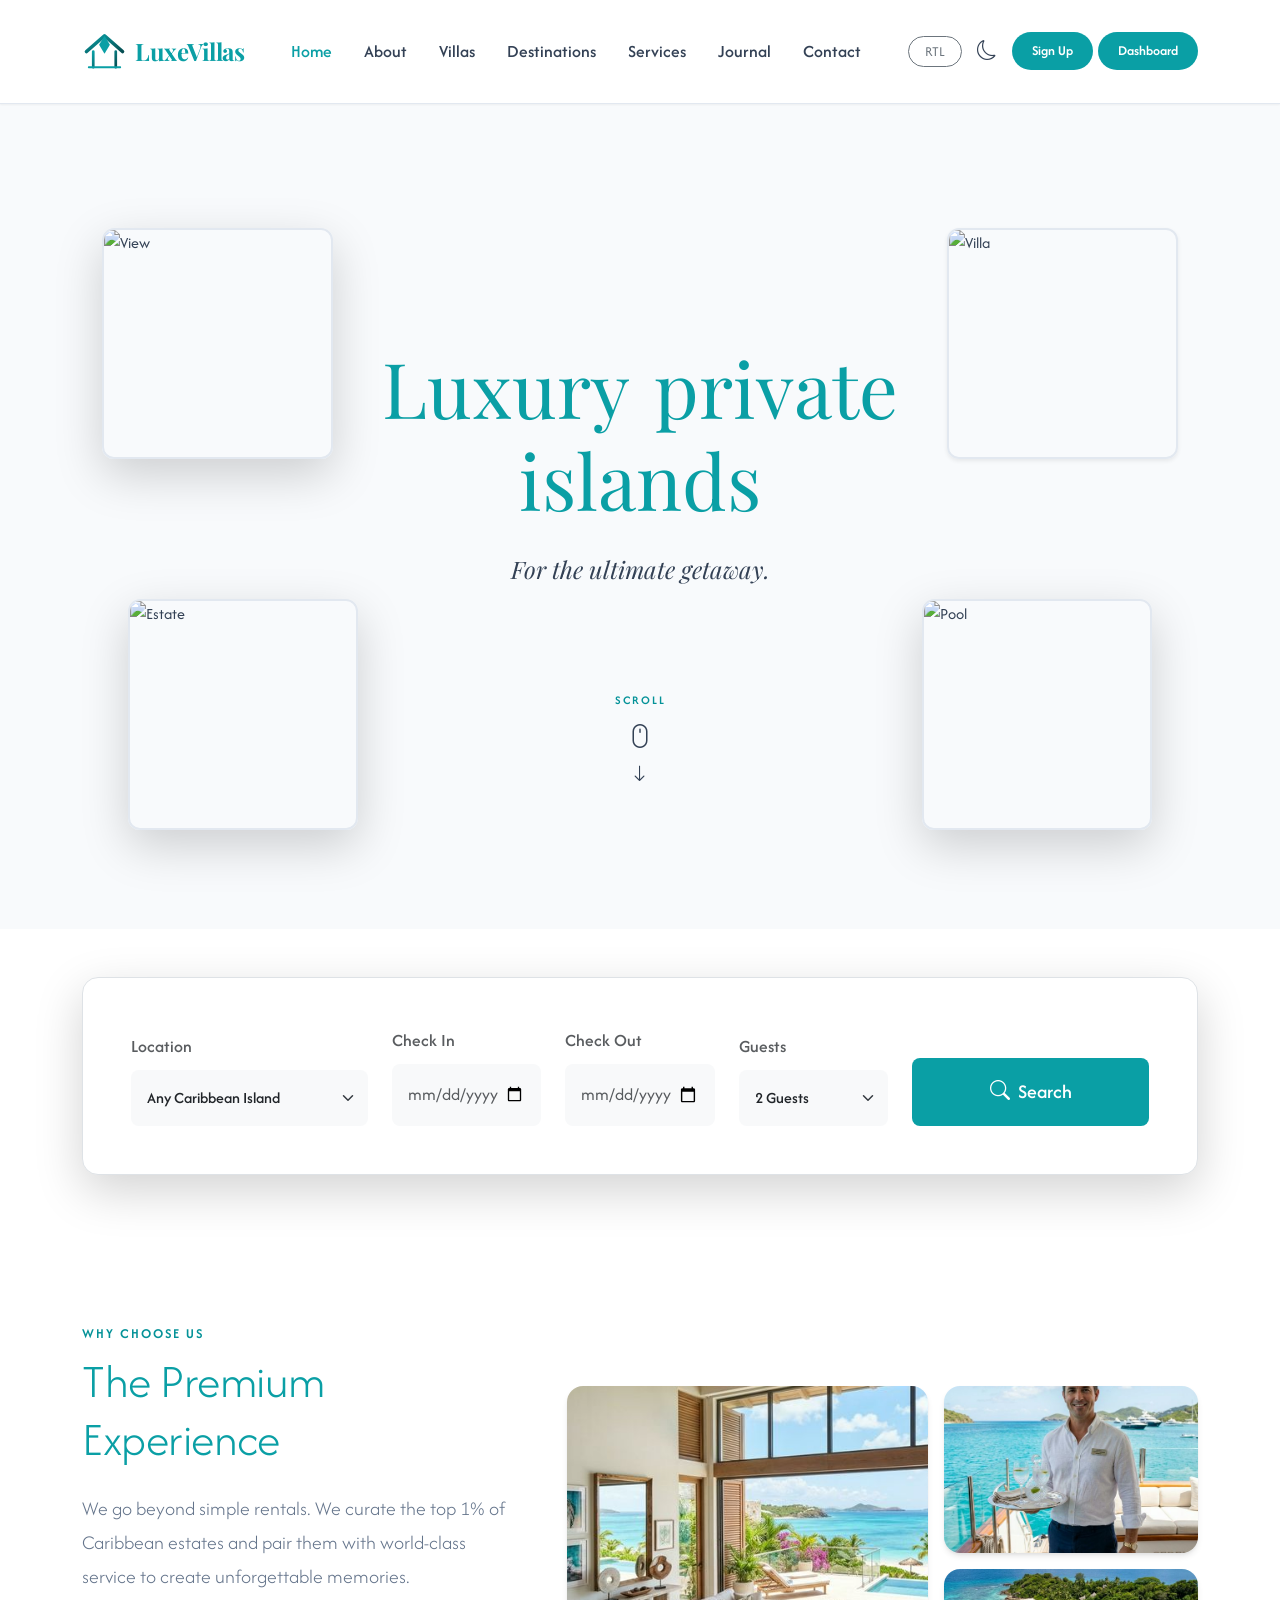
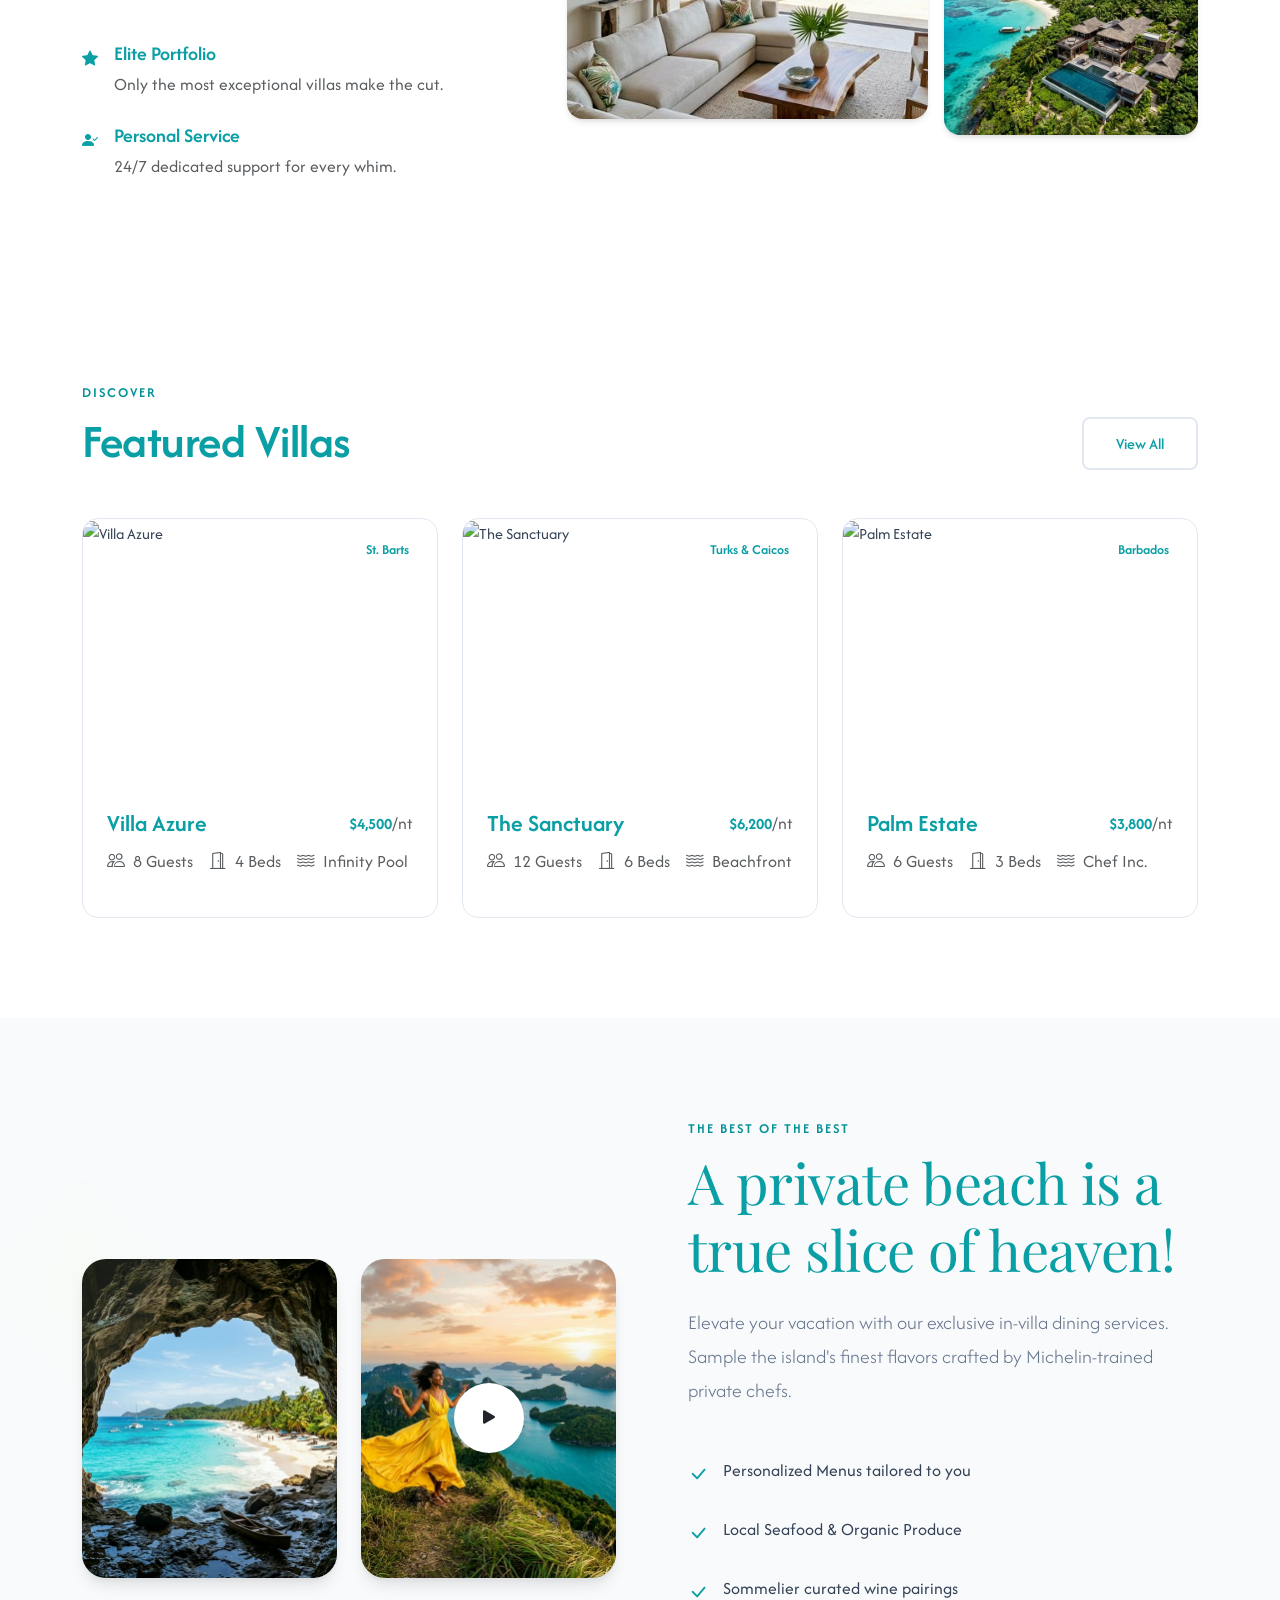
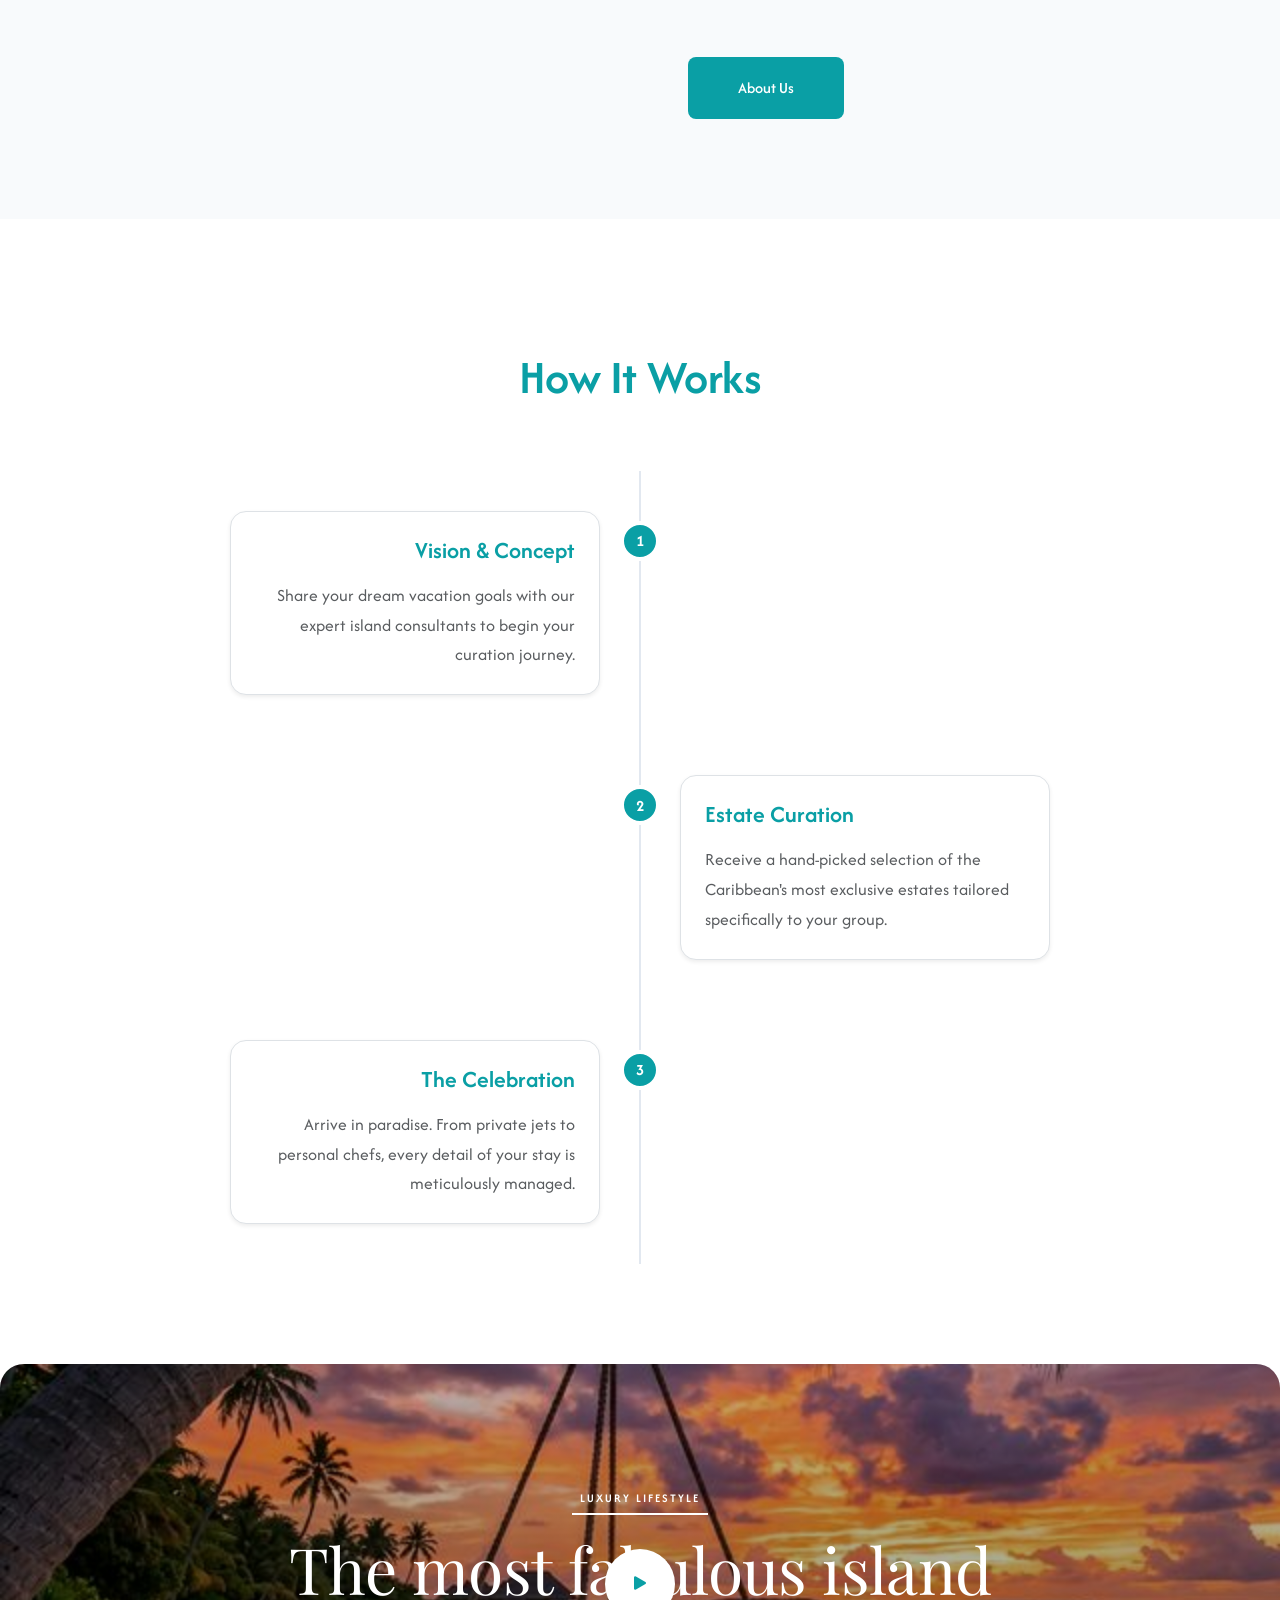
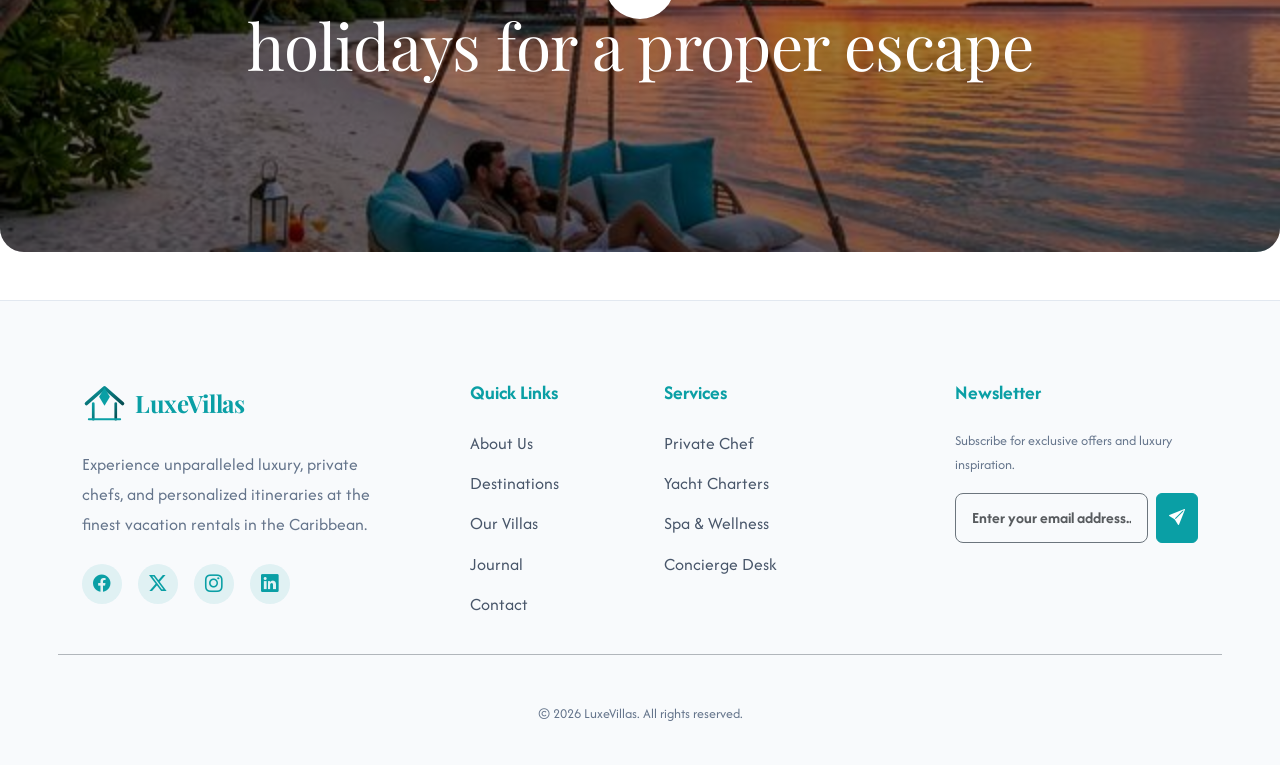
==== commit 2e89d685: "after" ====
--- a/index.html
+++ b/index.html
@@ -40,18 +40,15 @@
 <body>
 
 
-    <!-- Loader -->
-    <div id="loader">
-        <div class="loader-brand">LuxeVillas</div>
-        <div class="spinner"></div>
-    </div>
+
 
     <!-- Header -->
     <header class="site-header">
         <div class="container">
             <nav class="navbar navbar-expand-xl">
-                <a class="navbar-brand m-0" href="index.html">
-                    <img src="images/logo-premium.svg" alt="LuxeVillas" height="45" class="me-2 site-logo">
+                <a class="navbar-brand m-0 d-flex align-items-center gap-2" href="index.html">
+                    <img src="images/logo-premium.svg" alt="LuxeVillas Logo" width="45" height="45">
+                    <span class="brand-name">LuxeVillas</span>
                 </a>
                 <div class="d-flex align-items-center d-xl-none gap-2">
                     <button class="btn p-0 border-0" type="button" data-bs-toggle="offcanvas"
@@ -125,33 +122,36 @@
     <section class="hero-collage position-relative overflow-hidden"
         style="background-color: var(--sec-color); min-height: calc(100vh - 75px); display: flex; align-items: center; justify-content: center; transition: background-color 0.3s ease;">
 
-        <!-- Collage Images (Absolute) -->
+        <!-- Collage Images (Symmetrical 4-Image Layout) -->
         <div class="collage-images position-absolute w-100 h-100 top-0 start-0 pointer-events-none z-1">
-            <!-- Image 1 (Left) -->
+            <!-- Image 1 (Top Left) -->
             <img src="https://images.unsplash.com/photo-1499793983690-e29da59ef1c2?w=800&q=80"
-                class="hero-collage-image hero-collage-image-left position-absolute shadow-lg animate-fade float-1 object-fit-cover"
-                style="top: 20%; left: 8%; width: 25%; height: 45%; max-width: 350px; border-radius: 12px; border: 2px solid var(--border-color);"
+                class="hero-collage-image hero-collage-image-tl position-absolute shadow-lg animate-fade float-1 object-fit-cover"
+                style="top: 15%; left: 8%; width: 18%; height: 28%; max-width: 300px; border-radius: 12px; border: 2px solid var(--border-color);"
                 alt="View">
 
             <!-- Image 2 (Top Right) -->
             <img src="https://images.unsplash.com/photo-1512917774080-9991f1c4c750?w=600&q=80"
-                class="hero-collage-image hero-collage-image-top-right position-absolute shadow-sm animate-fade float-2 object-fit-cover"
-                style="top: 15%; right: 10%; width: 20%; height: 30%; max-width: 280px; border-radius: 12px; border: 2px solid var(--border-color);"
+                class="hero-collage-image hero-collage-image-tr position-absolute shadow-sm animate-fade float-2 object-fit-cover"
+                style="top: 15%; right: 8%; width: 18%; height: 28%; max-width: 300px; border-radius: 12px; border: 2px solid var(--border-color);"
                 alt="Villa">
 
-            <!-- Image 3 (Bottom Right) -->
+            <!-- Image 3 (Bottom Left) -->
+            <img src="https://images.unsplash.com/photo-1613490493576-7fde63acd811?w=800&q=80"
+                class="hero-collage-image hero-collage-image-bl position-absolute shadow-lg animate-fade float-3 object-fit-cover"
+                style="bottom: 12%; left: 10%; width: 18%; height: 28%; max-width: 300px; border-radius: 12px; border: 2px solid var(--border-color);"
+                alt="Estate">
+
+            <!-- Image 4 (Bottom Right) -->
             <img src="https://images.unsplash.com/photo-1600596542815-ffad4c1539a9?w=600&q=80"
-                class="hero-collage-image hero-collage-image-bottom-right position-absolute shadow-lg animate-fade float-3 object-fit-cover"
-                style="bottom: 10%; right: 15%; width: 22%; height: 35%; max-width: 320px; border-radius: 12px; border: 2px solid var(--border-color);"
+                class="hero-collage-image hero-collage-image-br position-absolute shadow-lg animate-fade float-1 object-fit-cover"
+                style="bottom: 12%; right: 10%; width: 18%; height: 28%; max-width: 300px; border-radius: 12px; border: 2px solid var(--border-color);"
                 alt="Pool">
         </div>
 
         <!-- Center Text -->
         <div class="container position-relative z-3 text-center animate-up delay-300 mt-5 pt-5">
-            <svg viewBox="0 0 24 24" width="40" height="40" fill="var(--accent-color)" class="mb-4">
-                <path
-                    d="M12,3L2,12H5V20H19V12H22L12,3M12,7.7C14.03,7.7 15.7,9.37 15.7,11.4C15.7,13.43 14.03,15.1 12,15.1C9.97,15.1 8.3,13.43 8.3,11.4C8.3,9.37 9.97,7.7 12,7.7M12,9.2A2.2,2.2 0 0,0 9.8,11.4A2.2,2.2 0 0,0 12,13.6A2.2,2.2 0 0,0 14.2,11.4A2.2,2.2 0 0,0 12,9.2Z" />
-            </svg>
+
             <h1 class="mb-3"
                 style="color: var(--pr-color); font-family: var(--font-serif); font-size: clamp(2rem, 6vw, 7rem); font-weight: 400; letter-spacing: 0; line-height: 1.2; word-spacing: 0.1em;">
                 Luxury private<br>islands</h1>
@@ -461,8 +461,10 @@
         <div class="container">
             <div class="row g-5 mb-5 pb-4 border-bottom border-secondary border-opacity-50">
                 <div class="col-lg-4 text-center text-lg-start">
-                    <a href="index.html" class="d-inline-block mb-lg-0 mb-4 text-decoration-none">
-                        <img src="images/logo-premium.svg" alt="LuxeVillas Logo" height="45" class="site-logo">
+                    <a class="navbar-brand m-0 mb-4 d-flex align-items-center justify-content-center justify-content-lg-start gap-2 text-white"
+                        href="index.html">
+                        <img src="images/logo-premium.svg" alt="LuxeVillas Logo" width="45" height="45">
+                        <span class="brand-name text-white">LuxeVillas</span>
                     </a>
                     <p class="text-white-50 mb-4 pe-lg-4">Experience unparalleled luxury, private chefs, and
                         personalized itineraries at the finest vacation rentals in the Caribbean.</p>
@@ -521,4 +523,4 @@
     <script src="js/main.js"></script>
 </body>
 
-</html>
+</html>
--- a/css/style.css
+++ b/css/style.css
@@ -497,7 +497,7 @@
 }
 
 .navbar-brand span {
-  color: var(--accent-color);
+  color: var(--pr-color);
 }
 
 .site-logo {
@@ -667,6 +667,37 @@
   margin-bottom: var(--sp-8);
 }
 
+.page-header {
+  position: relative;
+  min-height: 400px;
+  display: flex;
+  align-items: center;
+  justify-content: center;
+  text-align: center;
+  color: white;
+  background-position: center;
+  background-size: cover;
+  background-repeat: no-repeat;
+  z-index: 1;
+}
+
+.page-header::before {
+  content: '';
+  position: absolute;
+  inset: 0;
+  background: linear-gradient(rgba(10, 159, 165, 0.15), rgba(15, 23, 42, 0.75));
+  z-index: 2;
+}
+
+.page-header .container {
+  position: relative;
+  z-index: 3;
+}
+
+.text-shadow-premium {
+  text-shadow: 0 4px 15px rgba(0, 0, 0, 0.5);
+}
+
 /* Cards */
 .custom-card {
   background: var(--card-bg);
@@ -898,28 +929,32 @@
     display: block !important;
   }
 
-  .hero-collage .hero-collage-image-left {
-    top: 18% !important;
-    left: -4% !important;
-    width: 38% !important;
-    height: 34% !important;
-    max-width: none !important;
-  }
-
-  .hero-collage .hero-collage-image-top-right {
-    top: 12% !important;
-    right: -2% !important;
-    width: 34% !important;
-    height: 22% !important;
-    max-width: none !important;
-  }
-
-  .hero-collage .hero-collage-image-bottom-right {
-    right: 2% !important;
-    bottom: 16% !important;
-    width: 36% !important;
-    height: 26% !important;
-    max-width: none !important;
+  .hero-collage .hero-collage-image-tl {
+    top: 15% !important;
+    left: -5% !important;
+    width: 35% !important;
+    height: 25% !important;
+  }
+
+  .hero-collage .hero-collage-image-tr {
+    top: 10% !important;
+    right: -5% !important;
+    width: 35% !important;
+    height: 25% !important;
+  }
+
+  .hero-collage .hero-collage-image-bl {
+    bottom: 15% !important;
+    left: -5% !important;
+    width: 35% !important;
+    height: 25% !important;
+  }
+
+  .hero-collage .hero-collage-image-br {
+    bottom: 10% !important;
+    right: -5% !important;
+    width: 35% !important;
+    height: 25% !important;
   }
 }
 
@@ -1620,8 +1655,22 @@
   top: 0;
   z-index: 1020;
   background-color: var(--bg-card);
-  padding-top: var(--sp-32) !important;
-  margin-top: 0 !important;
+  padding: var(--sp-24) var(--sp-32) !important;
+  margin-top: var(--sp-16) !important;
+  border-radius: var(--radius-md);
+}
+
+.property-img-container {
+  position: relative;
+  overflow: hidden;
+  height: 200px;
+}
+
+.property-img-container img {
+  width: 100%;
+  height: 100%;
+  object-fit: cover;
+  transition: var(--transition);
 }
 
 @media (max-width: 991.98px) {
@@ -1886,8 +1935,7 @@
 .modern-booking-section {
   position: relative;
   z-index: 10;
-  margin-top: -60px;
-  padding-bottom: 60px;
+  padding: 80px 0;
 }
 
 @media (max-width: 991.98px) {
@@ -2258,10 +2306,23 @@
   padding: var(--sp-48);
   border-radius: var(--radius-lg);
   box-shadow: var(--shadow-lg);
-  margin-top: -100px;
+  width: 100%;
+  min-height: 600px;
+  display: flex;
+  flex-direction: column;
+  justify-content: center;
   position: relative;
   z-index: 5;
-  width: 90%;
+}
+
+@media (max-width: 991.98px) {
+  .experience-float-content {
+    min-height: auto;
+    padding: var(--sp-32);
+  }
+  .experience-img-container img {
+    height: 400px;
+  }
 }
 
 .experience-item.reversed .experience-float-content {
@@ -2795,19 +2856,30 @@
    ========================================================================== */
 .auth-viewport-lock {
   height: 100%;
-  overflow: hidden;
+  overflow-y: auto;
 }
 
 .auth-wrap {
-  height: 100vh;
+  min-height: 100vh;
   display: flex;
   align-items: center;
   justify-content: center;
-  padding: 10px;
+  padding: 40px 20px;
   margin: 0;
   background-color: var(--bg-color);
   position: relative;
   z-index: 10;
+}
+
+.auth-inner-wrap {
+  display: flex;
+  flex-direction: column;
+  width: 100%;
+  max-width: 520px;
+}
+
+.auth-nav-bar {
+  width: 100%;
 }
 
 .auth-card {
@@ -2821,10 +2893,23 @@
   box-shadow: var(--shadow-lg);
 }
 
+@media (min-width: 576px) {
+  .auth-card {
+    max-width: 540px;
+    padding: 40px 40px;
+  }
+  .auth-inner-wrap {
+    max-width: 540px;
+  }
+}
+
 @media (min-width: 768px) {
   .auth-card {
-    max-width: 520px;
-    padding: 50px 60px;
+    max-width: 640px;
+    padding: 50px 70px;
+  }
+  .auth-inner-wrap {
+    max-width: 640px;
   }
 }
 
@@ -2862,7 +2947,7 @@
 }
 
 .auth-card .form-label {
-  font-size: 0.65rem;
+  font-size: 0.85rem;
   text-transform: uppercase;
   letter-spacing: 2.5px;
   color: var(--pr-color);
@@ -2880,10 +2965,11 @@
   color: white;
   border: none;
   padding: 15px 30px;
+  min-height: 50px;
   font-weight: 700;
   text-transform: uppercase;
   letter-spacing: 2px;
-  font-size: 0.85rem;
+  font-size: 1rem;
   transition: var(--transition);
   border-radius: var(--radius-sm);
 }
@@ -2901,11 +2987,12 @@
   gap: 10px;
   width: 100%;
   padding: 12px;
+  min-height: 50px;
   border: 1px solid var(--border-color);
   background: transparent;
   border-radius: var(--radius-sm);
   transition: var(--transition);
-  font-size: 0.9rem;
+  font-size: 1rem;
   color: var(--text-color);
 }
 
@@ -2923,3 +3010,30 @@
   grid-template-columns: 1fr 1fr;
   gap: 15px;
 }
+
+.social-auth-grid button:last-child:nth-child(odd) {
+  grid-column: span 2;
+  width: calc(50% - 7.5px);
+  justify-self: center;
+}
+
+.brand-name {
+  font-family: var(--font-serif);
+  font-weight: 700;
+  letter-spacing: -0.5px;
+  color: inherit;
+}
+
+
+
+.navbar-brand:hover .brand-name {
+  color: var(--pr-color);
+}
+
+.auth-nav-external {
+  pointer-events: none;
+}
+
+.auth-nav-external button {
+  pointer-events: auto;
+}
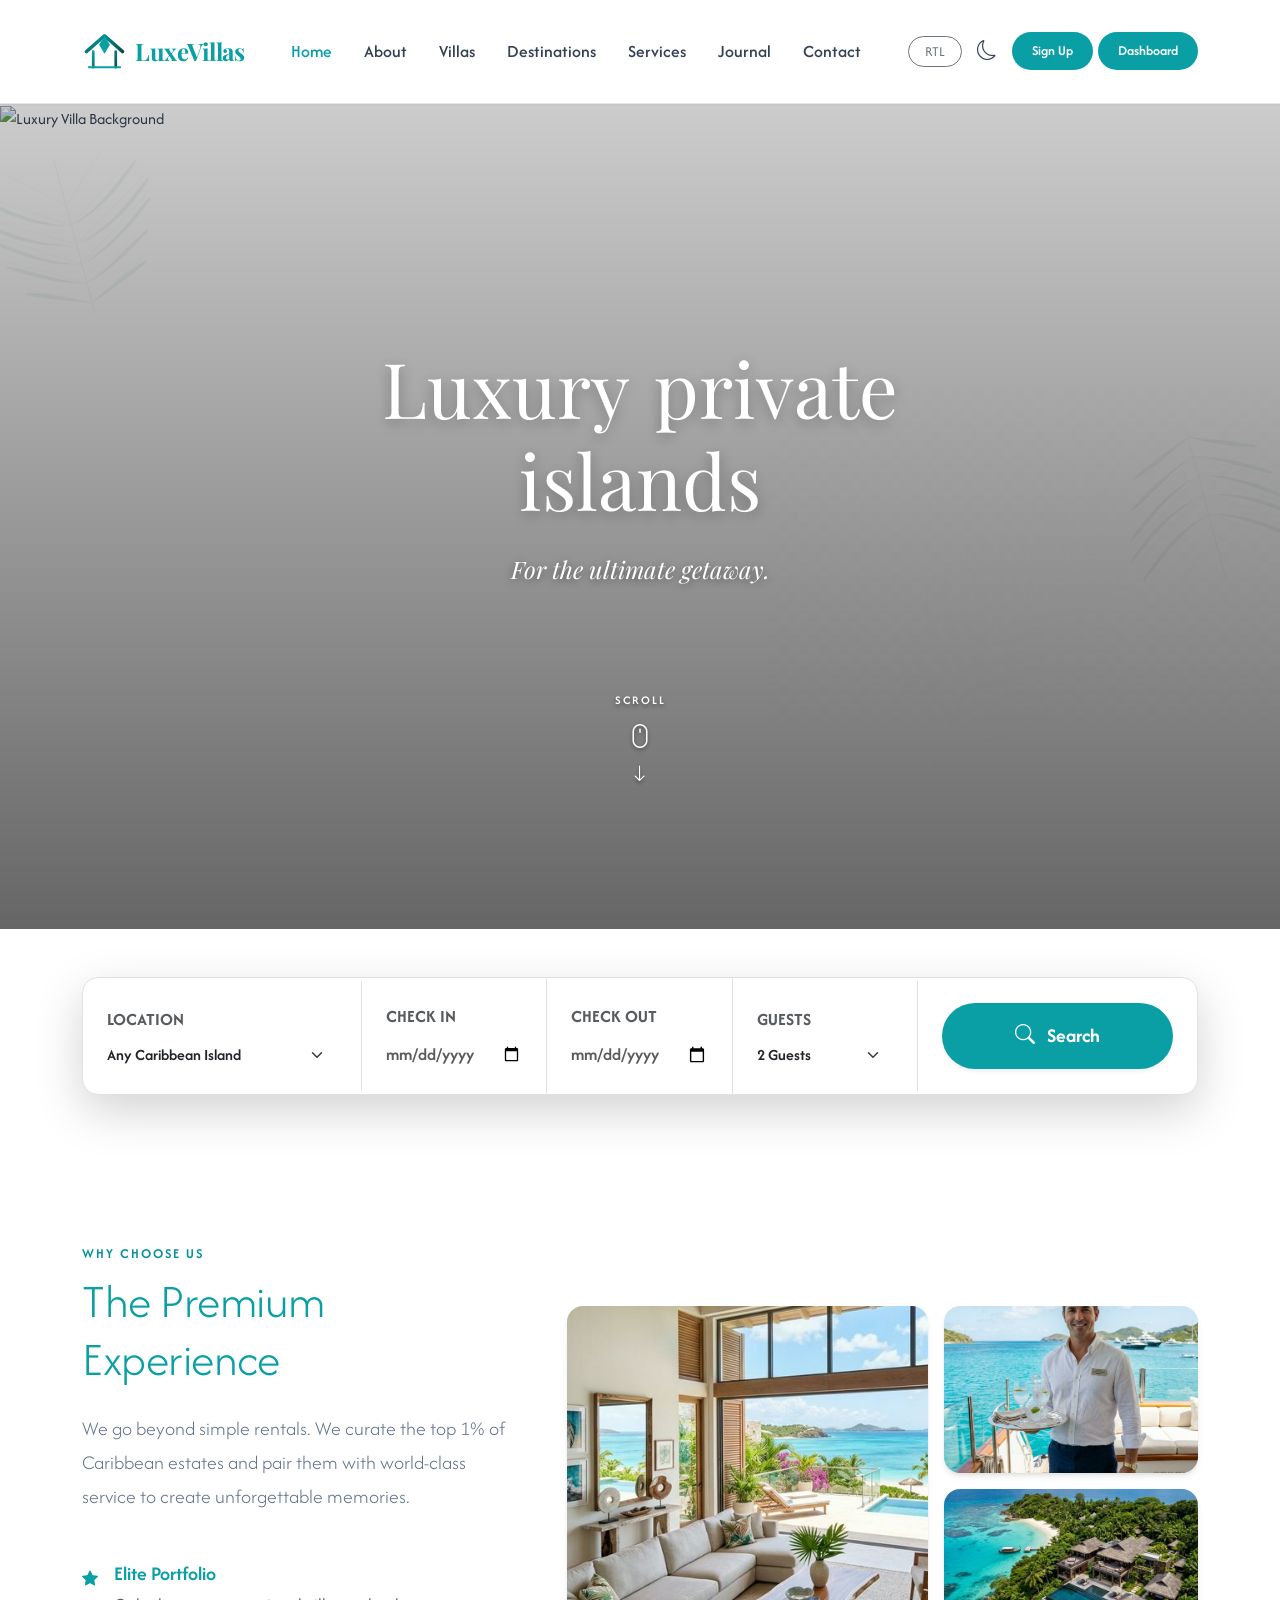
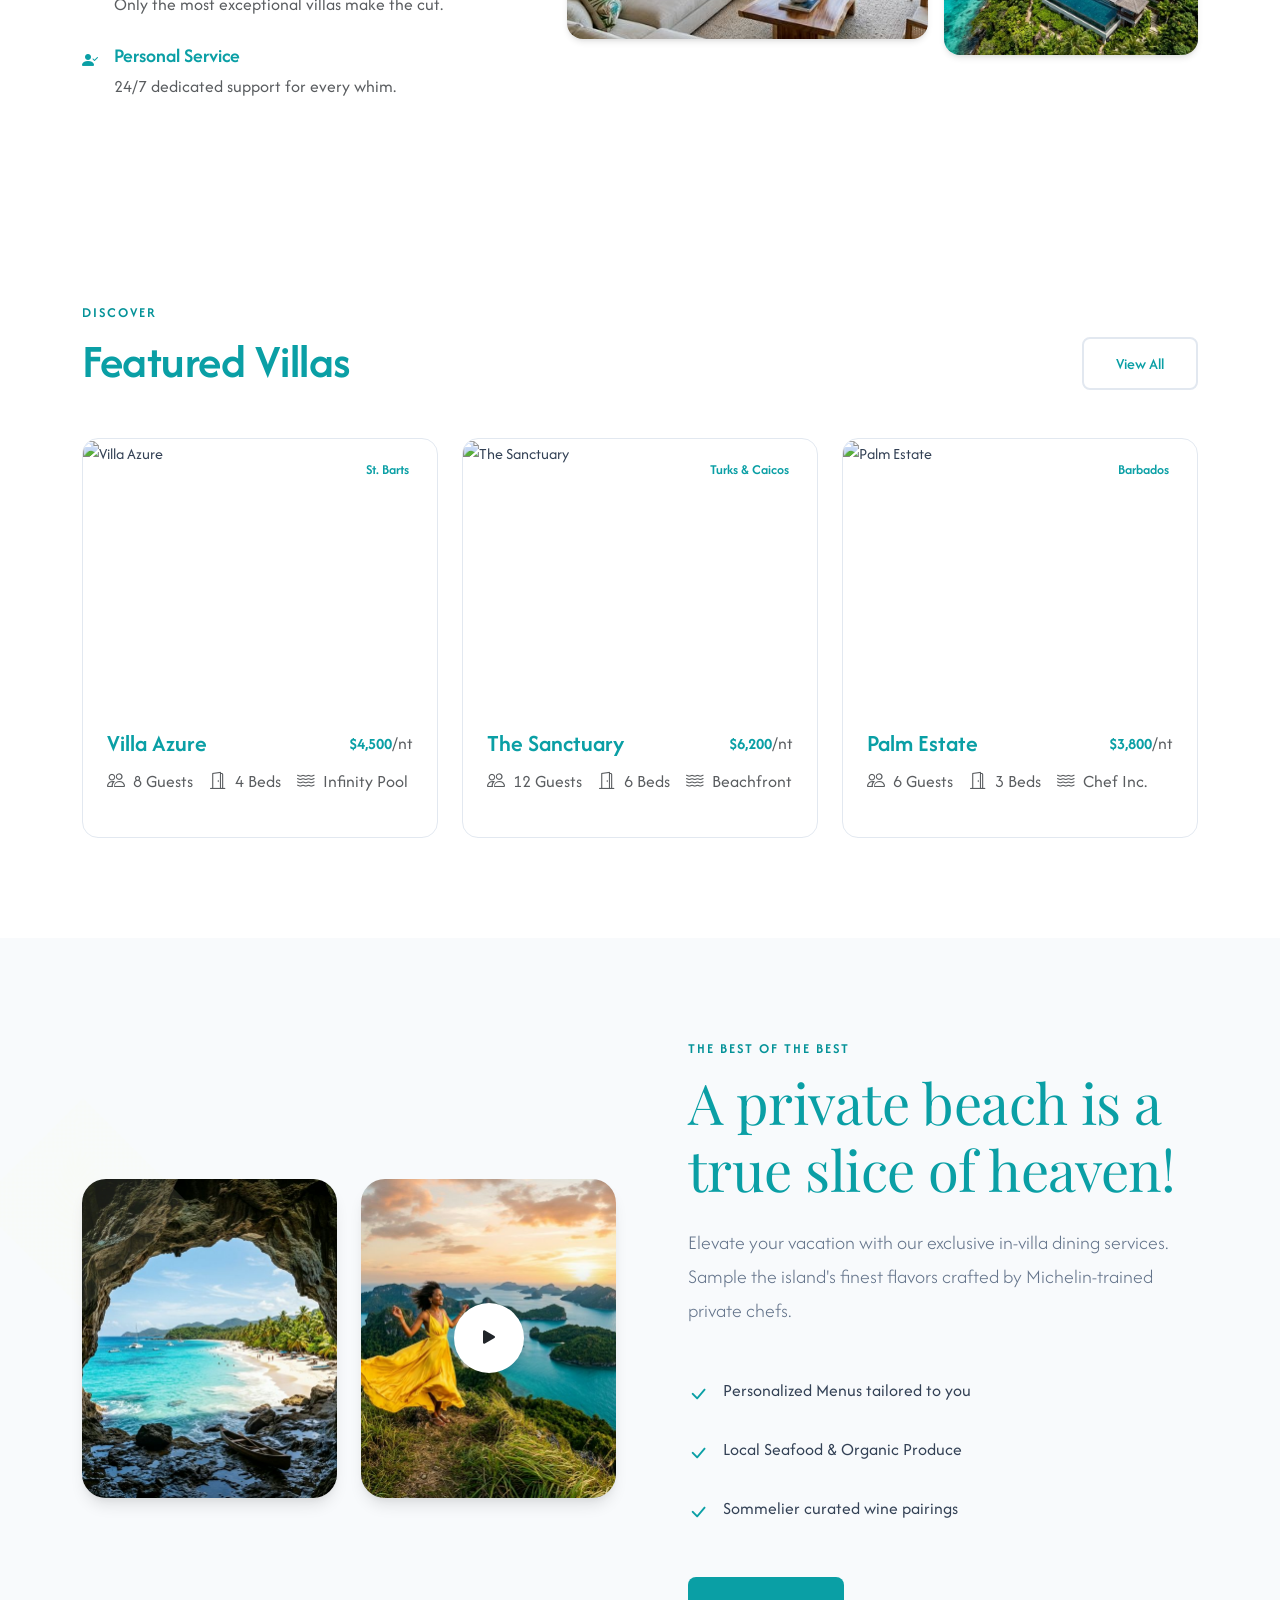
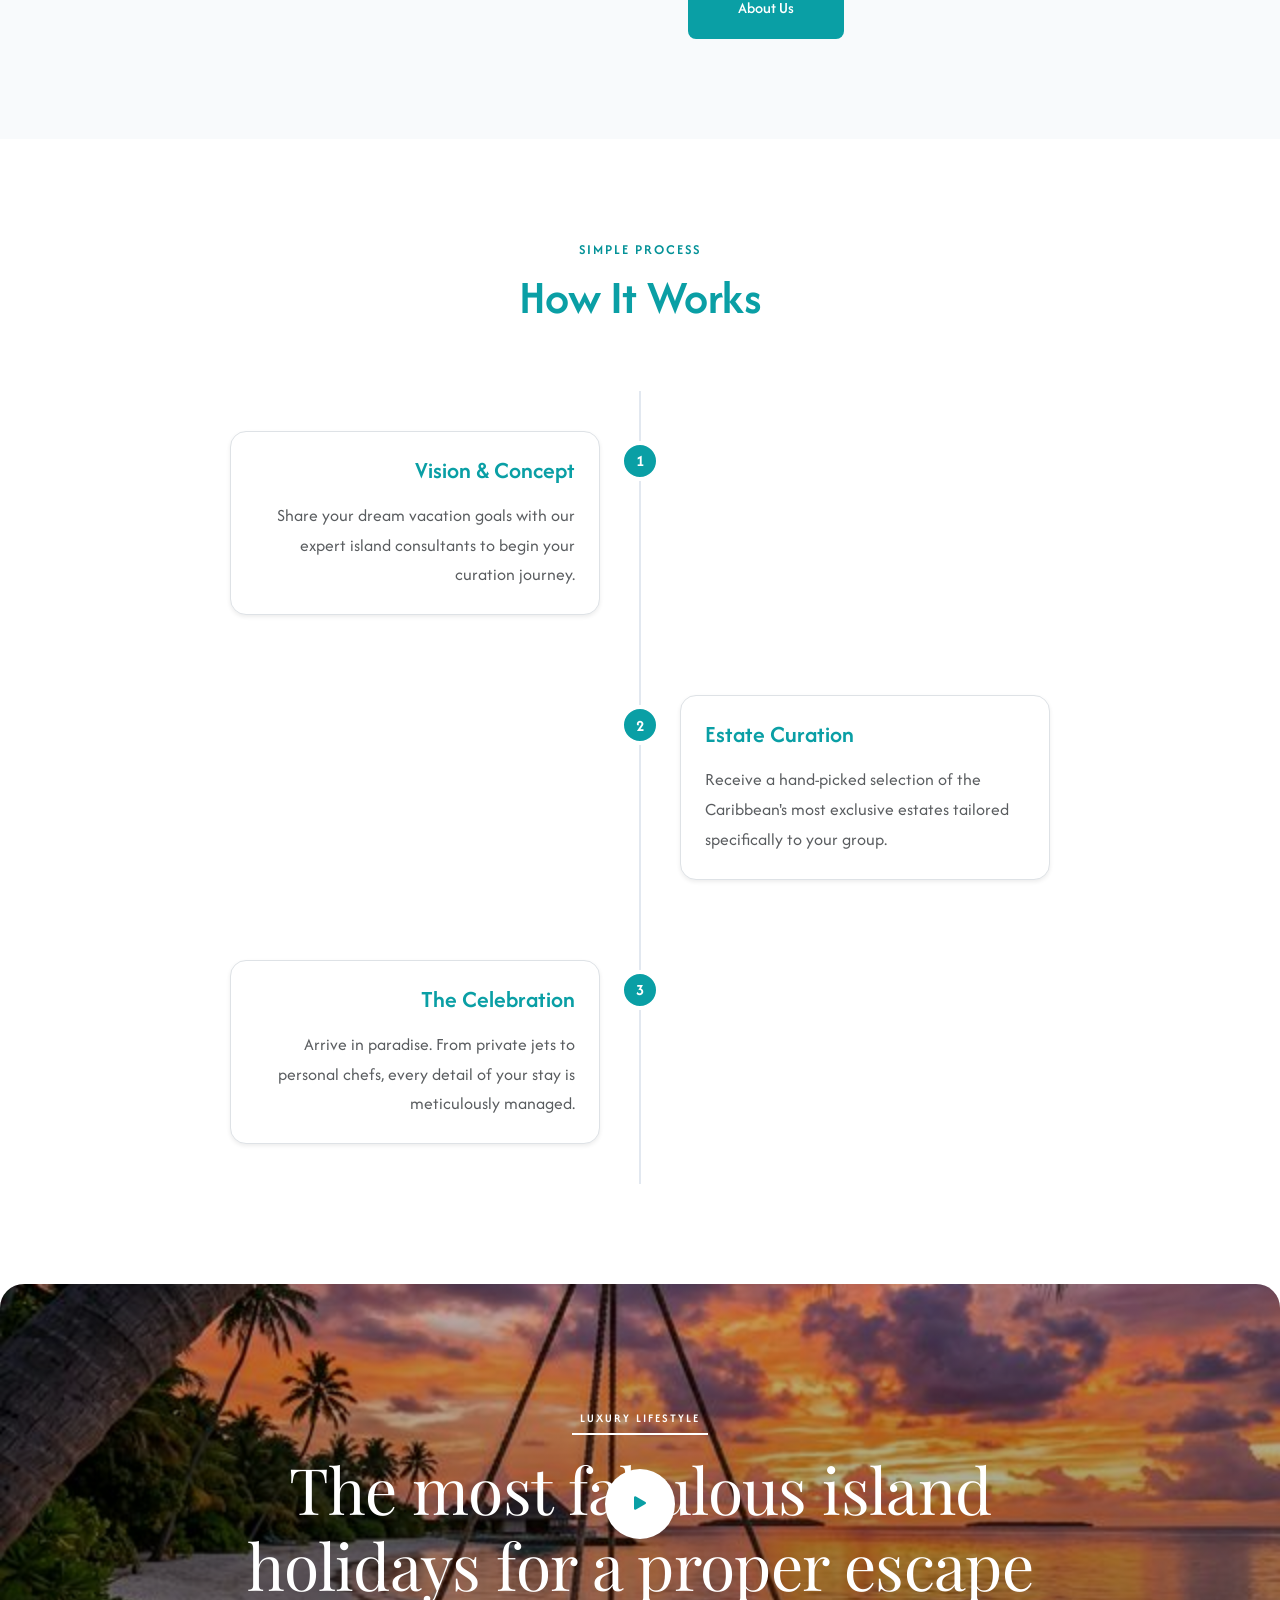
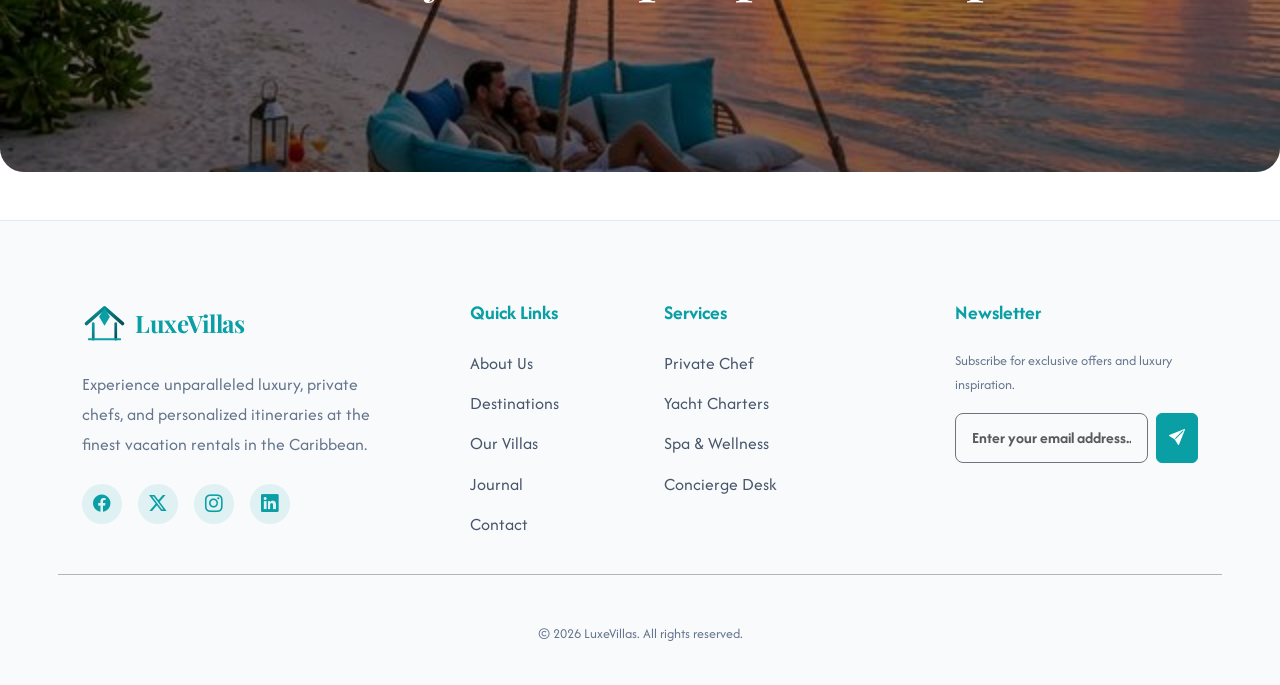
==== commit 01614c64: "after changes" ====
--- a/index.html
+++ b/index.html
@@ -98,7 +98,7 @@
                     <button class="theme-toggle-btn p-0" id="theme-toggle-mobile" style="width: 35px; height: 35px;"><i
                             class="bi bi-moon"></i></button>
                 </div>
-                <span class="text-muted small">Switch Theme / RTL</span>
+
             </div>
             <ul class="navbar-nav flex-grow-1 fs-5">
                 <li class="nav-item mb-2"><a class="nav-link" href="index.html">Home 1</a></li>
@@ -120,51 +120,32 @@
 
     <!-- 1. Hero Section (Cabana Collage Style) -->
     <section class="hero-collage position-relative overflow-hidden"
-        style="background-color: var(--sec-color); min-height: calc(100vh - 75px); display: flex; align-items: center; justify-content: center; transition: background-color 0.3s ease;">
-
-        <!-- Collage Images (Symmetrical 4-Image Layout) -->
-        <div class="collage-images position-absolute w-100 h-100 top-0 start-0 pointer-events-none z-1">
-            <!-- Image 1 (Top Left) -->
-            <img src="https://images.unsplash.com/photo-1499793983690-e29da59ef1c2?w=800&q=80"
-                class="hero-collage-image hero-collage-image-tl position-absolute shadow-lg animate-fade float-1 object-fit-cover"
-                style="top: 15%; left: 8%; width: 18%; height: 28%; max-width: 300px; border-radius: 12px; border: 2px solid var(--border-color);"
-                alt="View">
-
-            <!-- Image 2 (Top Right) -->
-            <img src="https://images.unsplash.com/photo-1512917774080-9991f1c4c750?w=600&q=80"
-                class="hero-collage-image hero-collage-image-tr position-absolute shadow-sm animate-fade float-2 object-fit-cover"
-                style="top: 15%; right: 8%; width: 18%; height: 28%; max-width: 300px; border-radius: 12px; border: 2px solid var(--border-color);"
-                alt="Villa">
-
-            <!-- Image 3 (Bottom Left) -->
-            <img src="https://images.unsplash.com/photo-1613490493576-7fde63acd811?w=800&q=80"
-                class="hero-collage-image hero-collage-image-bl position-absolute shadow-lg animate-fade float-3 object-fit-cover"
-                style="bottom: 12%; left: 10%; width: 18%; height: 28%; max-width: 300px; border-radius: 12px; border: 2px solid var(--border-color);"
-                alt="Estate">
-
-            <!-- Image 4 (Bottom Right) -->
-            <img src="https://images.unsplash.com/photo-1600596542815-ffad4c1539a9?w=600&q=80"
-                class="hero-collage-image hero-collage-image-br position-absolute shadow-lg animate-fade float-1 object-fit-cover"
-                style="bottom: 12%; right: 10%; width: 18%; height: 28%; max-width: 300px; border-radius: 12px; border: 2px solid var(--border-color);"
-                alt="Pool">
+        style="min-height: calc(100vh - 75px); display: flex; align-items: center; justify-content: center;">
+
+        <!-- Full Width Background Image -->
+        <div class="position-absolute w-100 h-100 top-0 start-0 z-0">
+            <img src="https://images.unsplash.com/photo-1512917774080-9991f1c4c750?ixlib=rb-4.0.3&auto=format&fit=crop&w=1920&q=80"
+                class="w-100 h-100" style="object-fit: cover; object-position: center;" alt="Luxury Villa Background">
+            <!-- Dark Overlay for better text readability -->
+            <div class="position-absolute top-0 start-0 w-100 h-100" style="background: linear-gradient(rgba(0, 0, 0, 0.2), rgba(0, 0, 0, 0.6));"></div>
         </div>
 
         <!-- Center Text -->
         <div class="container position-relative z-3 text-center animate-up delay-300 mt-5 pt-5">
 
-            <h1 class="mb-3"
-                style="color: var(--pr-color); font-family: var(--font-serif); font-size: clamp(2rem, 6vw, 7rem); font-weight: 400; letter-spacing: 0; line-height: 1.2; word-spacing: 0.1em;">
+            <h1 class="mb-3 text-white"
+                style="font-family: var(--font-serif); font-size: clamp(2rem, 6vw, 7rem); font-weight: 400; letter-spacing: 0; line-height: 1.2; word-spacing: 0.1em; text-shadow: 0 4px 15px rgba(0,0,0,0.3);">
                 Luxury private<br>islands</h1>
-            <p class="hero-collage-subtext fs-4 fst-italic mx-auto mt-4"
-                style="font-family: var(--font-serif); max-width: 500px;">For the ultimate
+            <p class="fs-4 fst-italic mx-auto mt-4 text-white"
+                style="font-family: var(--font-serif); max-width: 500px; text-shadow: 0 2px 10px rgba(0,0,0,0.5);">For the ultimate
                 getaway.</p>
             <div class="mt-5 pt-5">
                 <a href="#booking"
-                    class="hero-collage-scroll text-decoration-none d-inline-flex flex-column align-items-center animate-fade delay-300">
-                    <span class="hero-collage-scroll-label small text-uppercase fw-semibold mb-2"
-                        style="letter-spacing: 2px; font-size: 0.75rem;">Scroll</span>
-                    <i class="bi bi-mouse fs-4 mb-1"></i>
-                    <i class="bi bi-arrow-down" style="animation: bounce 2s infinite;"></i>
+                    class="text-decoration-none d-inline-flex flex-column align-items-center animate-fade delay-300 text-white">
+                    <span class="small text-uppercase fw-semibold mb-2 text-white"
+                        style="letter-spacing: 2px; font-size: 0.75rem; text-shadow: 0 2px 4px rgba(0,0,0,0.5);">Scroll</span>
+                    <i class="bi bi-mouse fs-4 mb-1" style="text-shadow: 0 2px 4px rgba(0,0,0,0.5);"></i>
+                    <i class="bi bi-arrow-down" style="animation: bounce 2s infinite; text-shadow: 0 2px 4px rgba(0,0,0,0.5);"></i>
                 </a>
             </div>
         </div>
@@ -173,36 +154,35 @@
     <!-- 2. Search / Booking feature -->
     <section class="section-padding py-5 position-relative z-3" id="booking">
         <div class="container animate-up delay-200">
-            <div class="bg-body p-4 p-md-5 rounded-4 shadow-lg border">
-                <form class="row g-4 align-items-end">
-                    <div class="col-md-3">
-                        <label class="form-label text-muted small mb-2">Location</label>
-                        <select class="form-select border-0 bg-light p-3 rounded-3 fw-medium">
+            <div class="bg-body rounded-4 shadow-lg border overflow-hidden">
+                <form class="row g-0 align-items-center">
+                    <div class="col-lg-3 col-md-6 p-4 border-end">
+                        <label class="small text-muted text-uppercase fw-bold mb-2 d-block">Location</label>
+                        <select class="form-select border-0 p-0 fw-semibold bg-transparent">
                             <option selected>Any Caribbean Island</option>
                             <option value="1">St. Barts</option>
                             <option value="2">Turks & Caicos</option>
                             <option value="3">Barbados</option>
                         </select>
                     </div>
-                    <div class="col-md-2">
-                        <label class="form-label text-muted small mb-2">Check In</label>
-                        <input type="date" class="form-control border-0 bg-light p-3 rounded-3 text-muted">
-                    </div>
-                    <div class="col-md-2">
-                        <label class="form-label text-muted small mb-2">Check Out</label>
-                        <input type="date" class="form-control border-0 bg-light p-3 rounded-3 text-muted">
-                    </div>
-                    <div class="col-md-2">
-                        <label class="form-label text-muted small mb-2">Guests</label>
-                        <select class="form-select border-0 bg-light p-3 rounded-3 fw-medium">
+                    <div class="col-lg-2 col-md-6 p-4 border-end">
+                        <label class="small text-muted text-uppercase fw-bold mb-2 d-block">Check In</label>
+                        <input type="date" class="form-control border-0 p-0 fw-semibold bg-transparent text-muted">
+                    </div>
+                    <div class="col-lg-2 col-md-6 p-4 border-end">
+                        <label class="small text-muted text-uppercase fw-bold mb-2 d-block">Check Out</label>
+                        <input type="date" class="form-control border-0 p-0 fw-semibold bg-transparent text-muted">
+                    </div>
+                    <div class="col-lg-2 col-md-6 p-4 border-end">
+                        <label class="small text-muted text-uppercase fw-bold mb-2 d-block">Guests</label>
+                        <select class="form-select border-0 p-0 fw-semibold bg-transparent">
                             <option selected>2 Guests</option>
                             <option value="1">4 Guests</option>
                             <option value="2">6+ Guests</option>
                         </select>
                     </div>
-                    <div class="col-md-3">
-                        <button type="button" class="btn-custom btn-primary w-100 p-3 h-100 fs-5"><i
-                                class="bi bi-search me-2"></i> Search</button>
+                    <div class="col-lg-3 col-md-12 p-4">
+                        <button type="button" class="btn btn-primary w-100 h-100 py-3 fs-5 fw-bold shadow-sm rounded-pill"><i class="bi bi-search me-2"></i> Search</button>
                     </div>
                 </form>
             </div>
@@ -286,7 +266,7 @@
                 </div>
                 <a href="villas.html" class="d-none d-md-flex btn-custom btn-outline">View All</a>
             </div>
-            <div class="row g-4">
+            <div class="row g-4 justify-content-center">
                 <div class="col-lg-4 col-md-6 animate-up delay-100">
                     <article class="property-card h-100">
                         <div class="property-img-wrap">
--- a/css/style.css
+++ b/css/style.css
@@ -2320,6 +2320,7 @@
     min-height: auto;
     padding: var(--sp-32);
   }
+
   .experience-img-container img {
     height: 400px;
   }
@@ -2898,6 +2899,7 @@
     max-width: 540px;
     padding: 40px 40px;
   }
+
   .auth-inner-wrap {
     max-width: 540px;
   }
@@ -2908,6 +2910,7 @@
     max-width: 640px;
     padding: 50px 70px;
   }
+
   .auth-inner-wrap {
     max-width: 640px;
   }
